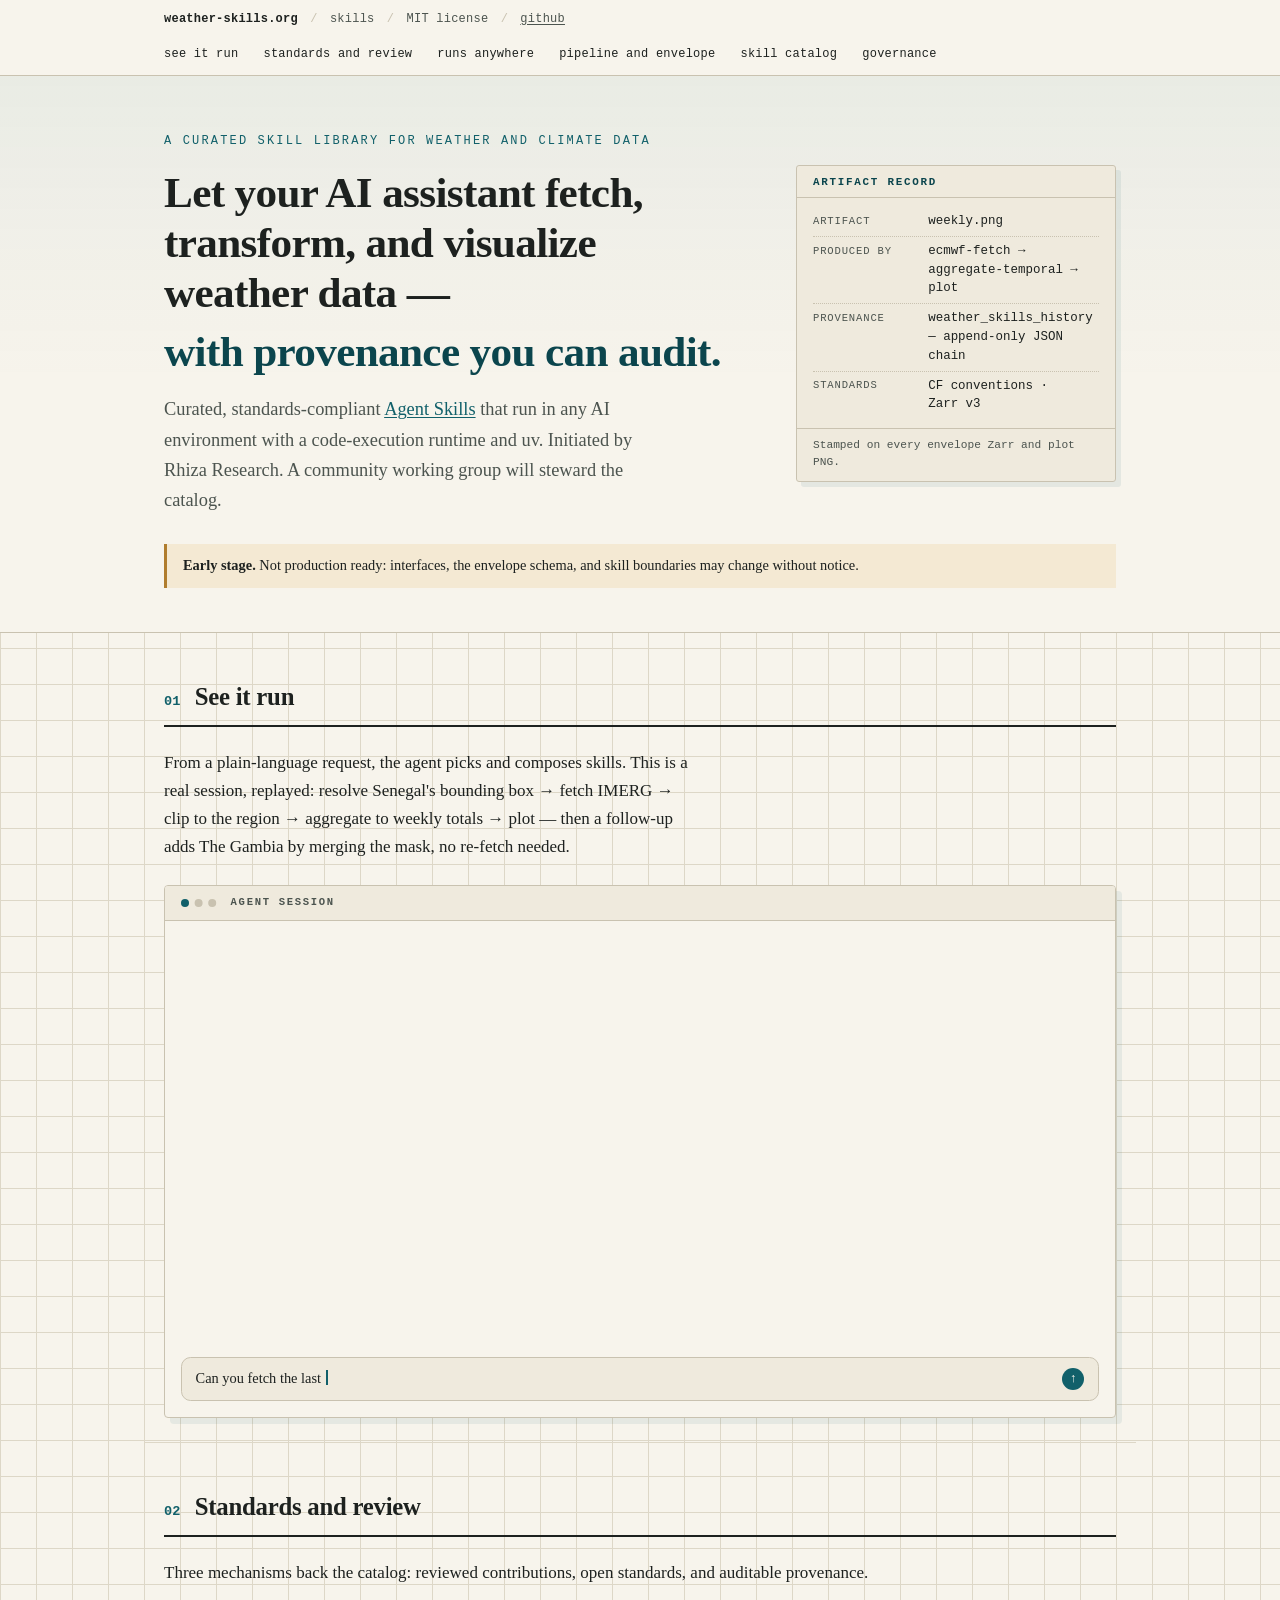
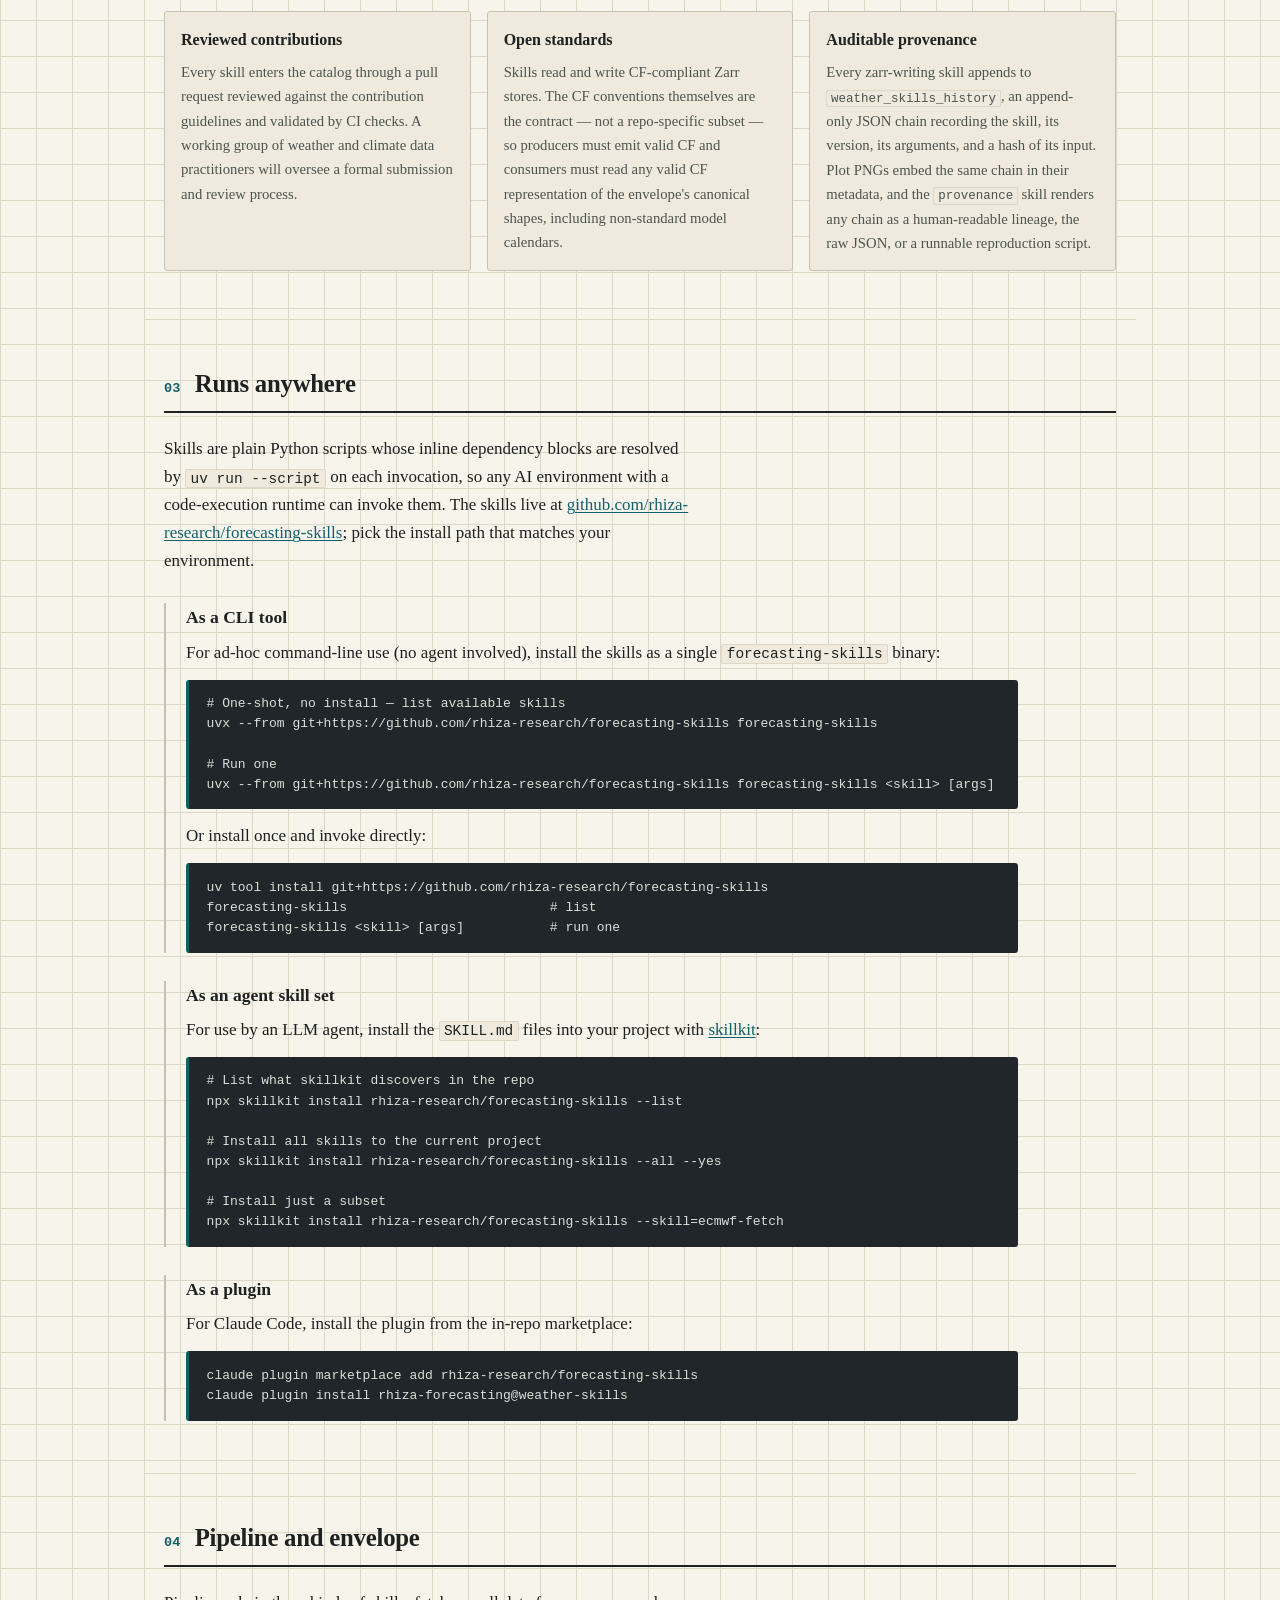
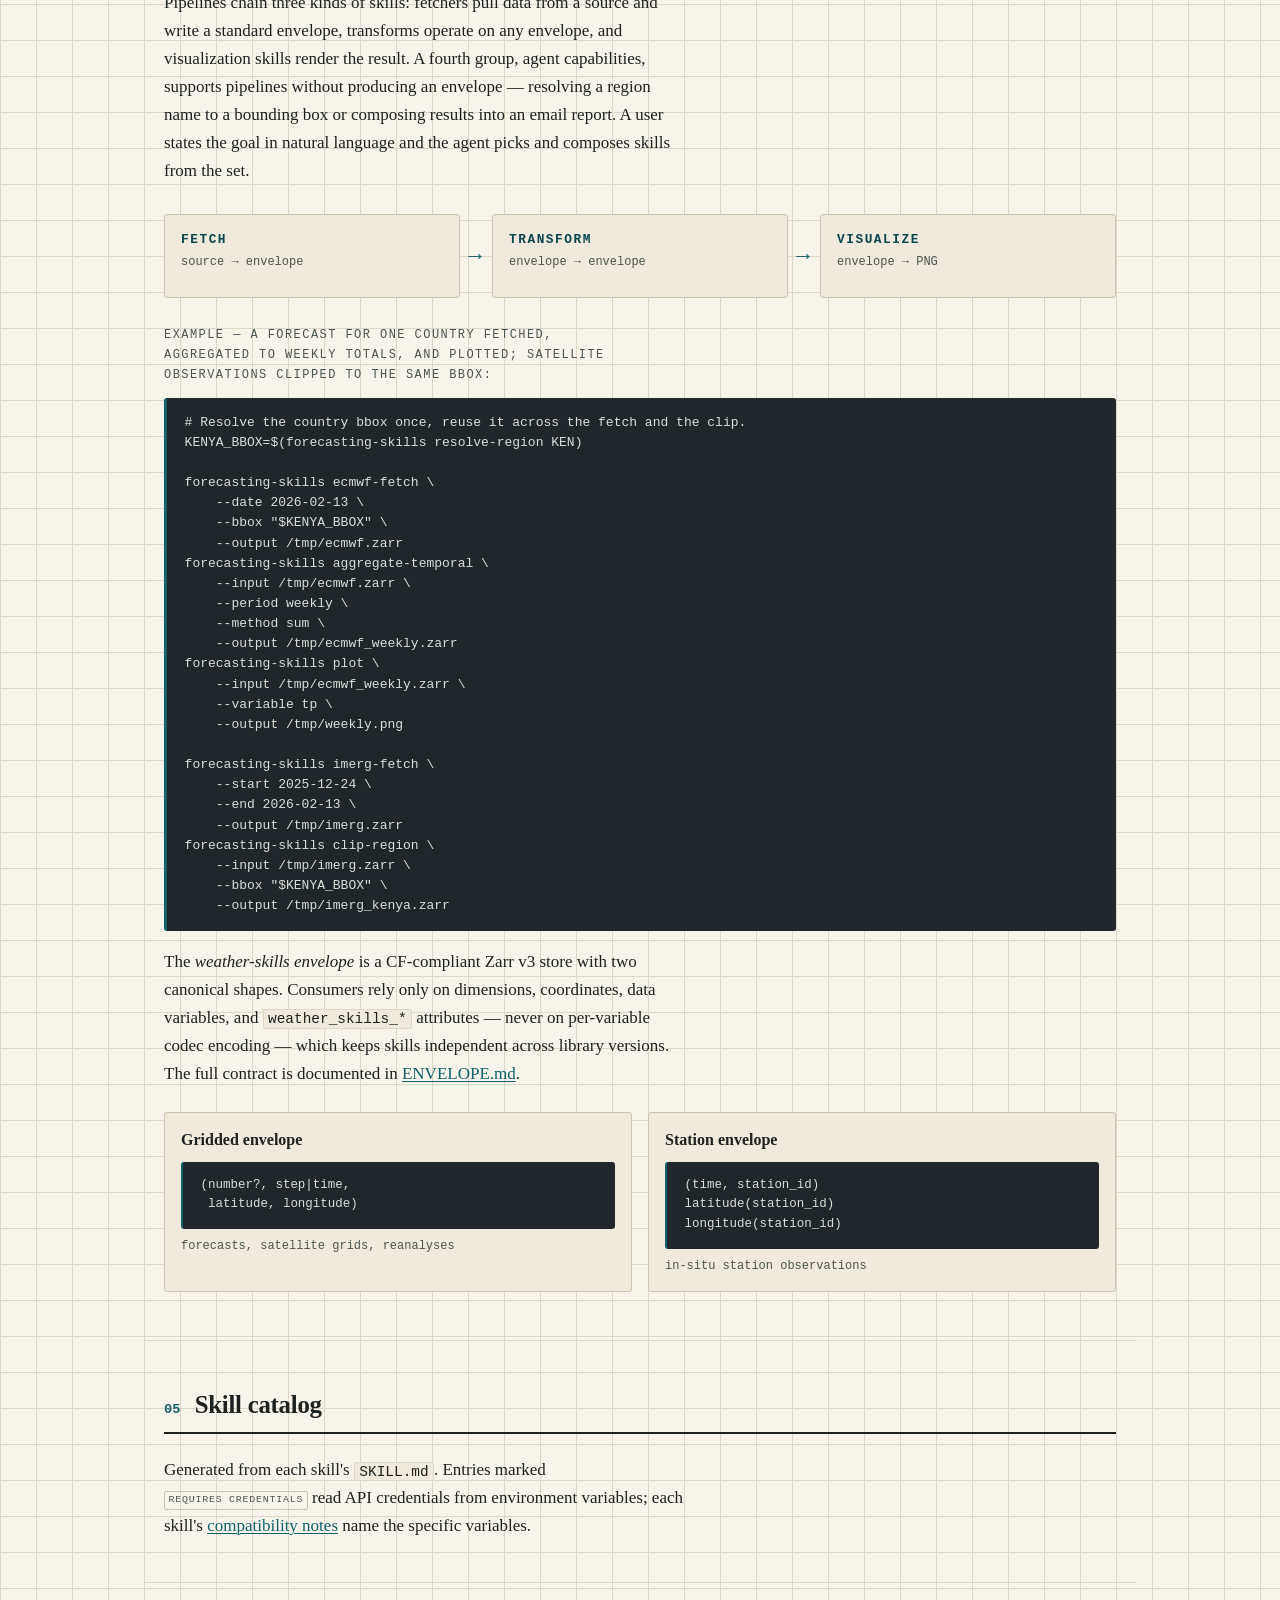
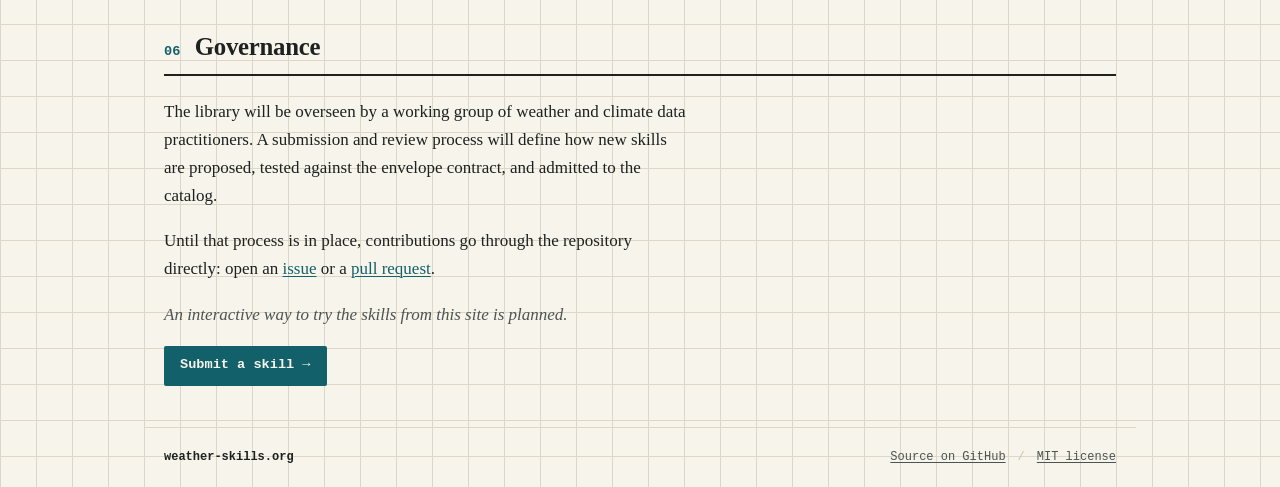
==== site/index.html @ 9e280c23 "Point root contract docs at the weather-skills-core references Repoint ENVELOPE and CONVENTIONS to t" ====
<!DOCTYPE html>
<html lang="en">
<head>
<meta charset="utf-8">
<meta name="viewport" content="width=device-width, initial-scale=1">
<title>weather-skills.org — curated weather and climate data skills for AI agents</title>
<meta name="description" content="Curated, standards-compliant weather and climate data skills for AI agents: CF-compliant Zarr with an auditable provenance chain on every artifact.">
<link rel="stylesheet" href="style.css">
</head>
<body>

<header class="masthead">
  <div class="masthead-inner">
    <div class="masthead-meta">
      <span class="site-id">weather&#8209;skills.org</span>
      <span class="meta-sep" aria-hidden="true">/</span>
      <span><!-- gen:skill-count --> skills</span>
      <span class="meta-sep" aria-hidden="true">/</span>
      <span>MIT license</span>
      <span class="meta-sep" aria-hidden="true">/</span>
      <a href="https://github.com/rhiza-research/forecasting-skills">github</a>
    </div>
    <nav class="masthead-nav" aria-label="Sections">
      <a href="#demo">see it run</a>
      <a href="#standards">standards and review</a>
      <a href="#install">runs anywhere</a>
      <a href="#mechanics">pipeline and envelope</a>
      <a href="#skills">skill catalog</a>
      <a href="#governance">governance</a>
    </nav>
  </div>
</header>

<main>

<section class="hero">
  <div class="hero-inner">
    <div class="hero-grid">
      <div class="hero-copy">
        <p class="kicker">A curated skill library for weather and climate data</p>
        <h1>Let your AI assistant fetch, transform, and visualize weather <span class="no-break">data —</span> <span class="h1-hook">with provenance <span class="no-break">you can audit.</span></span></h1>
        <p class="lede">
          Curated, standards-compliant <a href="https://agentskills.io">Agent Skills</a>
          that run in any AI environment with a code-execution runtime and uv.
          Initiated by Rhiza Research. A community working group will steward the catalog.
        </p>
      </div>
      <figure class="artifact-card">
        <figcaption class="card-label">artifact record</figcaption>
        <dl class="card-fields">
          <div><dt>artifact</dt><dd>weekly.png</dd></div>
          <div><dt>produced by</dt><dd>ecmwf-fetch &#8594; aggregate-temporal &#8594; plot</dd></div>
          <div><dt>provenance</dt><dd>weather_skills_history — append-only JSON chain</dd></div>
          <div><dt>standards</dt><dd>CF conventions &#183; Zarr&nbsp;v3</dd></div>
        </dl>
        <p class="card-foot">Stamped on every envelope Zarr and plot PNG.</p>
      </figure>
    </div>
    <aside class="notice" role="note">
      <strong>Early stage.</strong> Not production ready: interfaces, the envelope
      schema, and skill boundaries may change without notice.
    </aside>
  </div>
</section>

<section id="demo" class="section">
  <header class="section-head">
    <span class="section-no">01</span>
    <h2>See it run</h2>
  </header>
  <p>
    From a plain-language request, the agent picks and composes skills. This is
    a real session, replayed: resolve Senegal's bounding box &#8594; fetch IMERG
    &#8594; clip to the region &#8594; aggregate to weekly totals &#8594; plot —
    then a follow-up adds The Gambia by merging the mask, no re-fetch needed.
  </p>
  <div class="demo-stage" data-demo-replay aria-label="Replay of an agent session composing weather skills">
    <div class="demo-screen">
      <span class="demo-screen-label">agent session</span>
    </div>
    <div class="demo-thread" data-demo-thread></div>
    <div class="demo-composer" aria-hidden="true">
      <span class="demo-composer-text">Ask for weather or climate data&#8230;</span>
      <span class="demo-composer-send">&#8593;</span>
    </div>
    <noscript>
      <figure class="demo-figure">
        <img src="demo_sen_gmb_weekly.png" width="3259" height="870"
             alt="Three-panel weekly IMERG precipitation map for Senegal and The Gambia, May 24 to June 13 2026, produced by the agent pipeline: resolve region, fetch IMERG, clip, aggregate weekly, plot with a country mask."
             loading="lazy" decoding="async">
        <figcaption class="demo-fig-cap">imerg_sen_gmb_weekly.png &#8212; the final output of the replayed session.</figcaption>
      </figure>
    </noscript>
  </div>
</section>

<section id="standards" class="section">
  <header class="section-head">
    <span class="section-no">02</span>
    <h2>Standards and review</h2>
  </header>
  <p>
    Three mechanisms back the catalog: reviewed contributions, open standards,
    and auditable provenance.
  </p>
  <div class="trust-grid">
    <div class="trust-card">
      <h3>Reviewed contributions</h3>
      <p>
        Every skill enters the catalog through a pull request reviewed against
        the contribution guidelines and validated by CI checks. A working group of weather and climate data practitioners
        will oversee a formal submission and review process.
      </p>
    </div>
    <div class="trust-card">
      <h3>Open standards</h3>
      <p>
        Skills read and write CF-compliant Zarr stores. The CF conventions
        themselves are the contract — not a repo-specific subset — so producers
        must emit valid CF and consumers must read any valid CF representation
        of the envelope's canonical shapes, including non-standard model calendars.
      </p>
    </div>
    <div class="trust-card">
      <h3>Auditable provenance</h3>
      <p>
        Every zarr-writing skill appends to <code>weather_skills_history</code>,
        an append-only JSON chain recording the skill, its version, its arguments,
        and a hash of its input. Plot PNGs embed the same chain in their metadata,
        and the <code>provenance</code> skill renders any chain as a human-readable
        lineage, the raw JSON, or a runnable reproduction script.
      </p>
    </div>
  </div>
</section>

<section id="install" class="section">
  <header class="section-head">
    <span class="section-no">03</span>
    <h2>Runs anywhere</h2>
  </header>
  <p>
    Skills are plain Python scripts whose inline dependency blocks are resolved by
    <code>uv run --script</code> on each invocation, so any AI environment with a
    code-execution runtime can invoke them. The skills live at
    <a href="https://github.com/rhiza-research/forecasting-skills">github.com/rhiza-research/forecasting-skills</a>;
    pick the install path that matches your environment.
  </p>

  <div class="install-path">
    <h3>As a CLI tool</h3>
    <p>For ad-hoc command-line use (no agent involved), install the skills as a single <code>forecasting-skills</code> binary:</p>
    <pre><code># One-shot, no install — list available skills
uvx --from git+https://github.com/rhiza-research/forecasting-skills forecasting-skills

# Run one
uvx --from git+https://github.com/rhiza-research/forecasting-skills forecasting-skills &lt;skill&gt; [args]</code></pre>
    <p>Or install once and invoke directly:</p>
    <pre><code>uv tool install git+https://github.com/rhiza-research/forecasting-skills
forecasting-skills                          # list
forecasting-skills &lt;skill&gt; [args]           # run one</code></pre>
  </div>

  <div class="install-path">
    <h3>As an agent skill set</h3>
    <p>For use by an LLM agent, install the <code>SKILL.md</code> files into your project with <a href="https://github.com/rohitg00/skillkit">skillkit</a>:</p>
    <pre><code># List what skillkit discovers in the repo
npx skillkit install rhiza-research/forecasting-skills --list

# Install all skills to the current project
npx skillkit install rhiza-research/forecasting-skills --all --yes

# Install just a subset
npx skillkit install rhiza-research/forecasting-skills --skill=ecmwf-fetch</code></pre>
  </div>

  <div class="install-path">
    <h3>As a plugin</h3>
    <p>For Claude Code, install the plugin from the in-repo marketplace:</p>
    <pre><code>claude plugin marketplace add rhiza-research/forecasting-skills
claude plugin install rhiza-forecasting@weather-skills</code></pre>
  </div>
</section>

<section id="mechanics" class="section">
  <header class="section-head">
    <span class="section-no">04</span>
    <h2>Pipeline and envelope</h2>
  </header>
  <p>
    Pipelines chain three kinds of skills: fetchers pull data from a source and write
    a standard envelope, transforms operate on any envelope, and visualization
    skills render the result. A fourth group, agent capabilities, supports
    pipelines without producing an envelope — resolving a region name to a
    bounding box or composing results into an email report. A user states the
    goal in natural language and the agent picks and composes skills from the set.
  </p>
  <ol class="flow" role="list" aria-label="Pipeline stages">
    <li class="flow-stage">
      <h3>fetch</h3>
      <p>source &#8594; envelope</p>
      <ul>
        <!-- gen:flow-fetch -->
      </ul>
    </li>
    <li class="flow-stage">
      <h3>transform</h3>
      <p>envelope &#8594; envelope</p>
      <ul>
        <!-- gen:flow-transform -->
      </ul>
    </li>
    <li class="flow-stage">
      <h3>visualize</h3>
      <p>envelope &#8594; PNG</p>
      <ul>
        <!-- gen:flow-output -->
      </ul>
    </li>
  </ol>
  <p class="example-label">Example — a forecast for one country fetched, aggregated to weekly totals, and plotted; satellite observations clipped to the same bbox:</p>
  <pre class="example"><code># Resolve the country bbox once, reuse it across the fetch and the clip.
KENYA_BBOX=$(forecasting-skills resolve-region KEN)

forecasting-skills ecmwf-fetch \
    --date 2026-02-13 \
    --bbox "$KENYA_BBOX" \
    --output /tmp/ecmwf.zarr
forecasting-skills aggregate-temporal \
    --input /tmp/ecmwf.zarr \
    --period weekly \
    --method sum \
    --output /tmp/ecmwf_weekly.zarr
forecasting-skills plot \
    --input /tmp/ecmwf_weekly.zarr \
    --variable tp \
    --output /tmp/weekly.png

forecasting-skills imerg-fetch \
    --start 2025-12-24 \
    --end 2026-02-13 \
    --output /tmp/imerg.zarr
forecasting-skills clip-region \
    --input /tmp/imerg.zarr \
    --bbox "$KENYA_BBOX" \
    --output /tmp/imerg_kenya.zarr</code></pre>
  <p>
    The <em>weather-skills envelope</em> is a CF-compliant Zarr v3 store with two
    canonical shapes. Consumers rely only on dimensions, coordinates, data
    variables, and <code>weather_skills_*</code> attributes — never on per-variable
    codec encoding — which keeps skills independent across library versions. The
    full contract is documented in
    <a href="https://github.com/rhiza-research/weather-skills-core/blob/main/skills/weather-skill-authoring/references/ENVELOPE.md">ENVELOPE.md</a>.
  </p>
  <div class="schema-pair">
    <div class="schema">
      <h3>Gridded envelope</h3>
      <pre><code>(number?, step|time,
 latitude, longitude)</code></pre>
      <p>forecasts, satellite grids, reanalyses</p>
    </div>
    <div class="schema">
      <h3>Station envelope</h3>
      <pre><code>(time, station_id)
latitude(station_id)
longitude(station_id)</code></pre>
      <p>in-situ station observations</p>
    </div>
  </div>
</section>

<section id="skills" class="section">
  <header class="section-head">
    <span class="section-no">05</span>
    <h2>Skill catalog</h2>
  </header>
  <p>
    Generated from each skill's <code>SKILL.md</code>. Entries marked
    <span class="cred-tag">requires credentials</span> read API credentials from
    environment variables; each skill's
    <a href="https://github.com/rhiza-research/forecasting-skills/tree/main/skills">compatibility notes</a>
    name the specific variables.
  </p>

  <!-- gen:catalog -->
</section>

<section id="governance" class="section">
  <header class="section-head">
    <span class="section-no">06</span>
    <h2>Governance</h2>
  </header>
  <p>
    The library will be overseen by a working group of weather and climate data
    practitioners. A submission and review process will define how new skills are
    proposed, tested against the envelope contract, and admitted to the catalog.
  </p>
  <p>
    Until that process is in place, contributions go through the repository directly:
    open an <a href="https://github.com/rhiza-research/forecasting-skills/issues">issue</a>
    or a <a href="https://github.com/rhiza-research/forecasting-skills/pulls">pull request</a>.
  </p>
  <p class="teaser">An interactive way to try the skills from this site is planned.</p>
  <p>
    <a class="cta" href="https://github.com/rhiza-research/forecasting-skills/issues">Submit a skill &#8594;</a>
  </p>
</section>

</main>

<footer class="footer">
  <div class="footer-inner">
    <span class="site-id">weather&#8209;skills.org</span>
    <span>
      <a href="https://github.com/rhiza-research/forecasting-skills">Source on GitHub</a>
      <span class="meta-sep" aria-hidden="true">/</span>
      <a href="https://github.com/rhiza-research/forecasting-skills/blob/main/LICENSE">MIT license</a>
    </span>
  </div>
</footer>

<script src="demo.js" defer></script>
</body>
</html>
---- site/style.css ----
/* weather-skills.org — technical data-sheet aesthetic.
   Plain CSS, system fonts only, zero third-party requests. */

:root {
  --paper: #f7f4ec;
  --paper-deep: #efeadd;
  --ink: #1d211f;
  --ink-soft: #4c544f;
  --rule: #c9c2b0;
  --rule-faint: #ddd7c7;
  --accent: #11606a;
  --accent-deep: #0b454d;
  --warn-bg: #f4e9d3;
  --warn-edge: #b07d2e;
  --code-bg: #20262a;
  --code-ink: #d8e0d9;
  --serif: "Charter", "Iowan Old Style", "Palatino", "Georgia", serif;
  --mono: ui-monospace, "SF Mono", "Menlo", "Consolas", monospace;
}

* { box-sizing: border-box; }

@media (prefers-reduced-motion: no-preference) {
  html { scroll-behavior: smooth; }
}

body {
  margin: 0;
  font-family: var(--serif);
  font-size: 1.0625rem;
  line-height: 1.65;
  color: var(--ink);
  background-color: var(--paper);
  /* faint graph-paper grid */
  background-image:
    linear-gradient(var(--rule-faint) 1px, transparent 1px),
    linear-gradient(90deg, var(--rule-faint) 1px, transparent 1px);
  background-size: 36px 36px;
}

a { color: var(--accent); text-decoration-thickness: 1px; text-underline-offset: 2px; }
a:hover { color: var(--accent-deep); }

code {
  font-family: var(--mono);
  font-size: 0.85em;
  background: var(--paper-deep);
  border: 1px solid var(--rule-faint);
  border-radius: 2px;
  padding: 0.05em 0.3em;
  overflow-wrap: anywhere;
}

pre {
  background: var(--code-bg);
  color: var(--code-ink);
  border-radius: 3px;
  border-left: 3px solid var(--accent);
  padding: 0.9rem 1.1rem;
  overflow-x: auto;
  font-size: 0.8125rem;
  line-height: 1.55;
}

pre code {
  background: none;
  border: none;
  padding: 0;
  font-size: inherit;
  white-space: pre;
}

/* ---------- masthead ---------- */

.masthead {
  border-bottom: 1px solid var(--rule);
  background: var(--paper);
  font-family: var(--mono);
  font-size: 0.75rem;
  letter-spacing: 0.02em;
}

.masthead-inner {
  max-width: 62rem;
  margin: 0 auto;
  padding: 0.6rem 1.25rem;
  display: flex;
  justify-content: space-between;
  align-items: baseline;
  gap: 1rem;
  flex-wrap: wrap;
}

.masthead-meta { color: var(--ink-soft); }
.masthead-meta a { color: var(--ink-soft); }

.site-id { font-weight: 700; color: var(--ink); }

.meta-sep { margin: 0 0.4em; color: var(--rule); }

.masthead-nav a {
  color: var(--ink);
  text-decoration: none;
  margin-left: 1.1rem;
  border-bottom: 1px solid transparent;
}
.masthead-nav a:first-child { margin-left: 0; }
.masthead-nav a:hover { border-bottom-color: var(--accent); color: var(--accent-deep); }

/* ---------- hero ---------- */

.hero {
  border-bottom: 1px solid var(--rule);
  background:
    linear-gradient(180deg, rgba(17, 96, 106, 0.06), rgba(17, 96, 106, 0) 55%),
    var(--paper);
}

.hero-inner {
  max-width: 62rem;
  margin: 0 auto;
  padding: 3.5rem 1.25rem 2.75rem;
}

.kicker {
  font-family: var(--mono);
  font-size: 0.75rem;
  text-transform: uppercase;
  letter-spacing: 0.18em;
  color: var(--accent);
  margin: 0 0 1rem;
}

.hero-grid {
  display: grid;
  grid-template-columns: minmax(0, 1fr) 20rem;
  gap: 3rem;
  align-items: center;
}

.hero h1 {
  font-size: clamp(1.7rem, 3.8vw, 2.7rem);
  line-height: 1.16;
  letter-spacing: -0.015em;
  margin: 0 0 1.1rem;
  max-width: 26ch;
}

.h1-hook {
  display: block;
  margin-top: 0.2em;
  color: var(--accent-deep);
}

.no-break { white-space: nowrap; }

.lede {
  font-size: 1.15rem;
  max-width: 56ch;
  color: var(--ink-soft);
  margin: 0;
}

/* the hero's specimen card: a small archival record for one artifact */

.artifact-card {
  margin: 0;
  font-family: var(--mono);
  font-size: 0.78rem;
  line-height: 1.5;
  border: 1px solid var(--rule);
  border-radius: 3px;
  background: var(--paper-deep);
  box-shadow: 5px 5px 0 color-mix(in srgb, var(--accent) 8%, transparent);
}

.card-label {
  padding: 0.45rem 1rem;
  border-bottom: 1px solid var(--rule);
  font-size: 0.68rem;
  font-weight: 700;
  text-transform: uppercase;
  letter-spacing: 0.16em;
  color: var(--accent-deep);
}

.card-fields {
  margin: 0;
  padding: 0.55rem 1rem;
}

.card-fields > div {
  display: grid;
  grid-template-columns: 6.5rem minmax(0, 1fr);
  gap: 0.7rem;
  padding: 0.32rem 0;
}

.card-fields > div + div { border-top: 1px dotted var(--rule); }

.card-fields dt {
  font-size: 0.66rem;
  text-transform: uppercase;
  letter-spacing: 0.08em;
  color: var(--ink-soft);
  padding-top: 0.15em;
}

.card-fields dd {
  margin: 0;
  color: var(--ink);
  overflow-wrap: anywhere;
}

.card-foot {
  margin: 0;
  padding: 0.5rem 1rem 0.65rem;
  border-top: 1px solid var(--rule);
  font-size: 0.7rem;
  color: var(--ink-soft);
}

@media (prefers-reduced-motion: no-preference) {
  .hero .kicker,
  .hero h1,
  .hero .lede,
  .hero .artifact-card,
  .hero .notice {
    animation: hero-rise 0.55s ease-out both;
  }
  .hero h1 { animation-delay: 0.07s; }
  .hero .lede { animation-delay: 0.14s; }
  .hero .artifact-card { animation-delay: 0.22s; }
  .hero .notice { animation-delay: 0.3s; }
}

@keyframes hero-rise {
  from { opacity: 0; transform: translateY(10px); }
  to { opacity: 1; transform: none; }
}

.notice {
  margin-top: 1.75rem;
  max-width: 62rem;
  background: var(--warn-bg);
  border-left: 3px solid var(--warn-edge);
  padding: 0.65rem 1rem;
  font-size: 0.9rem;
}

/* ---------- demo: replayed agent session ---------- */

/* The replay "screen": a framed card holding the scrolling chat thread. */
.demo-stage {
  margin-top: 1.5rem;
  border: 1px solid var(--rule);
  border-radius: 4px;
  background: var(--paper);
  box-shadow: 6px 6px 0 color-mix(in srgb, var(--accent) 8%, transparent);
  overflow: hidden;
}

.demo-screen {
  display: flex;
  align-items: center;
  gap: 0.5rem;
  padding: 0.5rem 1rem;
  border-bottom: 1px solid var(--rule);
  background: var(--paper-deep);
}

.demo-screen::before {
  content: "";
  width: 0.5rem;
  height: 0.5rem;
  border-radius: 50%;
  background: var(--accent);
  box-shadow: 0.85rem 0 0 var(--rule), 1.7rem 0 0 var(--rule);
  /* The two extra dots are box-shadows (no layout box), so reserve their
     width plus a gap here; otherwise the label overlaps the third dot. */
  margin-right: 2.1rem;
}

.demo-screen-label {
  font-family: var(--mono);
  font-size: 0.66rem;
  font-weight: 700;
  text-transform: uppercase;
  letter-spacing: 0.16em;
  color: var(--ink-soft);
}

.demo-thread {
  height: 27rem;
  overflow: hidden;
  padding: 1.25rem 1.25rem 0.5rem;
  scroll-behavior: smooth;
}

/* Once playback finishes, the user can scroll the thread to reread. */
.demo-thread.dm-scrollable { overflow-y: auto; }

.demo-replay {
  margin-left: auto;
  display: inline-flex;
  align-items: center;
  gap: 0.35rem;
  font-family: var(--mono);
  font-size: 0.64rem;
  font-weight: 700;
  text-transform: uppercase;
  letter-spacing: 0.12em;
  color: var(--accent-deep);
  background: transparent;
  border: 1px solid var(--rule);
  border-radius: 3px;
  padding: 0.2rem 0.55rem;
  cursor: pointer;
  transition: background 0.15s ease, border-color 0.15s ease;
}

.demo-replay:hover { background: var(--paper); border-color: var(--accent); }
.demo-replay[hidden] { display: none; }

.dm-row { margin-bottom: 1rem; }

/* Entry animation for each appended block. */
.dm-enter { opacity: 0; transform: translateY(8px); }
.dm-row, .dm-step {
  transition: opacity 0.4s ease-out, transform 0.4s ease-out;
}

.dm-row-user { display: flex; flex-direction: column; align-items: flex-end; }

.dm-user {
  max-width: 80%;
  background: var(--paper-deep);
  border: 1px solid var(--rule);
  border-radius: 0.75rem 0.75rem 0.2rem 0.75rem;
  padding: 0.55rem 0.85rem;
  font-size: 0.95rem;
  color: var(--ink);
}

.dm-say {
  font-family: var(--serif);
  font-size: 0.98rem;
  line-height: 1.55;
  color: var(--ink);
  max-width: 60ch;
}

.dm-say strong { font-weight: 700; }

/* Tool-call group: header + a left-railed list of sub-steps. */
.dm-tools {
  border: 1px solid var(--rule-faint);
  border-radius: 4px;
  background: color-mix(in srgb, var(--paper-deep) 60%, transparent);
  padding: 0.5rem 0.75rem;
  /* Size to the widest step label so each fits on one line, capped at the
     thread width rather than a fixed measure. */
  width: fit-content;
  max-width: 100%;
}

.dm-tools-head {
  display: flex;
  align-items: center;
  gap: 0.5rem;
}

.dm-tools-title {
  font-family: var(--mono);
  font-size: 0.74rem;
  color: var(--ink-soft);
}

/* A small spinner while the group runs; a filled dot once it's done. */
.dm-spark {
  width: 0.6rem;
  height: 0.6rem;
  border-radius: 50%;
  flex-shrink: 0;
  border: 1.5px solid var(--rule);
  border-top-color: var(--accent);
}

.dm-running .dm-spark { animation: dm-spin 0.7s linear infinite; }

.dm-done .dm-spark {
  border: none;
  background: var(--accent);
}

@keyframes dm-spin { to { transform: rotate(360deg); } }

.dm-steps {
  margin-top: 0.35rem;
  padding-left: 0.3rem;
  border-left: 1px solid var(--rule-faint);
}

.dm-step {
  display: flex;
  align-items: baseline;
  gap: 0.45rem;
  padding: 0.12rem 0 0.12rem 0.55rem;
}

.dm-check { color: var(--accent); font-size: 0.7rem; flex-shrink: 0; }

.dm-step-text {
  font-family: var(--mono);
  font-size: 0.72rem;
  color: var(--ink-soft);
}

/* Output image card. */
.dm-image {
  margin: 0;
  border: 1px solid var(--rule);
  border-radius: 4px;
  overflow: hidden;
  background: var(--paper);
  max-width: 100%;
}

.dm-image-img {
  display: block;
  width: 100%;
  height: auto;
}

.dm-image-cap {
  display: flex;
  align-items: center;
  gap: 0.5rem;
  padding: 0.45rem 0.7rem;
  border-top: 1px solid var(--rule);
  background: var(--paper-deep);
}

.dm-image-icon { color: var(--ink-soft); font-size: 0.8rem; }

.dm-image-name {
  font-family: var(--mono);
  font-size: 0.72rem;
  color: var(--ink);
}

.dm-image-kind {
  font-family: var(--mono);
  font-size: 0.6rem;
  text-transform: uppercase;
  letter-spacing: 0.1em;
  color: var(--ink-soft);
  border: 1px solid var(--rule-faint);
  border-radius: 3px;
  padding: 0.05rem 0.3rem;
}

/* Static, non-interactive composer to frame the thread as a chat. */
.demo-composer {
  display: flex;
  align-items: center;
  justify-content: space-between;
  gap: 0.75rem;
  margin: 0.25rem 1rem 1rem;
  padding: 0.6rem 0.85rem;
  border: 1px solid var(--rule);
  border-radius: 0.6rem;
  background: var(--paper-deep);
}

.demo-composer-text {
  flex: 1;
  min-width: 0;
  font-family: var(--serif);
  font-size: 0.9rem;
  color: var(--ink-soft);
}

/* While a question is being typed, the text is real input, not placeholder. */
.demo-composer-text.is-typing { color: var(--ink); }

.dm-caret {
  display: inline-block;
  width: 2px;
  height: 1.05em;
  vertical-align: -0.15em;
  margin-left: 1px;
  background: var(--accent);
  animation: dm-blink 1s step-end infinite;
}

@keyframes dm-blink { 50% { opacity: 0; } }

.demo-composer-send {
  width: 1.4rem;
  height: 1.4rem;
  flex-shrink: 0;
  display: flex;
  align-items: center;
  justify-content: center;
  border-radius: 50%;
  background: var(--accent);
  color: var(--paper);
  font-size: 0.8rem;
  transition: transform 0.15s ease, background 0.15s ease;
}

.demo-composer-send.is-active {
  transform: scale(0.88);
  background: var(--accent-deep);
}

/* <noscript> / reduced-motion fallback figure. */
.demo-figure { margin: 1rem; }

.demo-figure img {
  display: block;
  width: 100%;
  height: auto;
  border: 1px solid var(--rule);
  border-radius: 3px;
  background: var(--paper);
}

.demo-fig-cap {
  font-family: var(--mono);
  font-size: 0.72rem;
  color: var(--ink-soft);
  margin-top: 0.5rem;
}

@media (prefers-reduced-motion: reduce) {
  .demo-thread { overflow-y: auto; }
  .dm-enter { opacity: 1; transform: none; }
  .dm-running .dm-spark { animation: none; }
  .dm-caret { animation: none; }
}

/* ---------- sections ---------- */

.section {
  max-width: 62rem;
  margin: 0 auto;
  padding: 2.75rem 1.25rem 1.5rem;
  border-bottom: 1px solid var(--rule-faint);
}

.section > p { max-width: 62ch; }

/* The standards intro is a single short sentence; let it use the full column
   so it sits on one line instead of wrapping at the body measure. */
#standards > p { max-width: none; }

.section-head {
  display: flex;
  align-items: baseline;
  gap: 0.9rem;
  border-bottom: 2px solid var(--ink);
  padding-bottom: 0.4rem;
  margin-bottom: 1.4rem;
}

.section-no {
  font-family: var(--mono);
  font-size: 0.85rem;
  color: var(--accent);
  font-weight: 700;
}

.section-head h2 {
  font-size: 1.55rem;
  margin: 0;
  letter-spacing: -0.01em;
}

/* ---------- standards / trust cards ---------- */

.trust-grid {
  display: flex;
  gap: 1rem;
  margin: 1.5rem 0;
  flex-wrap: wrap;
}

.trust-card {
  flex: 1 1 16rem;
  border: 1px solid var(--rule);
  border-radius: 3px;
  background: var(--paper-deep);
  padding: 0.9rem 1rem;
}

.trust-card h3 { font-size: 1rem; margin: 0 0 0.45rem; }

.trust-card p {
  font-size: 0.92rem;
  color: var(--ink-soft);
  margin: 0;
}

/* ---------- pipeline flow ---------- */

.flow {
  list-style: none;
  display: flex;
  align-items: stretch;
  gap: 2rem;
  margin: 1.75rem 0;
  padding: 0;
  flex-wrap: wrap;
}

.flow-stage {
  position: relative;
  flex: 1 1 12rem;
  border: 1px solid var(--rule);
  background: var(--paper-deep);
  padding: 0.9rem 1rem;
  border-radius: 3px;
}

.flow-stage:not(:last-child)::after {
  content: "\2192";
  content: "\2192" / "";
  position: absolute;
  right: -1.7rem;
  top: 50%;
  transform: translateY(-50%);
  font-size: 1.4rem;
  color: var(--accent);
}

.flow-stage h3 {
  font-family: var(--mono);
  font-size: 0.8rem;
  text-transform: uppercase;
  letter-spacing: 0.12em;
  color: var(--accent-deep);
  margin: 0 0 0.2rem;
}

.flow-stage p {
  font-family: var(--mono);
  font-size: 0.75rem;
  color: var(--ink-soft);
  margin: 0 0 0.6rem;
}

.flow-stage ul {
  list-style: none;
  margin: 0;
  padding: 0;
  font-family: var(--mono);
  font-size: 0.78rem;
}

.flow-stage li { padding: 0.12rem 0; border-top: 1px dotted var(--rule); }

.example-label {
  font-family: var(--mono);
  font-size: 0.75rem;
  text-transform: uppercase;
  letter-spacing: 0.12em;
  color: var(--ink-soft);
  margin: 1.5rem 0 0.35rem;
}

/* ---------- envelope schemas ---------- */

.schema-pair {
  display: flex;
  gap: 1rem;
  margin: 1.5rem 0;
  flex-wrap: wrap;
}

.schema {
  flex: 1 1 16rem;
  border: 1px solid var(--rule);
  border-radius: 3px;
  background: var(--paper-deep);
  padding: 0.9rem 1rem;
}

.schema h3 {
  font-size: 1rem;
  margin: 0 0 0.5rem;
}

.schema pre {
  border-left-width: 2px;
  font-size: 0.78rem;
  margin: 0 0 0.5rem;
}

.schema p {
  font-family: var(--mono);
  font-size: 0.75rem;
  color: var(--ink-soft);
  margin: 0;
}

/* ---------- skill catalog ---------- */

.group-head {
  font-size: 1.1rem;
  margin: 2rem 0 0.6rem;
  letter-spacing: -0.005em;
}

.group-note {
  font-family: var(--mono);
  font-size: 0.75rem;
  font-weight: 400;
  text-transform: uppercase;
  letter-spacing: 0.1em;
  color: var(--ink-soft);
  margin-left: 0.6rem;
}

.catalog {
  margin: 0;
  border-top: 1px solid var(--rule);
}

.skill {
  display: grid;
  grid-template-columns: 11.5rem 1fr;
  gap: 1.25rem;
  padding: 0.5rem 0;
  border-bottom: 1px solid var(--rule-faint);
}

.skill dt {
  font-family: var(--mono);
  font-size: 0.82rem;
  font-weight: 700;
  color: var(--accent-deep);
  padding-top: 0.15rem;
  overflow-wrap: anywhere;
}

.skill dd {
  margin: 0;
  font-size: 0.95rem;
  color: var(--ink-soft);
}

.skill dd strong { color: var(--ink); }

.cred-tag {
  display: inline-block;
  font-family: var(--mono);
  font-size: 0.62rem;
  font-weight: 400;
  text-transform: uppercase;
  letter-spacing: 0.08em;
  color: var(--ink-soft);
  border: 1px solid var(--rule);
  border-radius: 2px;
  padding: 0.05em 0.35em;
  white-space: nowrap;
  vertical-align: 0.1em;
}

.skill dt .cred-tag { margin-top: 0.25rem; }

/* ---------- install ---------- */

.install-path {
  border-left: 2px solid var(--rule);
  padding-left: 1.25rem;
  margin: 1.75rem 0;
}

.install-path h3 { margin: 0 0 0.4rem; font-size: 1.1rem; }
/* These paragraphs are short captions introducing a code block; let them fill
   the column so each fits on one line rather than wrapping at the body measure. */
.install-path p { margin: 0.4rem 0; }
.install-path pre {
  max-width: 52rem;
}

/* ---------- governance ---------- */

.teaser {
  font-style: italic;
  color: var(--ink-soft);
}

.cta {
  display: inline-block;
  font-family: var(--mono);
  font-size: 0.85rem;
  font-weight: 700;
  text-decoration: none;
  color: var(--paper);
  background: var(--accent);
  border-radius: 2px;
  padding: 0.55rem 1rem;
}

.cta:hover { background: var(--accent-deep); color: var(--paper); }

/* ---------- footer ---------- */

.footer {
  font-family: var(--mono);
  font-size: 0.75rem;
  color: var(--ink-soft);
}

.footer a { color: var(--ink-soft); }

.footer-inner {
  max-width: 62rem;
  margin: 0 auto;
  padding: 1.25rem;
  display: flex;
  justify-content: space-between;
  gap: 1rem;
  flex-wrap: wrap;
}

/* ---------- narrow screens ---------- */

/* The hero's two columns (copy + 20rem card, 3rem gap) stop fitting once the
   copy column would drop under a comfortable measure; stack them. */
@media (max-width: 880px) {
  .hero-grid { grid-template-columns: minmax(0, 1fr); gap: 1.9rem; }
  .artifact-card { max-width: 26rem; }
}

/* The three flow stages (flex-basis 12rem each, two 2rem gaps) need a 40rem
   (640px) row; with the section's 1.25rem side padding that row no longer
   fits below a 680px viewport. Switch the flow to its column layout at that
   point so the stages never wrap while horizontal arrows are drawn. */
@media (max-width: 680px) {
  .flow { flex-direction: column; gap: 2.2rem; }
  .flow-stage:not(:last-child)::after {
    content: "\2193";
    content: "\2193" / "";
    right: auto;
    left: 50%;
    top: auto;
    bottom: -1.9rem;
    transform: translateX(-50%);
  }
}

@media (max-width: 640px) {
  body { font-size: 1rem; }

  .masthead-inner { flex-direction: column; gap: 0.35rem; }
  .masthead-nav a { margin-left: 0; margin-right: 1rem; }

  .hero-inner { padding-top: 2.25rem; }

  .skill {
    grid-template-columns: 1fr;
    gap: 0.15rem;
  }

  .install-path { padding-left: 0.9rem; }
}
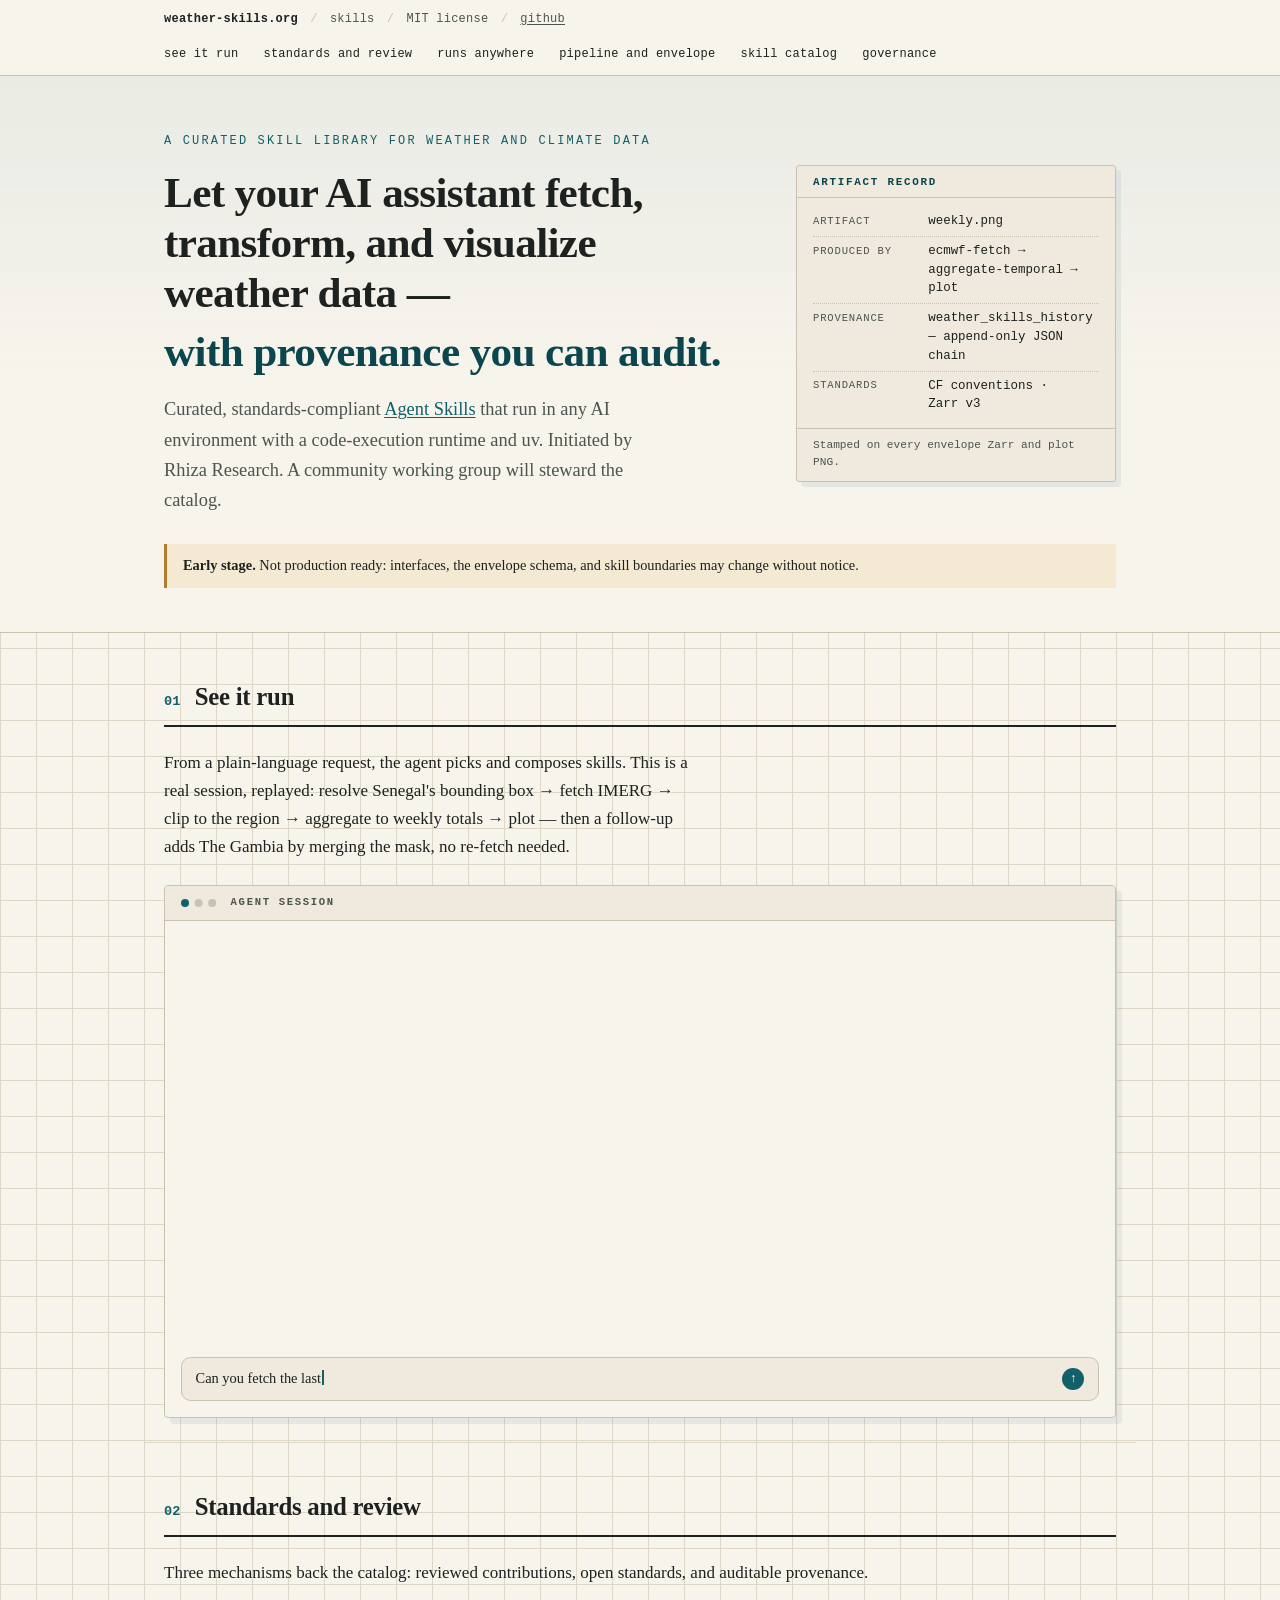
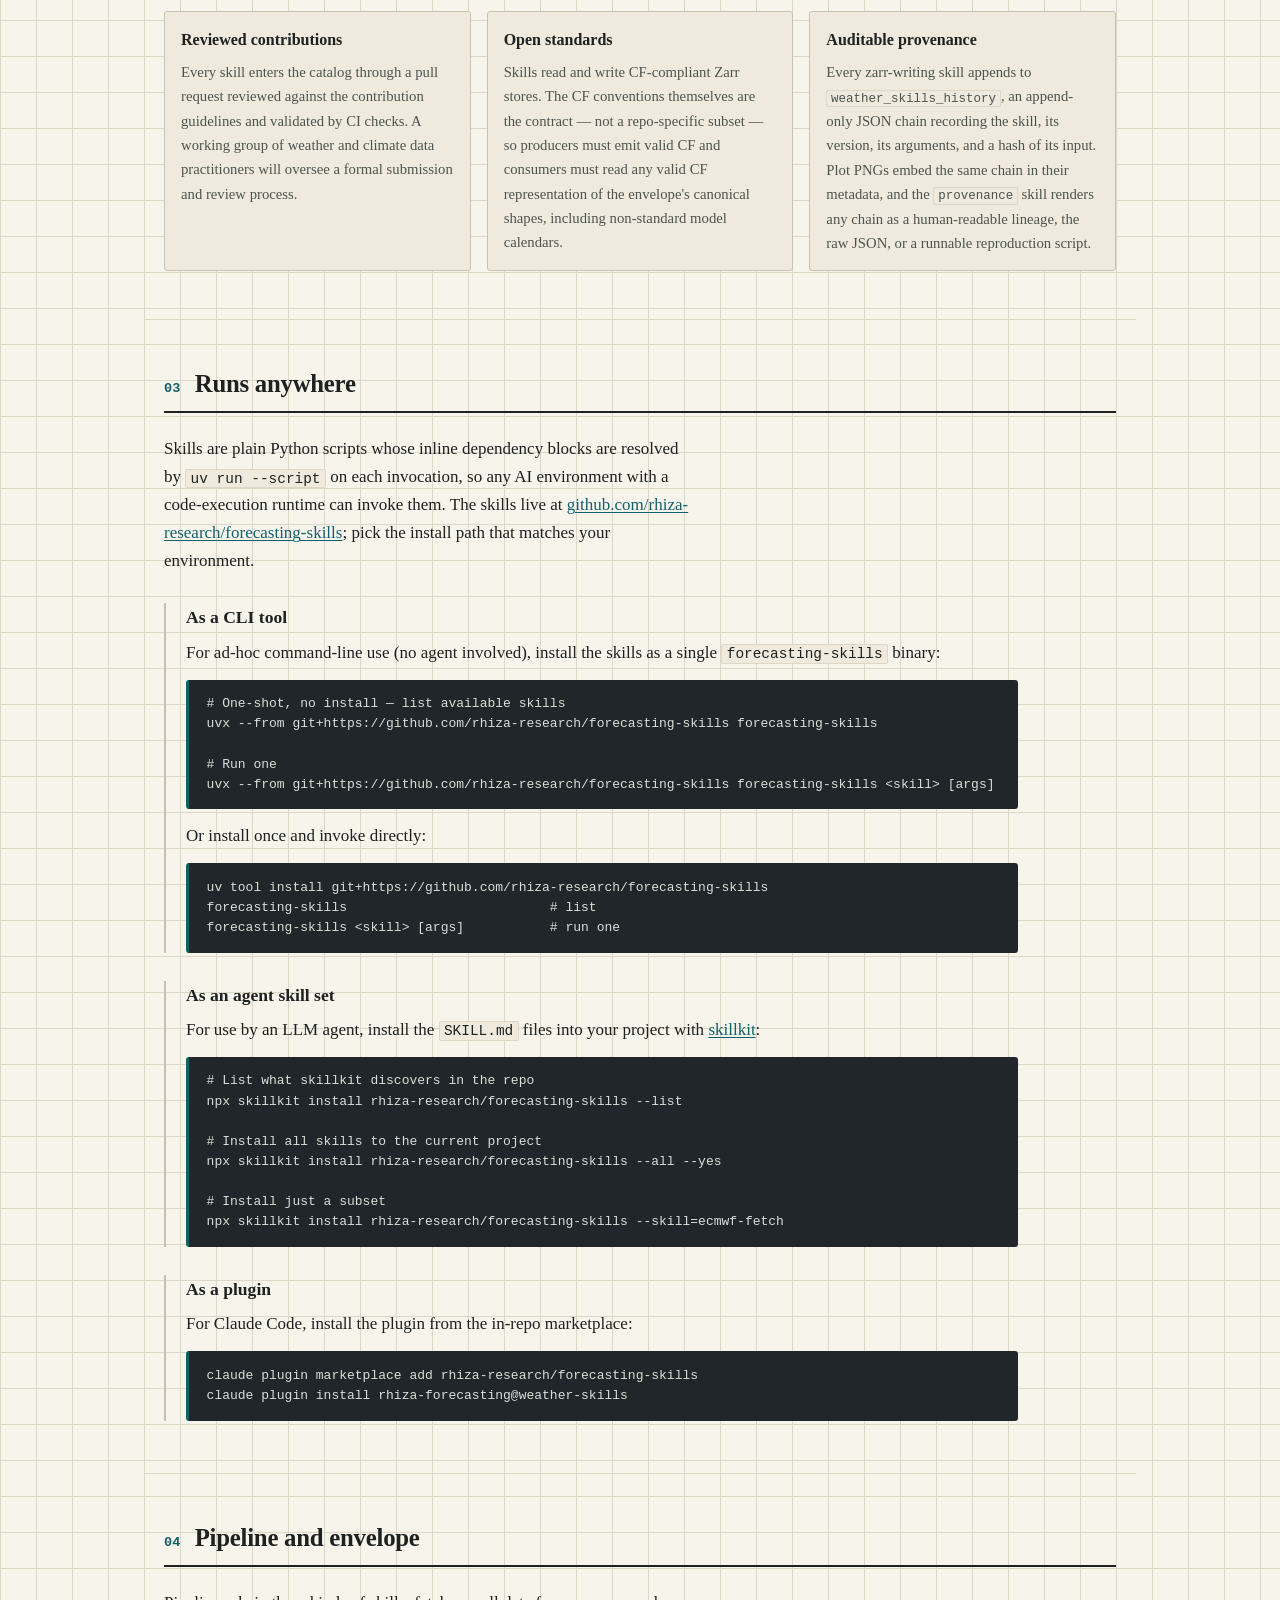
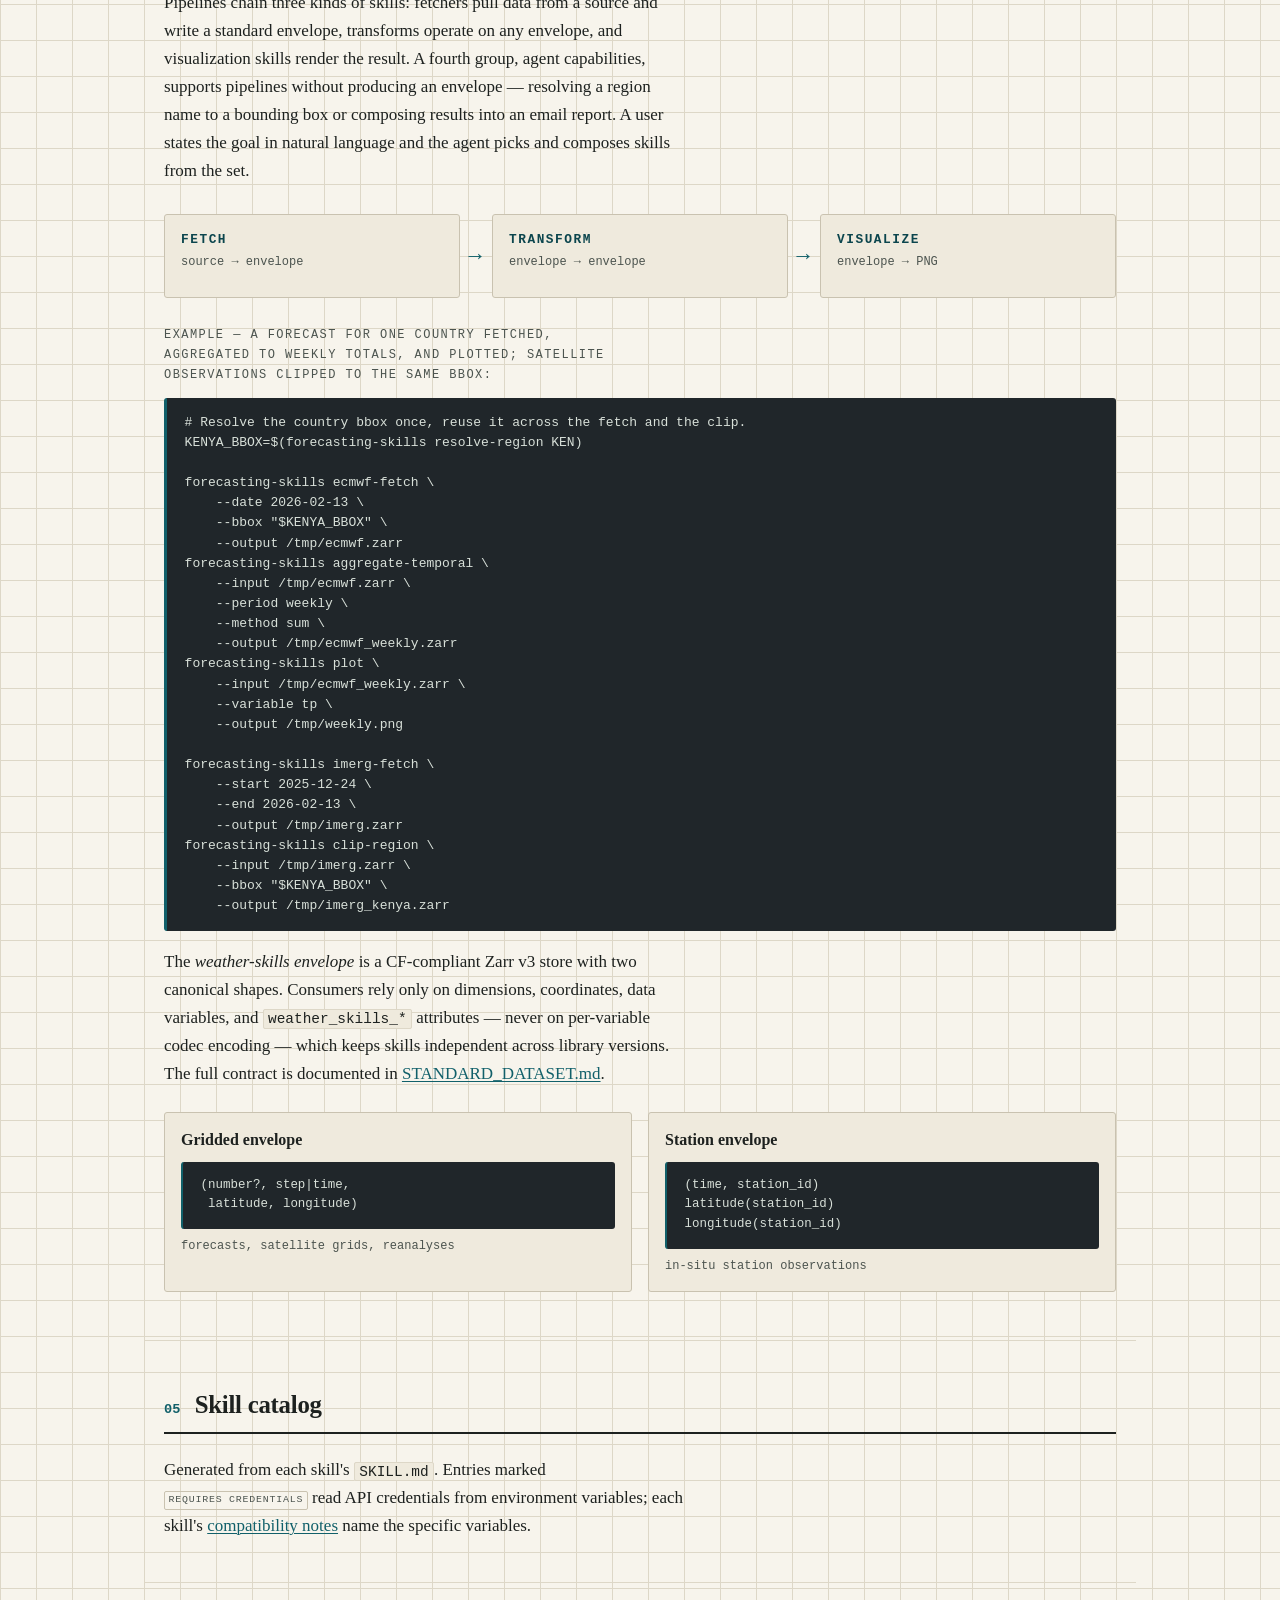
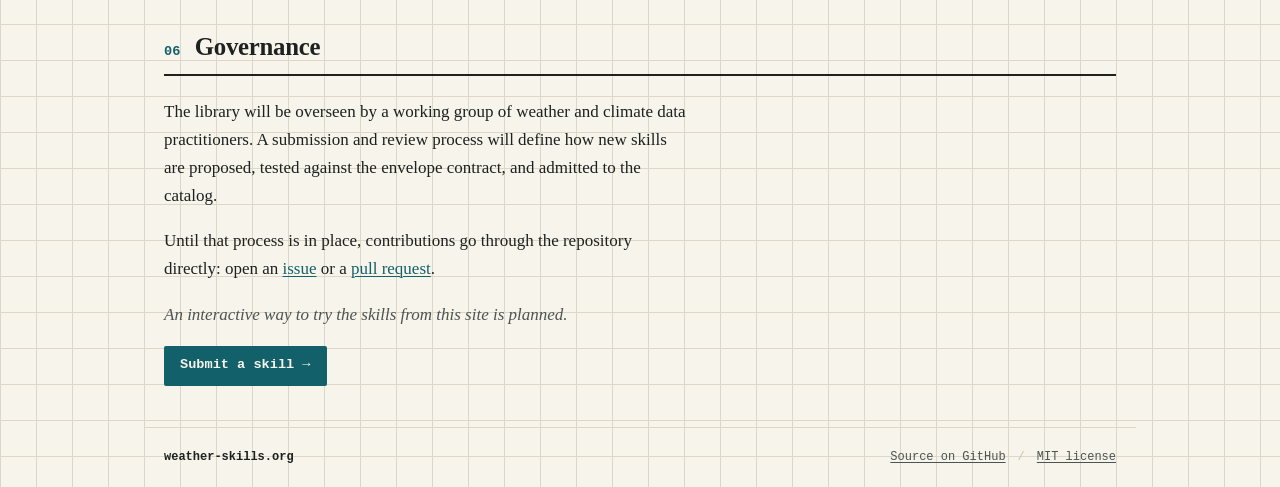
==== commit 4ecac0f4: "Adopt standard-dataset naming and core units helpers. Rename envelope docs/imports to dataset, pin s" ====
--- a/site/index.html
+++ b/site/index.html
@@ -250,7 +250,7 @@
     variables, and <code>weather_skills_*</code> attributes — never on per-variable
     codec encoding — which keeps skills independent across library versions. The
     full contract is documented in
-    <a href="https://github.com/rhiza-research/weather-skills-core/blob/main/skills/weather-skill-authoring/references/ENVELOPE.md">ENVELOPE.md</a>.
+    <a href="https://github.com/rhiza-research/weather-skills-core/blob/main/skills/weather-skill-authoring/references/STANDARD_DATASET.md">STANDARD_DATASET.md</a>.
   </p>
   <div class="schema-pair">
     <div class="schema">
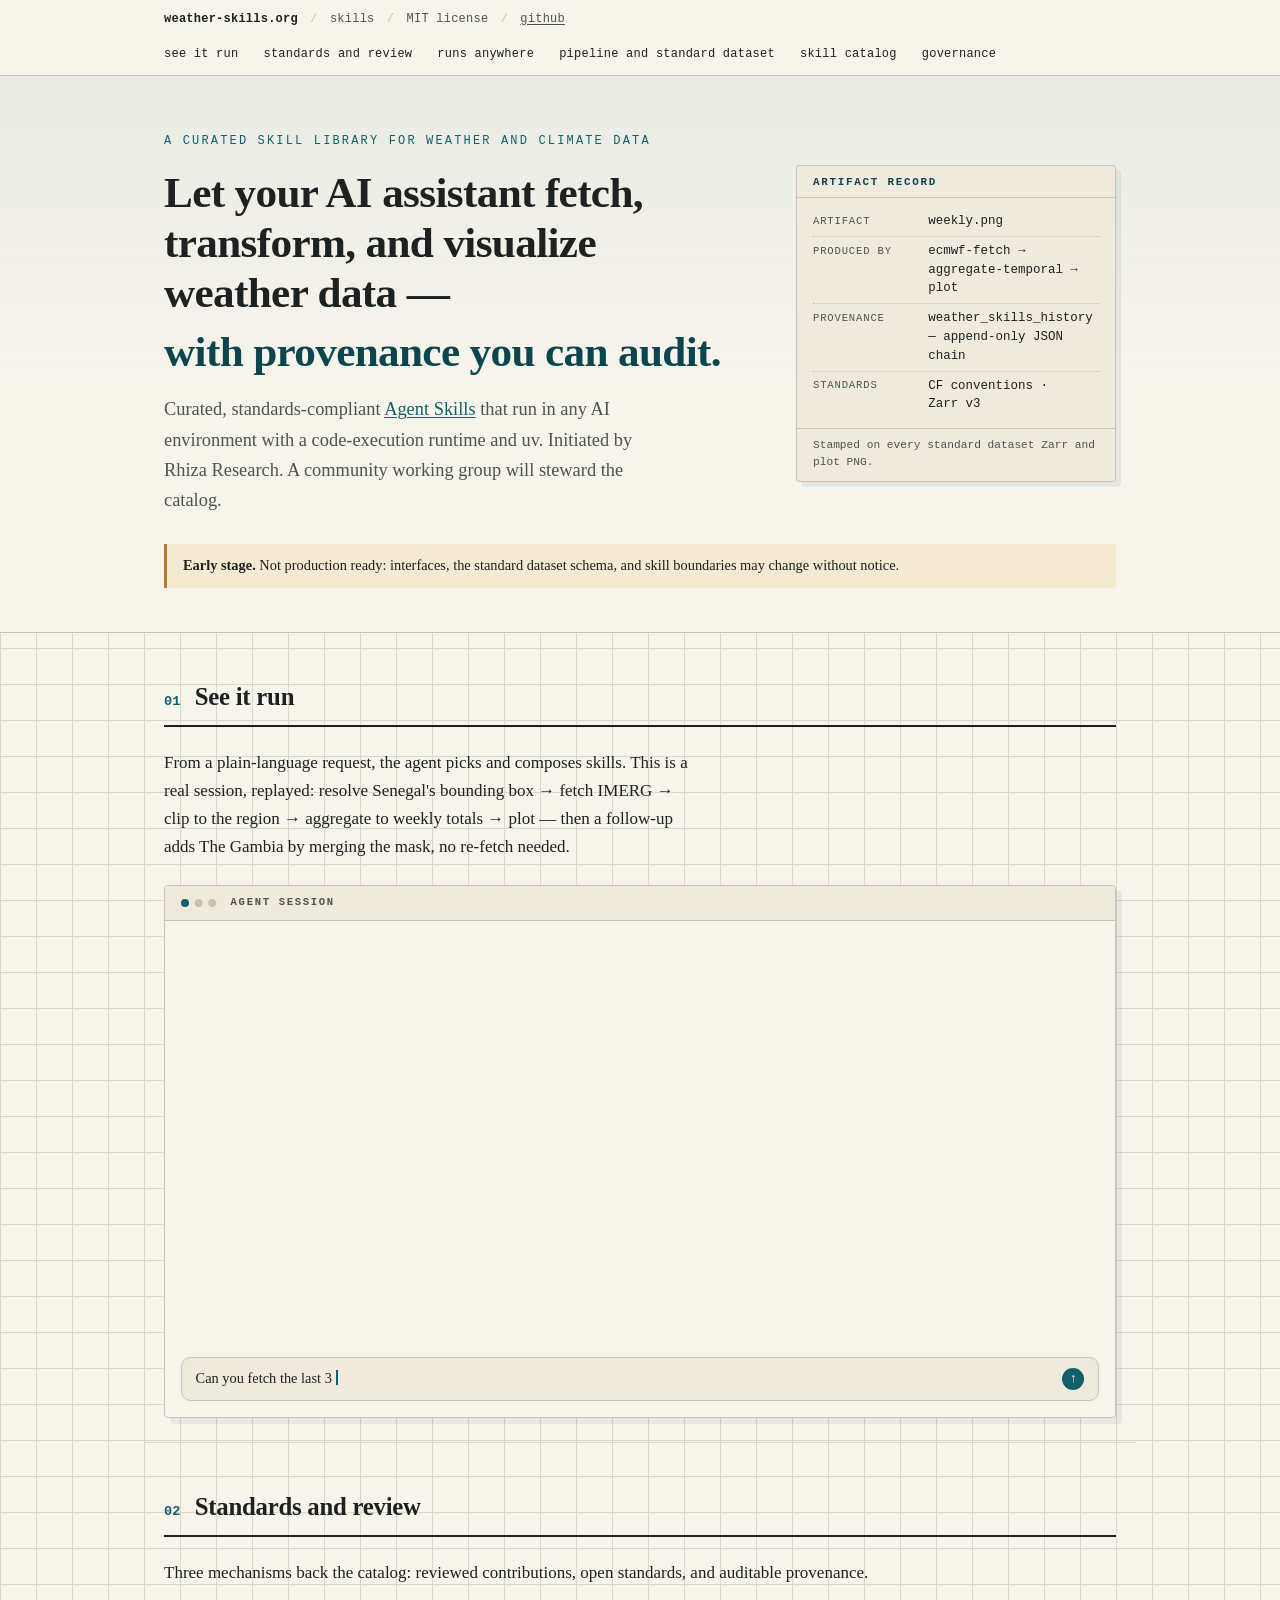
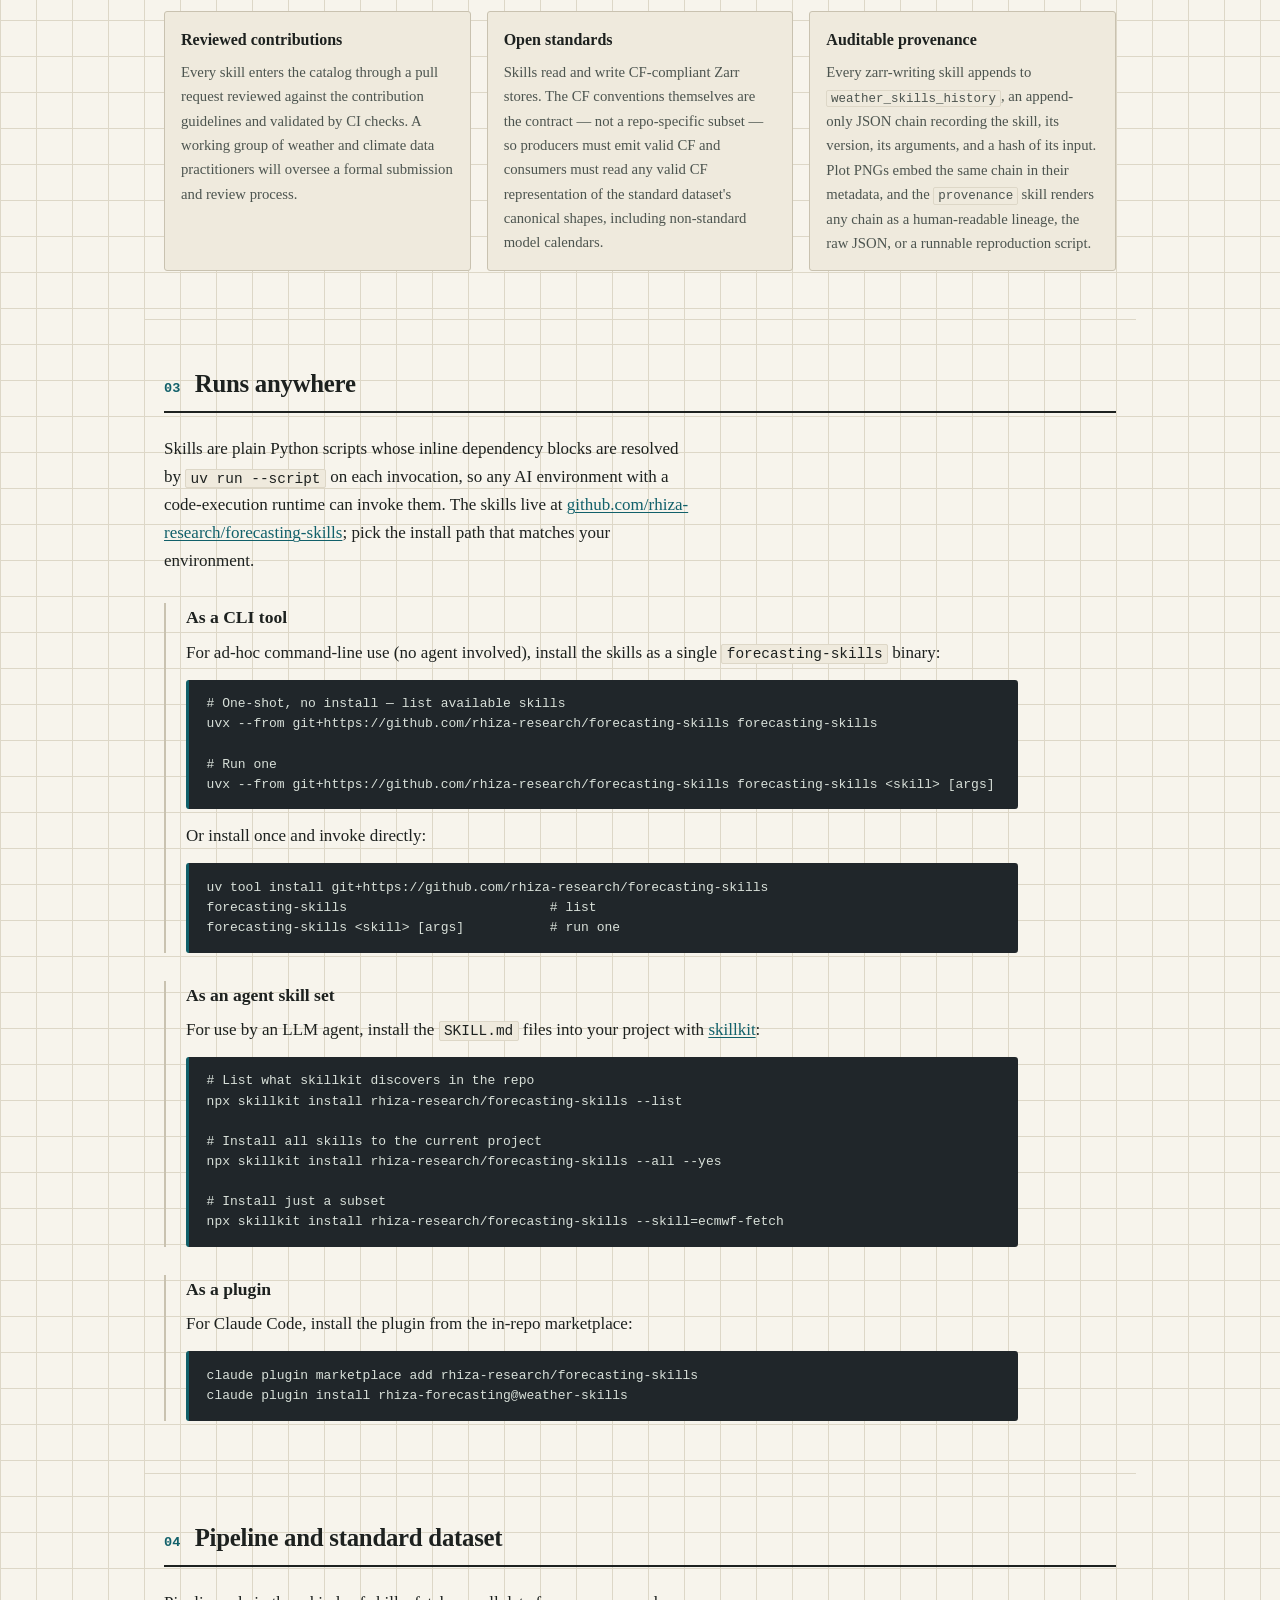
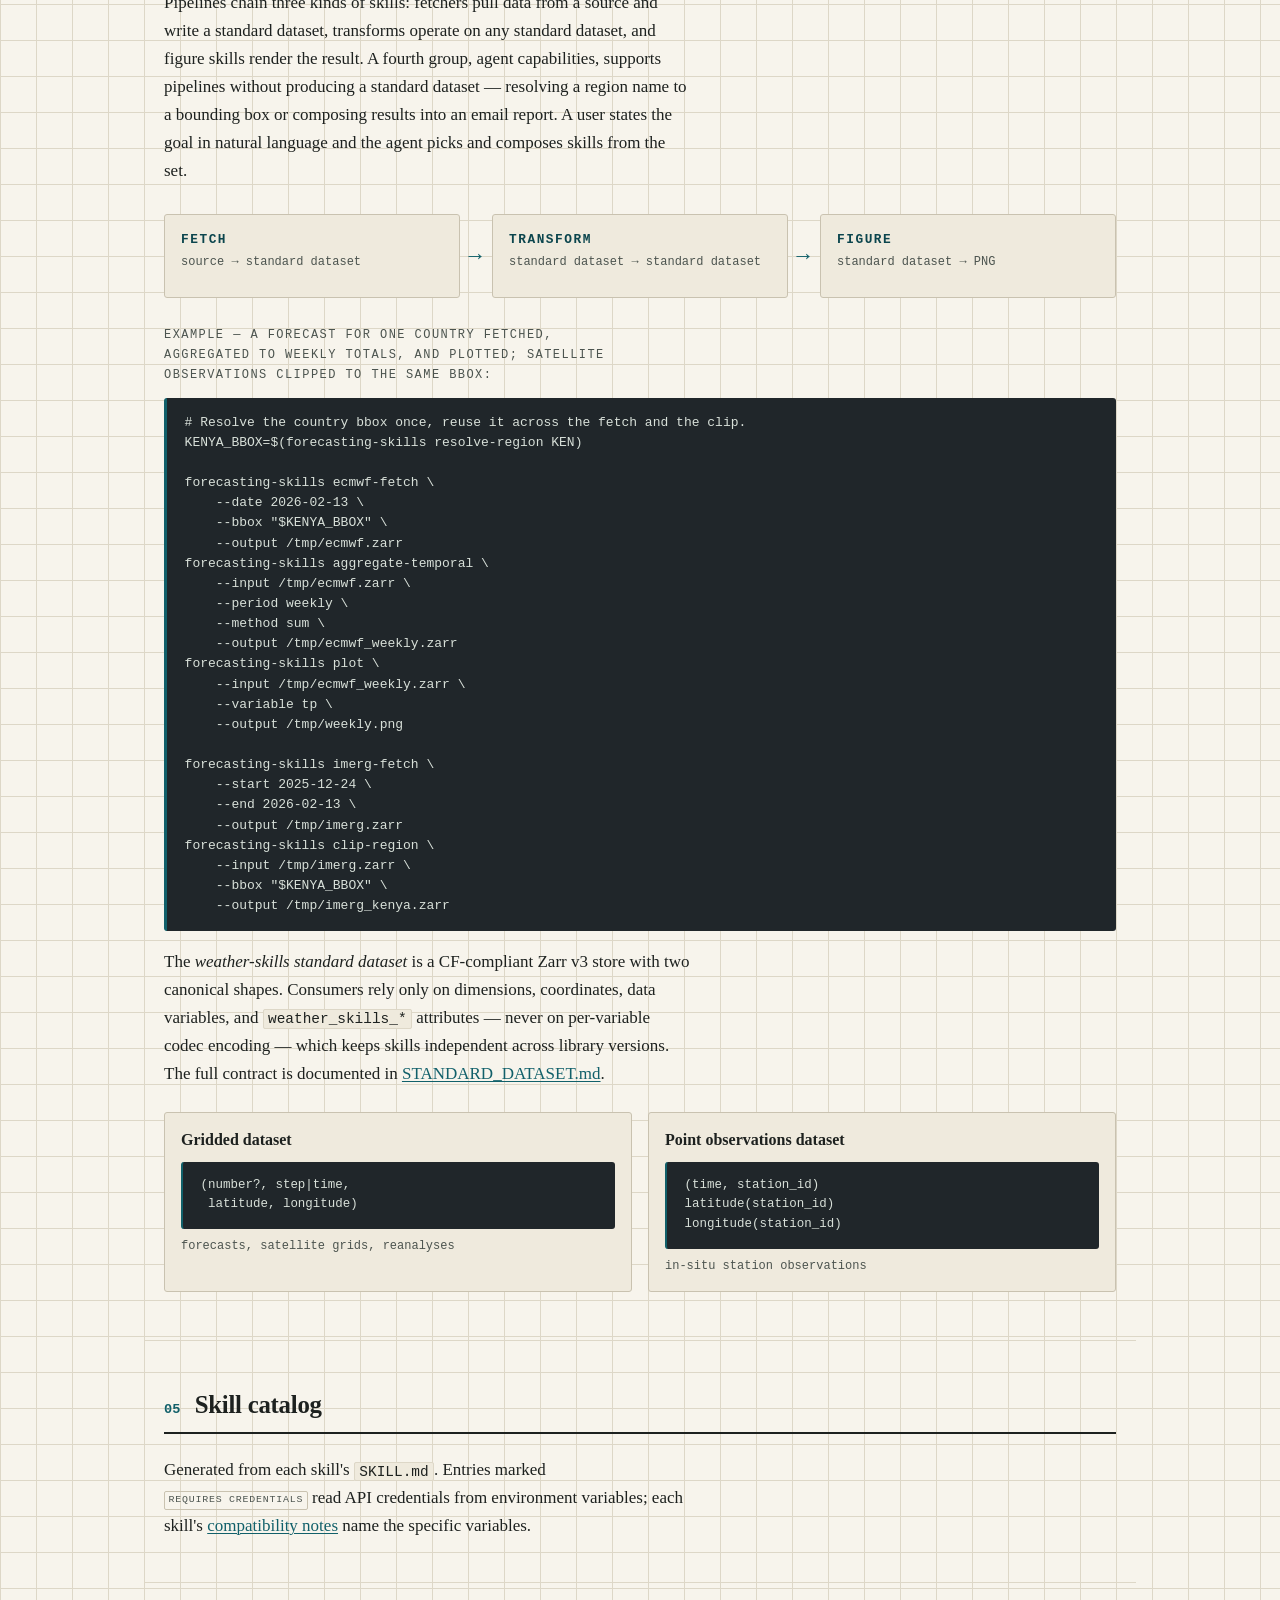
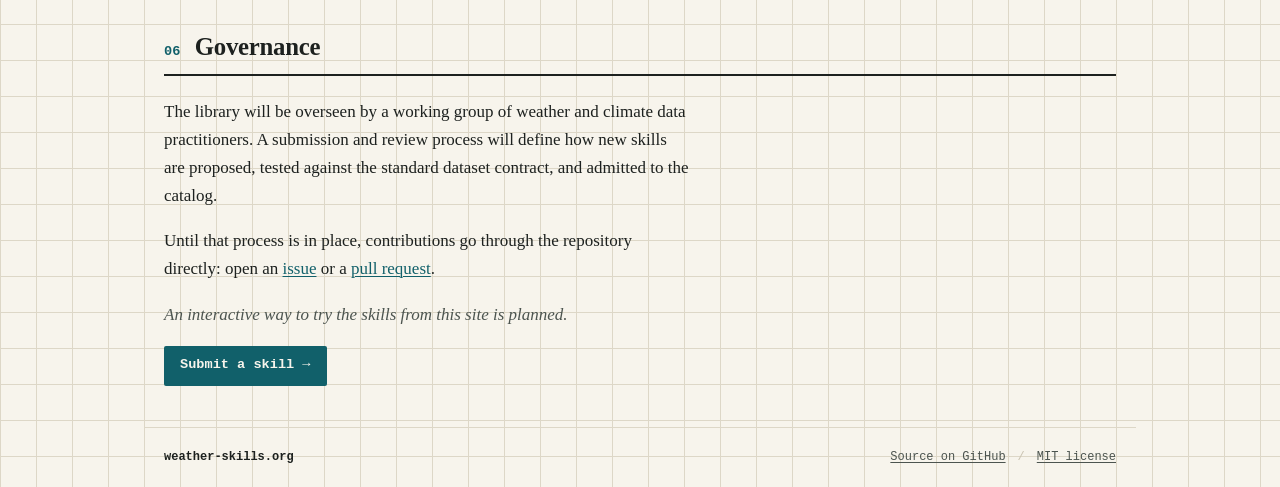
==== commit fe691c6e: "Propagate standard-dataset naming across skills and site. Replace envelope wording with standard dat" ====
--- a/site/index.html
+++ b/site/index.html
@@ -24,7 +24,7 @@
       <a href="#demo">see it run</a>
       <a href="#standards">standards and review</a>
       <a href="#install">runs anywhere</a>
-      <a href="#mechanics">pipeline and envelope</a>
+      <a href="#mechanics">pipeline and standard dataset</a>
       <a href="#skills">skill catalog</a>
       <a href="#governance">governance</a>
     </nav>
@@ -53,11 +53,11 @@
           <div><dt>provenance</dt><dd>weather_skills_history — append-only JSON chain</dd></div>
           <div><dt>standards</dt><dd>CF conventions &#183; Zarr&nbsp;v3</dd></div>
         </dl>
-        <p class="card-foot">Stamped on every envelope Zarr and plot PNG.</p>
+        <p class="card-foot">Stamped on every standard dataset Zarr and plot PNG.</p>
       </figure>
     </div>
     <aside class="notice" role="note">
-      <strong>Early stage.</strong> Not production ready: interfaces, the envelope
+      <strong>Early stage.</strong> Not production ready: interfaces, the standard dataset
       schema, and skill boundaries may change without notice.
     </aside>
   </div>
@@ -118,7 +118,7 @@
         Skills read and write CF-compliant Zarr stores. The CF conventions
         themselves are the contract — not a repo-specific subset — so producers
         must emit valid CF and consumers must read any valid CF representation
-        of the envelope's canonical shapes, including non-standard model calendars.
+        of the standard dataset's canonical shapes, including non-standard model calendars.
       </p>
     </div>
     <div class="trust-card">
@@ -185,34 +185,34 @@
 <section id="mechanics" class="section">
   <header class="section-head">
     <span class="section-no">04</span>
-    <h2>Pipeline and envelope</h2>
+    <h2>Pipeline and standard dataset</h2>
   </header>
   <p>
     Pipelines chain three kinds of skills: fetchers pull data from a source and write
-    a standard envelope, transforms operate on any envelope, and visualization
+    a standard dataset, transforms operate on any standard dataset, and figure
     skills render the result. A fourth group, agent capabilities, supports
-    pipelines without producing an envelope — resolving a region name to a
+    pipelines without producing a standard dataset — resolving a region name to a
     bounding box or composing results into an email report. A user states the
     goal in natural language and the agent picks and composes skills from the set.
   </p>
   <ol class="flow" role="list" aria-label="Pipeline stages">
     <li class="flow-stage">
       <h3>fetch</h3>
-      <p>source &#8594; envelope</p>
+      <p>source &#8594; standard dataset</p>
       <ul>
         <!-- gen:flow-fetch -->
       </ul>
     </li>
     <li class="flow-stage">
       <h3>transform</h3>
-      <p>envelope &#8594; envelope</p>
+      <p>standard dataset &#8594; standard dataset</p>
       <ul>
         <!-- gen:flow-transform -->
       </ul>
     </li>
     <li class="flow-stage">
-      <h3>visualize</h3>
-      <p>envelope &#8594; PNG</p>
+      <h3>figure</h3>
+      <p>standard dataset &#8594; PNG</p>
       <ul>
         <!-- gen:flow-output -->
       </ul>
@@ -245,7 +245,7 @@
     --bbox "$KENYA_BBOX" \
     --output /tmp/imerg_kenya.zarr</code></pre>
   <p>
-    The <em>weather-skills envelope</em> is a CF-compliant Zarr v3 store with two
+    The <em>weather-skills standard dataset</em> is a CF-compliant Zarr v3 store with two
     canonical shapes. Consumers rely only on dimensions, coordinates, data
     variables, and <code>weather_skills_*</code> attributes — never on per-variable
     codec encoding — which keeps skills independent across library versions. The
@@ -254,13 +254,13 @@
   </p>
   <div class="schema-pair">
     <div class="schema">
-      <h3>Gridded envelope</h3>
+      <h3>Gridded dataset</h3>
       <pre><code>(number?, step|time,
  latitude, longitude)</code></pre>
       <p>forecasts, satellite grids, reanalyses</p>
     </div>
     <div class="schema">
-      <h3>Station envelope</h3>
+      <h3>Point observations dataset</h3>
       <pre><code>(time, station_id)
 latitude(station_id)
 longitude(station_id)</code></pre>
@@ -293,7 +293,7 @@
   <p>
     The library will be overseen by a working group of weather and climate data
     practitioners. A submission and review process will define how new skills are
-    proposed, tested against the envelope contract, and admitted to the catalog.
+    proposed, tested against the standard dataset contract, and admitted to the catalog.
   </p>
   <p>
     Until that process is in place, contributions go through the repository directly:
--- a/site/style.css
+++ b/site/style.css
@@ -670,7 +670,7 @@
   margin: 1.5rem 0 0.35rem;
 }
 
-/* ---------- envelope schemas ---------- */
+/* ---------- dataset schemas ---------- */
 
 .schema-pair {
   display: flex;
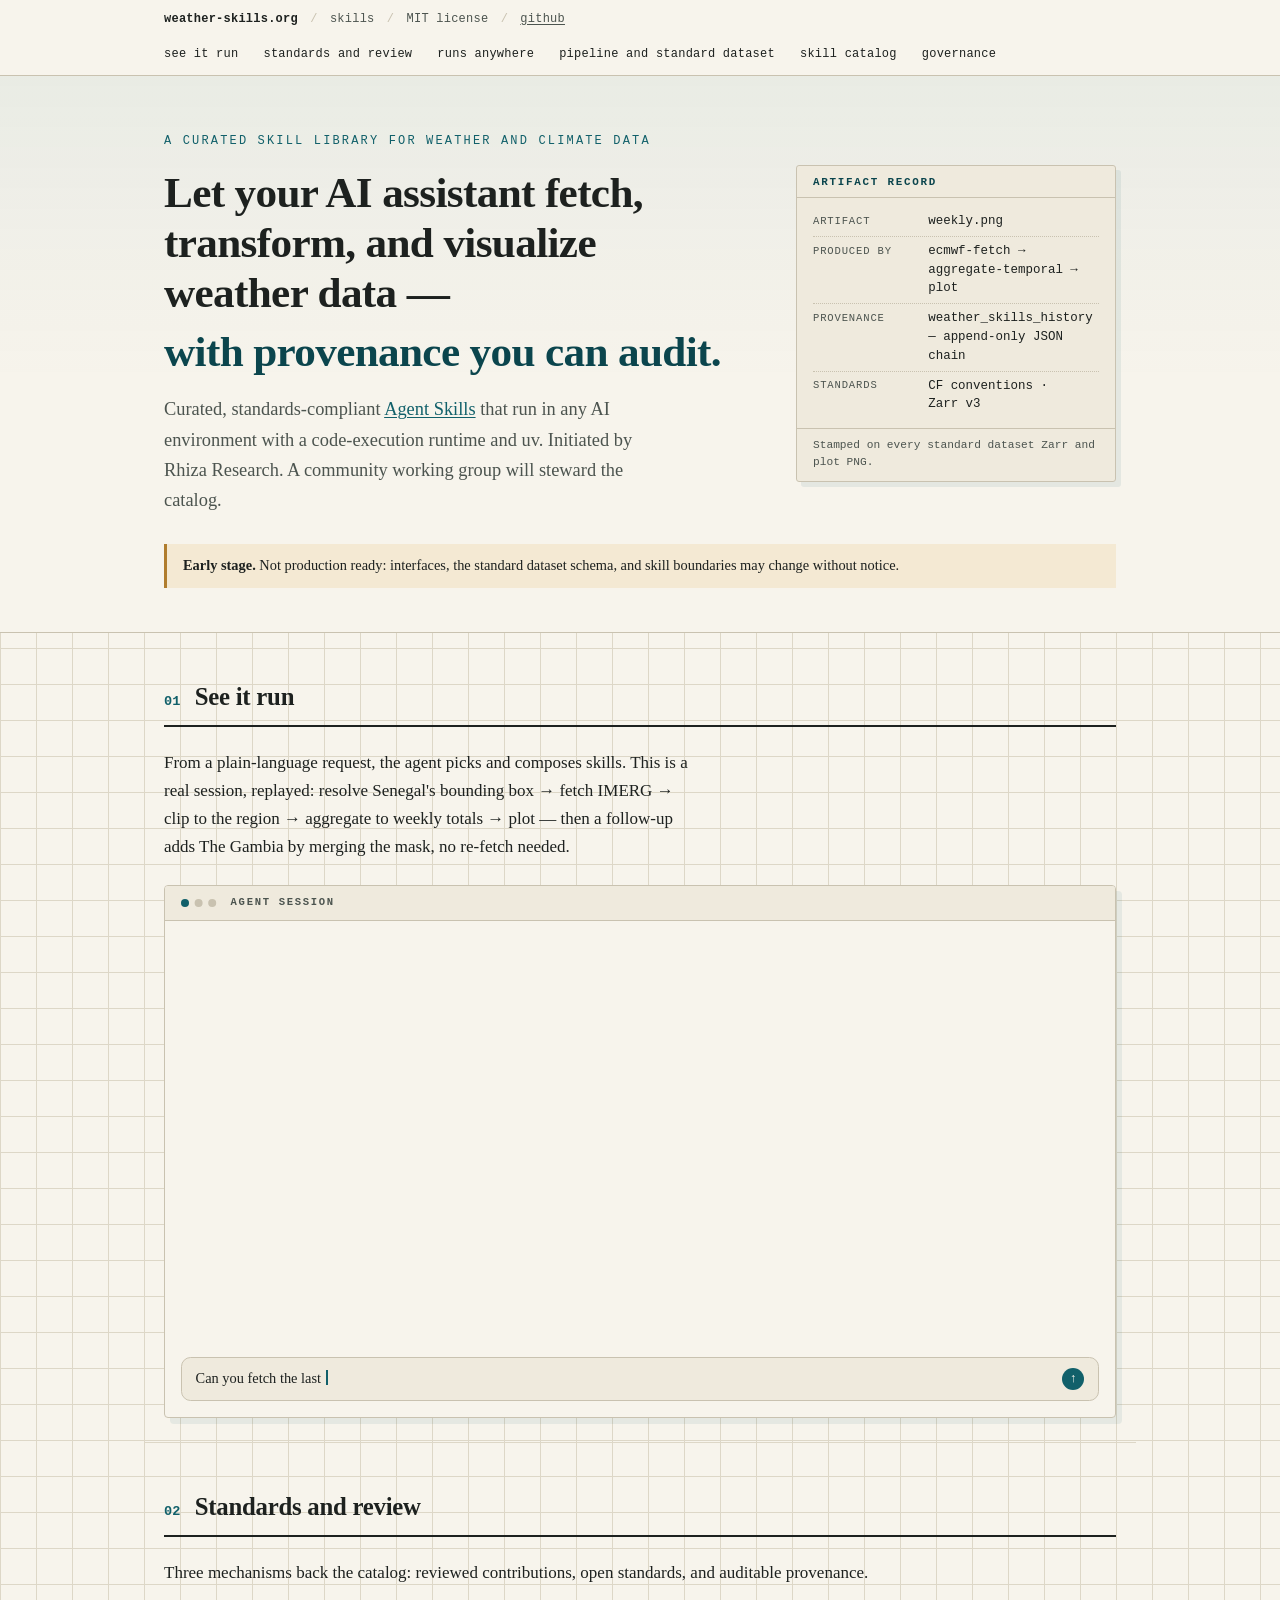
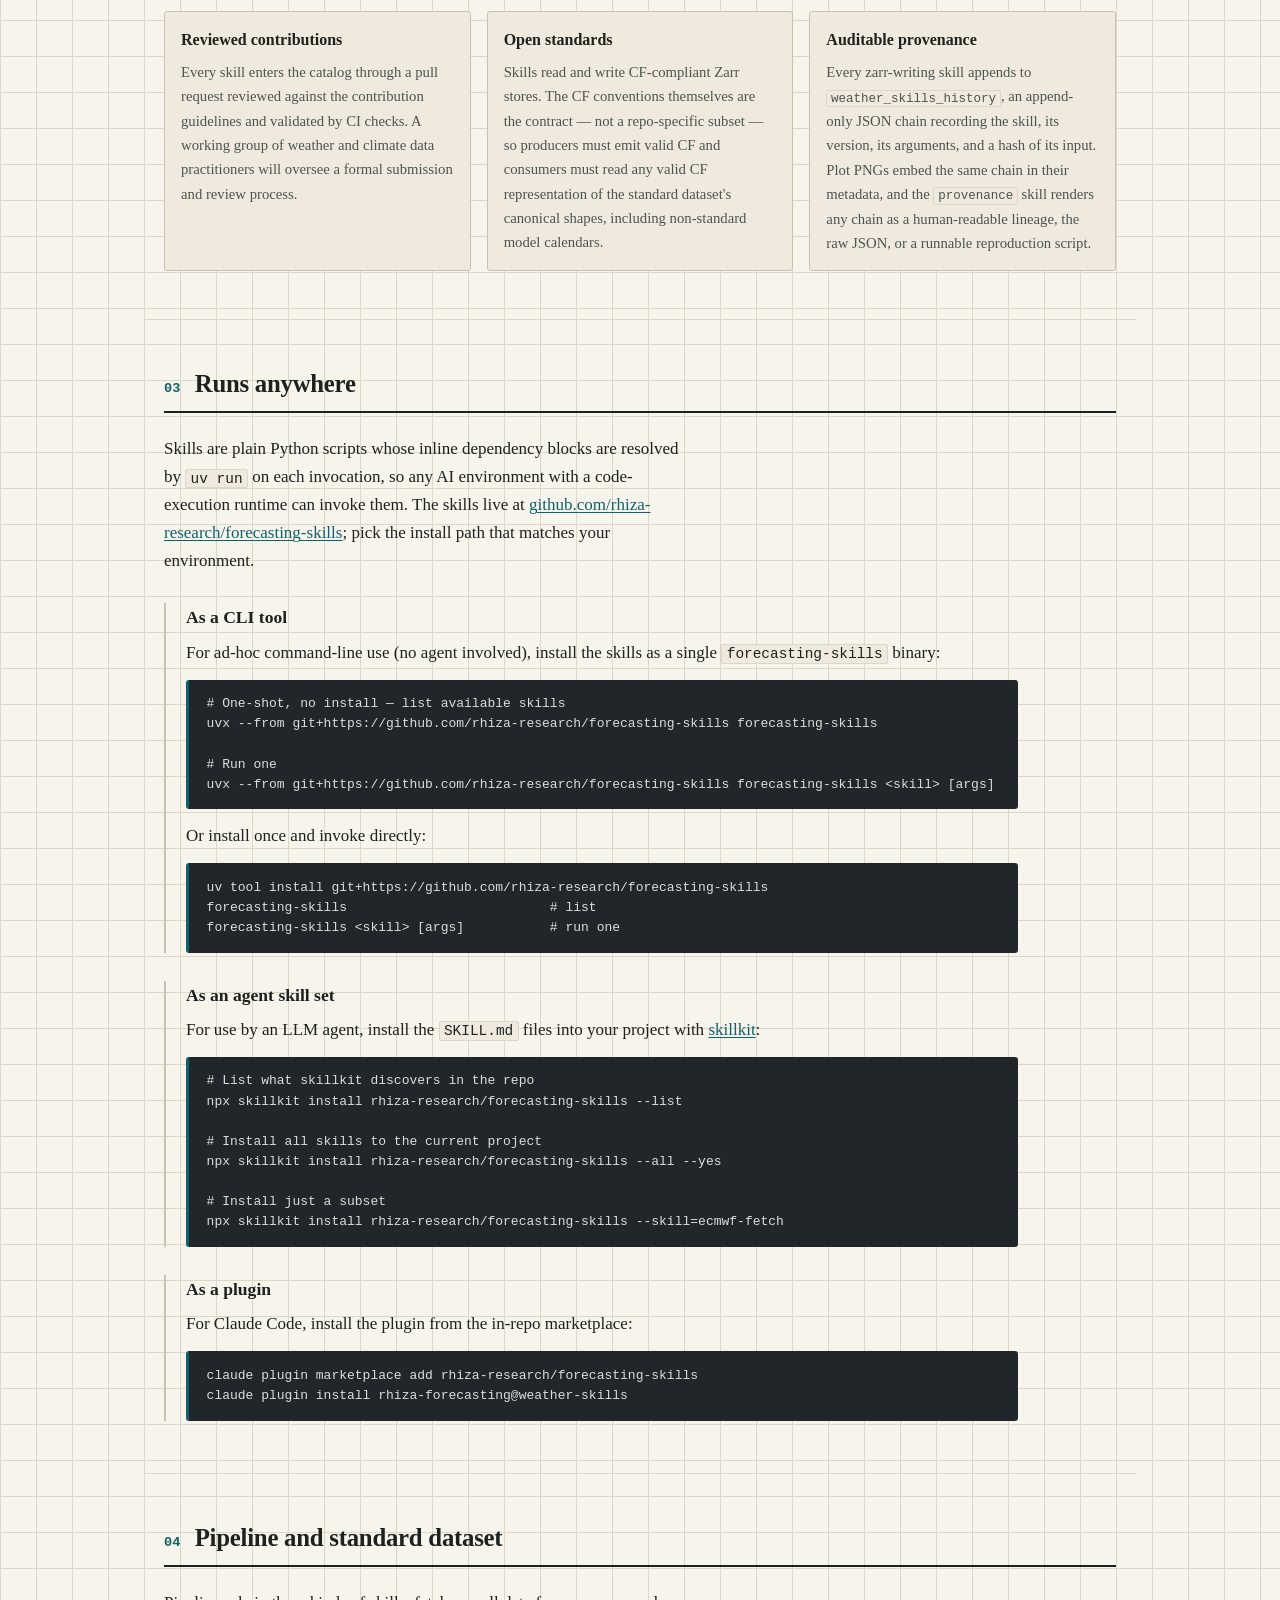
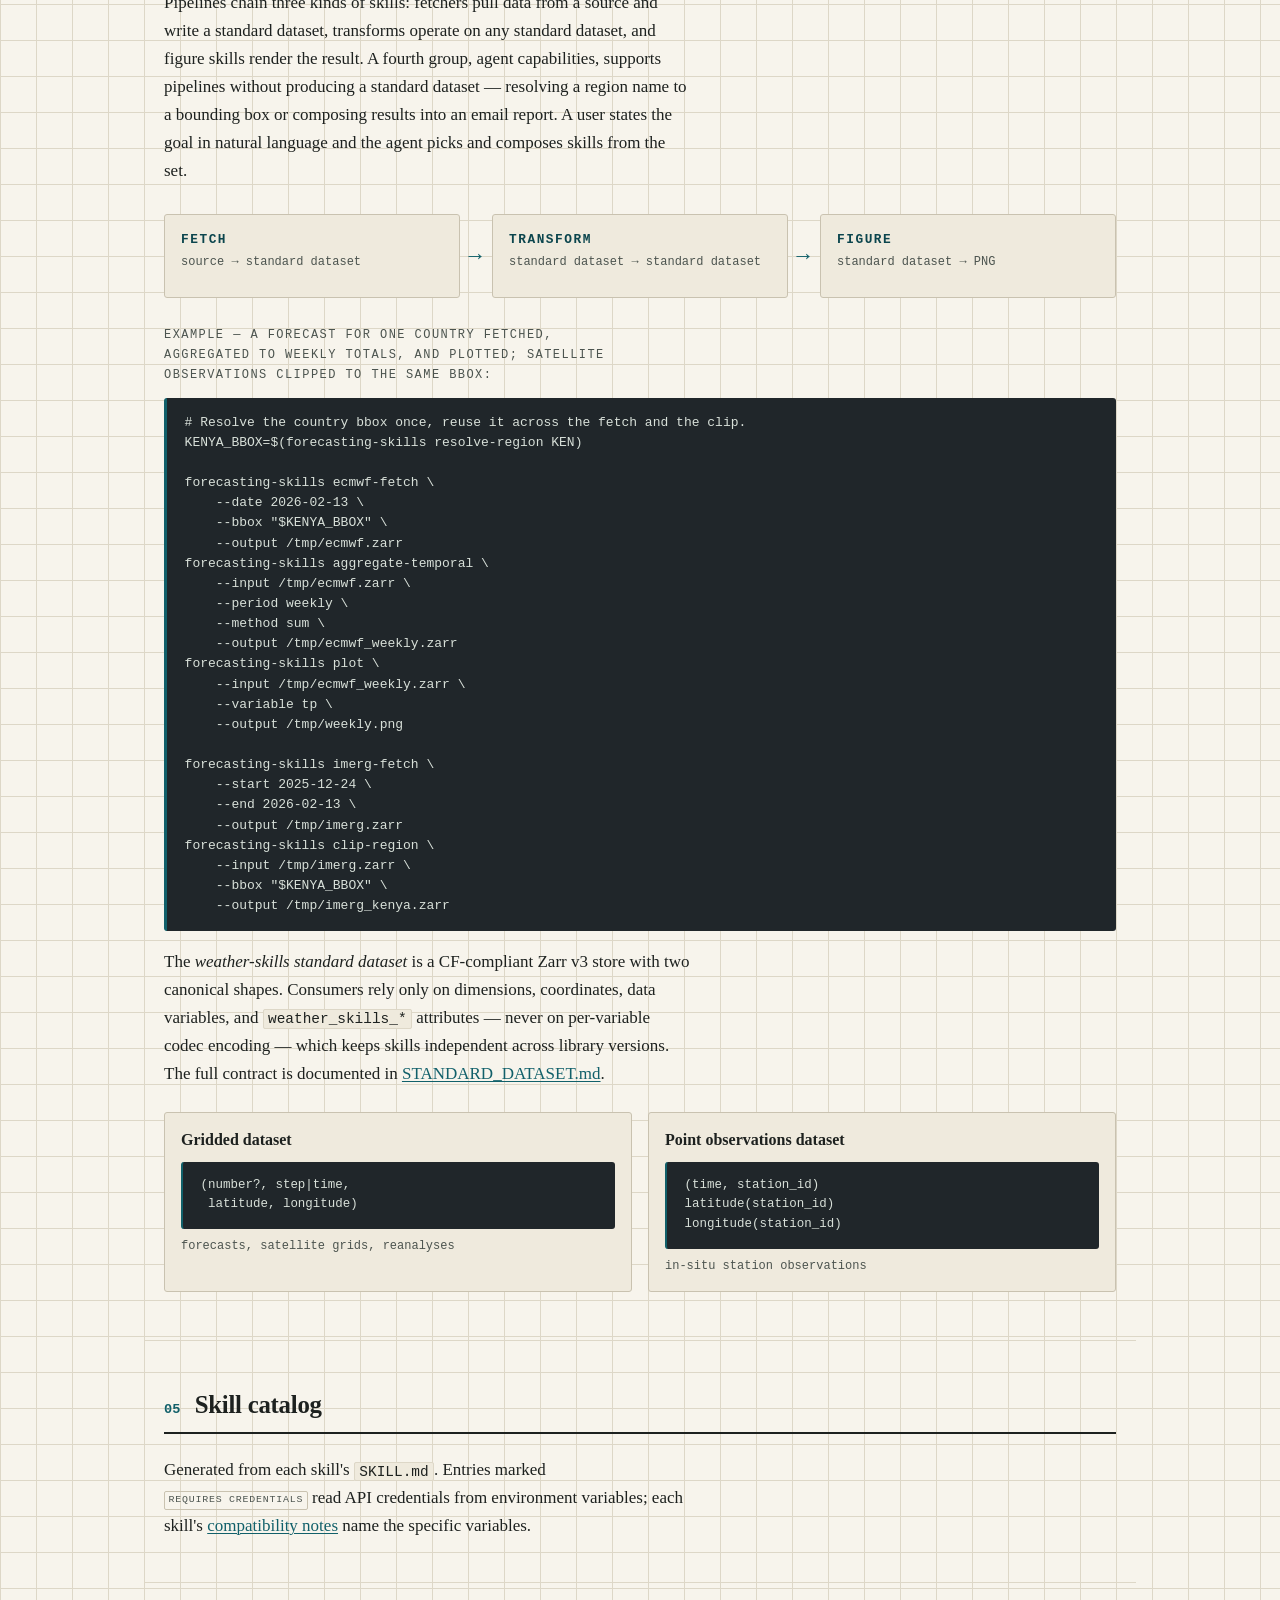
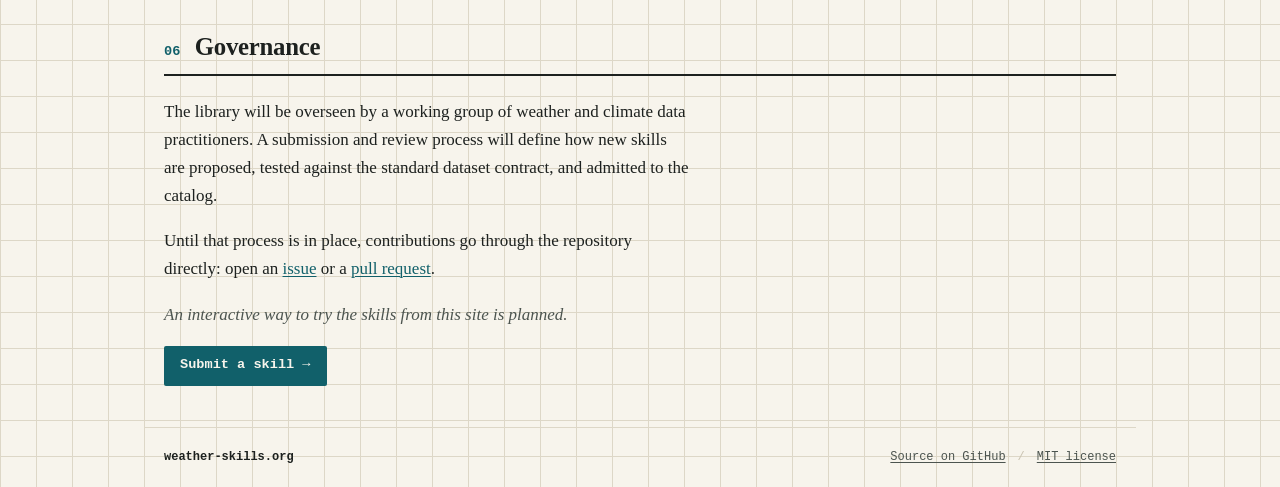
==== commit a67c21c9: "Drop redundant --script from uv run examples. uv run on a .py path already treats PEP 723 scripts co" ====
--- a/site/index.html
+++ b/site/index.html
@@ -141,7 +141,7 @@
   </header>
   <p>
     Skills are plain Python scripts whose inline dependency blocks are resolved by
-    <code>uv run --script</code> on each invocation, so any AI environment with a
+    <code>uv run</code> on each invocation, so any AI environment with a
     code-execution runtime can invoke them. The skills live at
     <a href="https://github.com/rhiza-research/forecasting-skills">github.com/rhiza-research/forecasting-skills</a>;
     pick the install path that matches your environment.
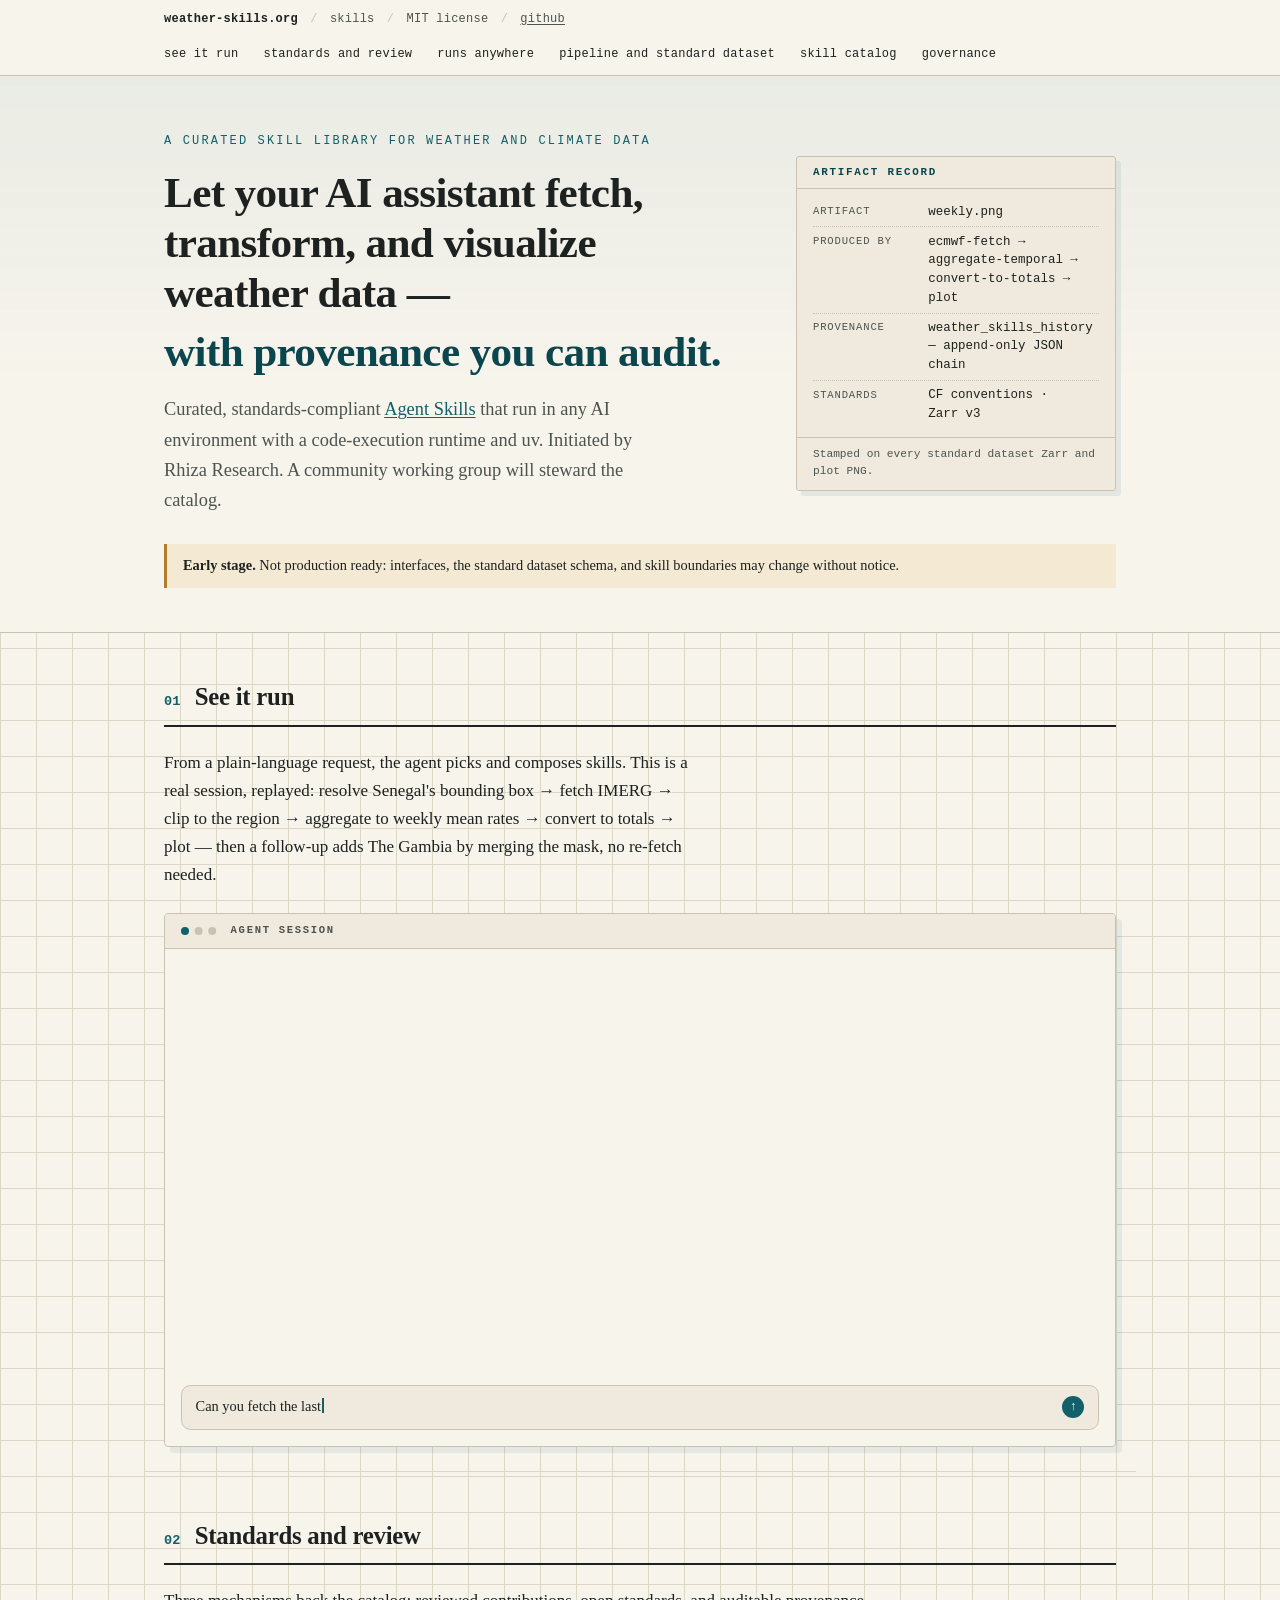
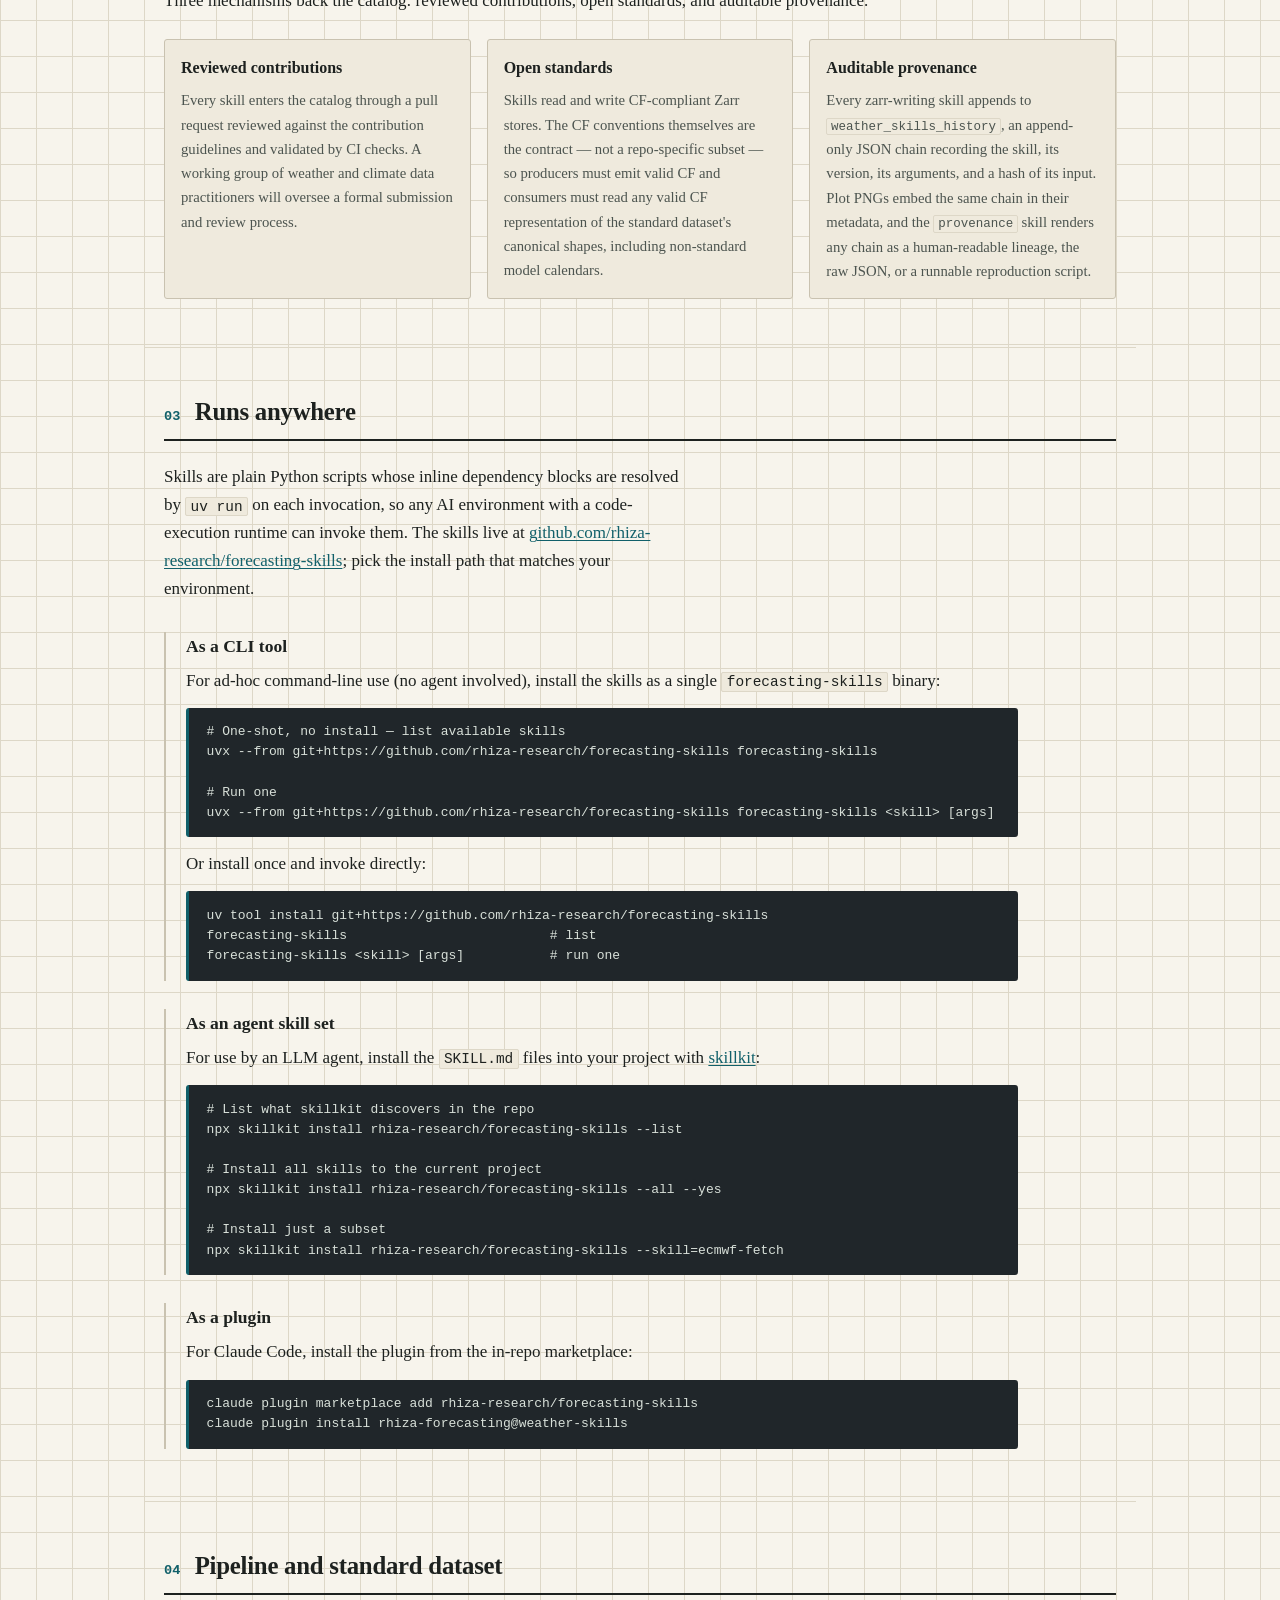
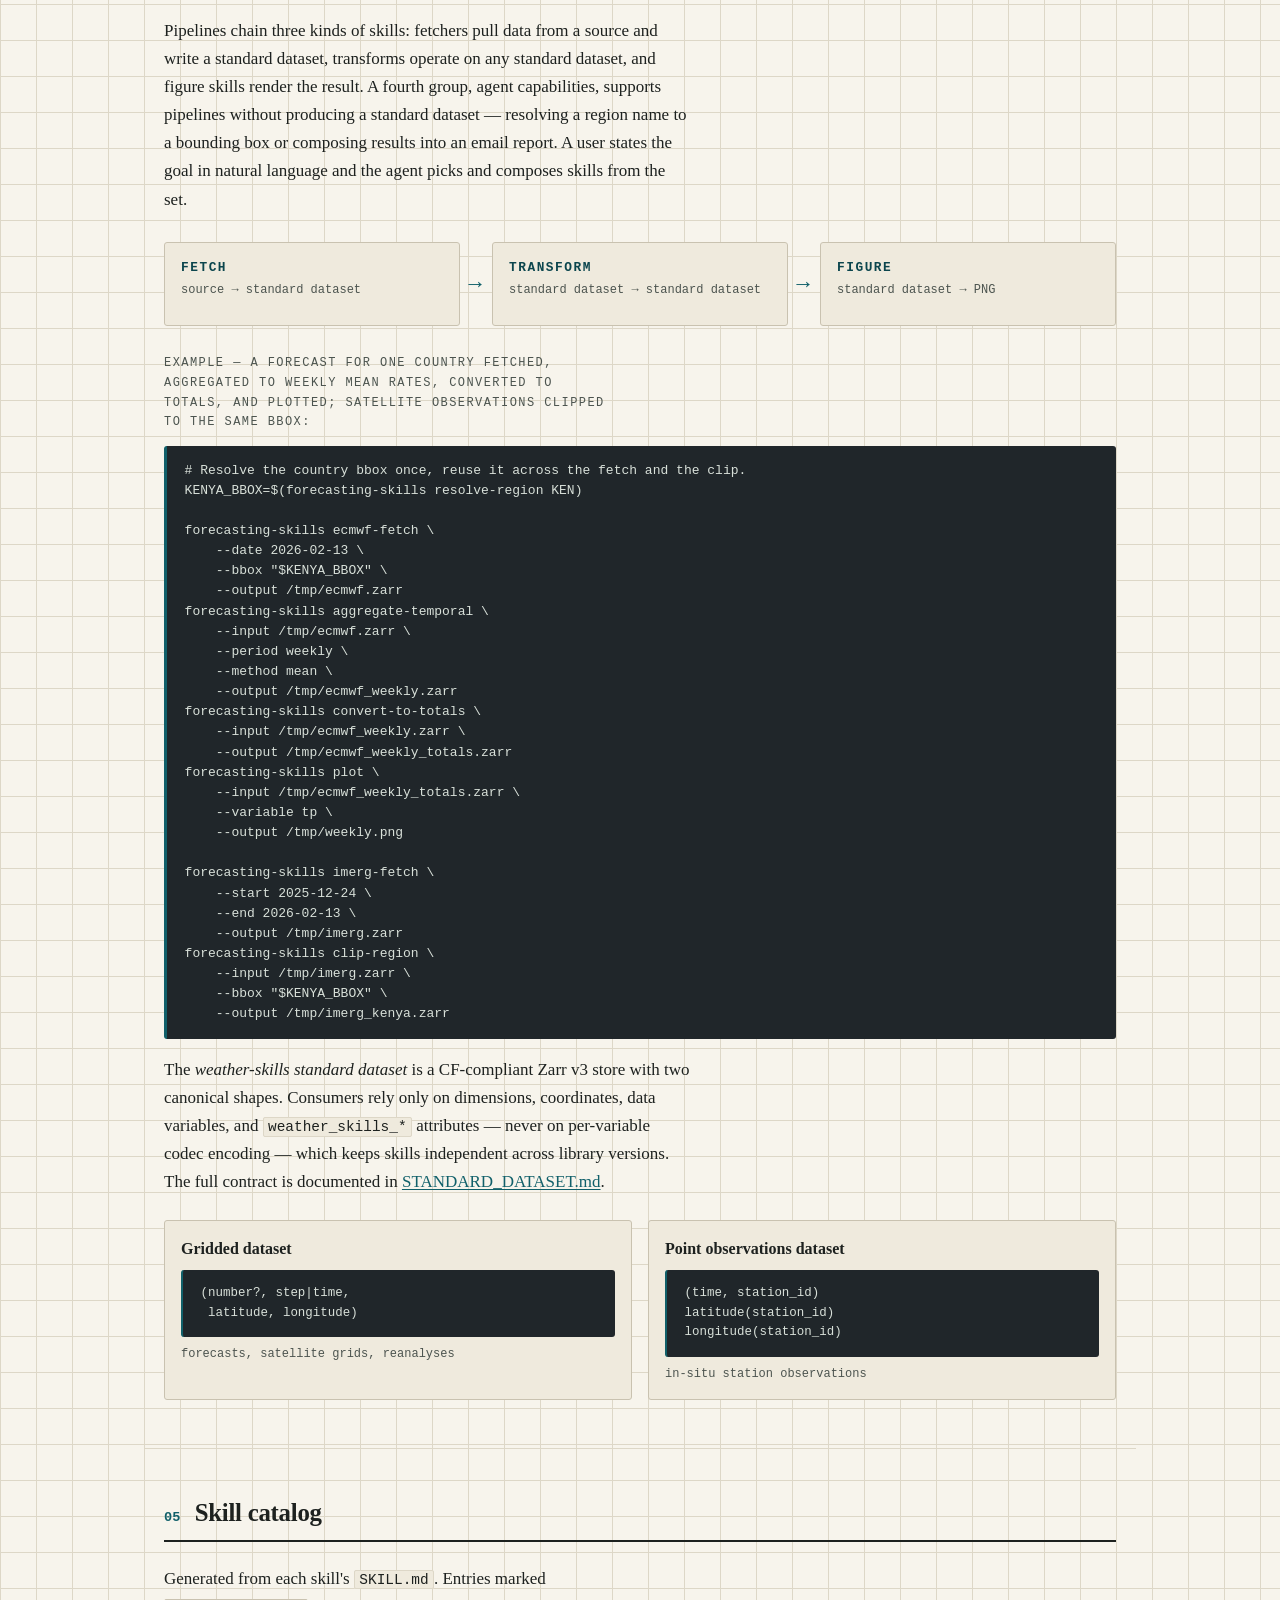
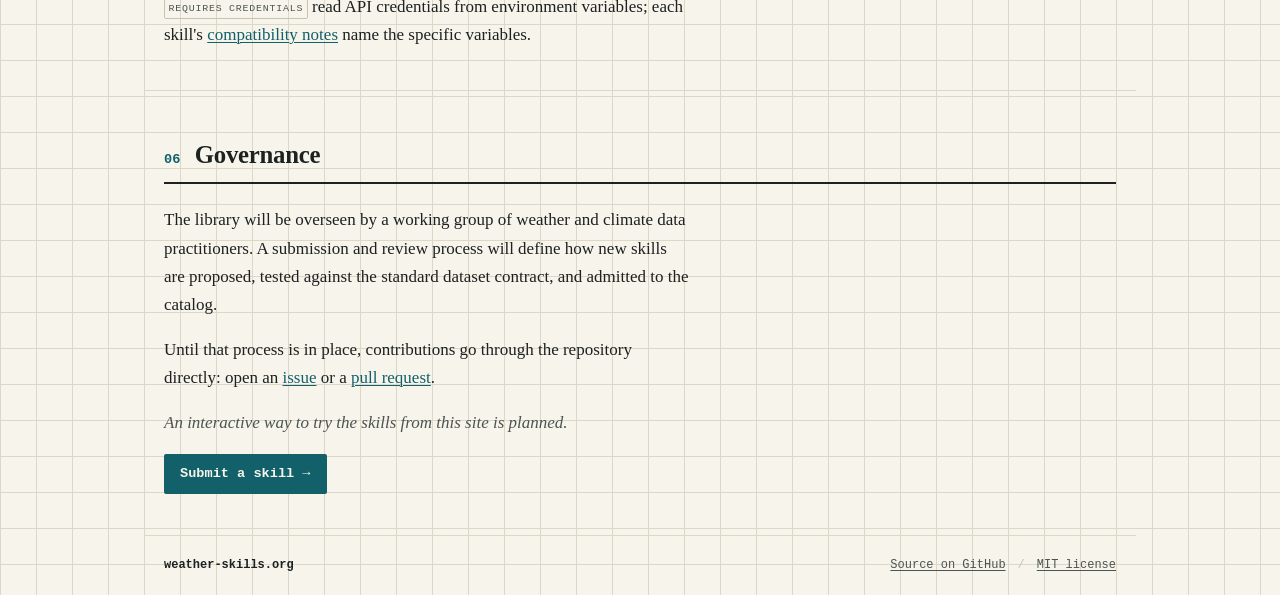
==== commit 1ebf36e3: "Add convert-to-totals and keep aggregation on rates. Aggregate with mean/min/max only, stamp aggrega" ====
--- a/site/index.html
+++ b/site/index.html
@@ -49,7 +49,7 @@
         <figcaption class="card-label">artifact record</figcaption>
         <dl class="card-fields">
           <div><dt>artifact</dt><dd>weekly.png</dd></div>
-          <div><dt>produced by</dt><dd>ecmwf-fetch &#8594; aggregate-temporal &#8594; plot</dd></div>
+          <div><dt>produced by</dt><dd>ecmwf-fetch &#8594; aggregate-temporal &#8594; convert-to-totals &#8594; plot</dd></div>
           <div><dt>provenance</dt><dd>weather_skills_history — append-only JSON chain</dd></div>
           <div><dt>standards</dt><dd>CF conventions &#183; Zarr&nbsp;v3</dd></div>
         </dl>
@@ -71,7 +71,8 @@
   <p>
     From a plain-language request, the agent picks and composes skills. This is
     a real session, replayed: resolve Senegal's bounding box &#8594; fetch IMERG
-    &#8594; clip to the region &#8594; aggregate to weekly totals &#8594; plot —
+    &#8594; clip to the region &#8594; aggregate to weekly mean rates &#8594;
+    convert to totals &#8594; plot —
     then a follow-up adds The Gambia by merging the mask, no re-fetch needed.
   </p>
   <div class="demo-stage" data-demo-replay aria-label="Replay of an agent session composing weather skills">
@@ -218,7 +219,7 @@
       </ul>
     </li>
   </ol>
-  <p class="example-label">Example — a forecast for one country fetched, aggregated to weekly totals, and plotted; satellite observations clipped to the same bbox:</p>
+  <p class="example-label">Example — a forecast for one country fetched, aggregated to weekly mean rates, converted to totals, and plotted; satellite observations clipped to the same bbox:</p>
   <pre class="example"><code># Resolve the country bbox once, reuse it across the fetch and the clip.
 KENYA_BBOX=$(forecasting-skills resolve-region KEN)
 
@@ -229,10 +230,13 @@
 forecasting-skills aggregate-temporal \
     --input /tmp/ecmwf.zarr \
     --period weekly \
-    --method sum \
+    --method mean \
     --output /tmp/ecmwf_weekly.zarr
+forecasting-skills convert-to-totals \
+    --input /tmp/ecmwf_weekly.zarr \
+    --output /tmp/ecmwf_weekly_totals.zarr
 forecasting-skills plot \
-    --input /tmp/ecmwf_weekly.zarr \
+    --input /tmp/ecmwf_weekly_totals.zarr \
     --variable tp \
     --output /tmp/weekly.png
 
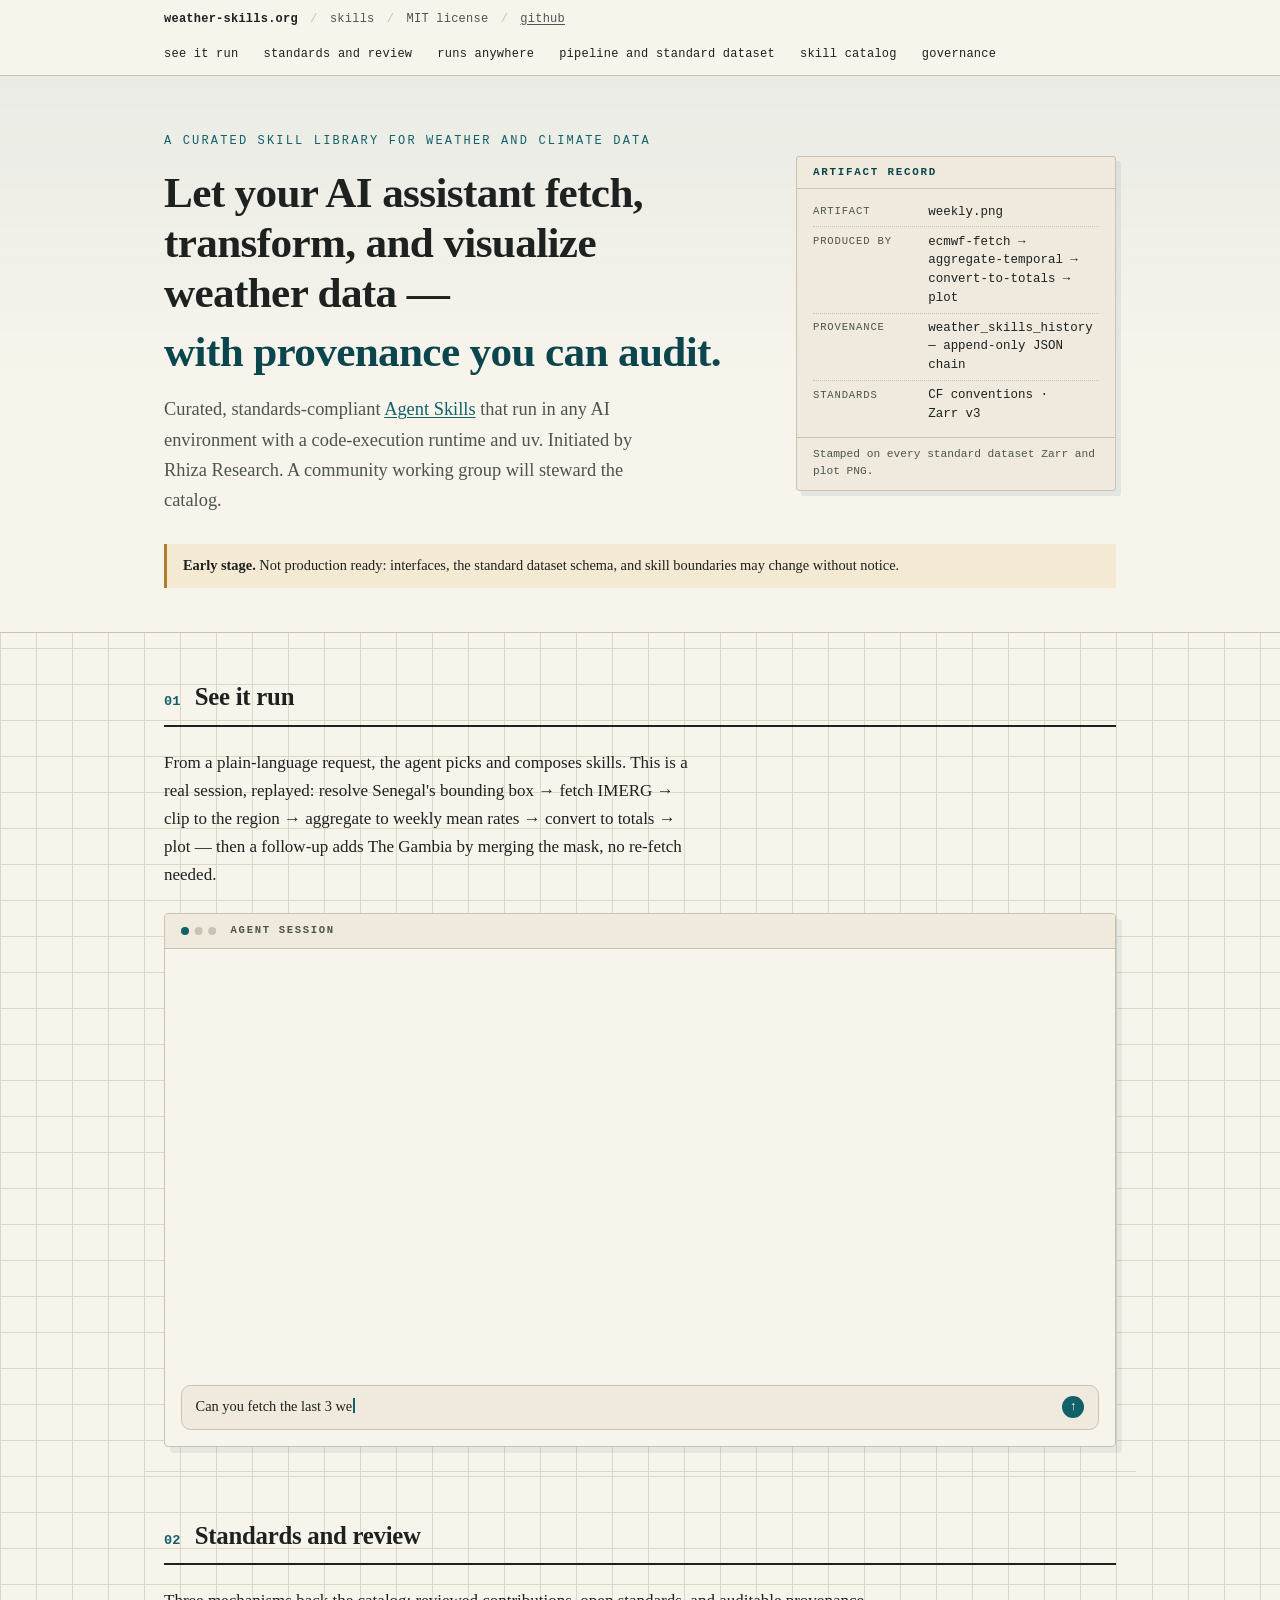
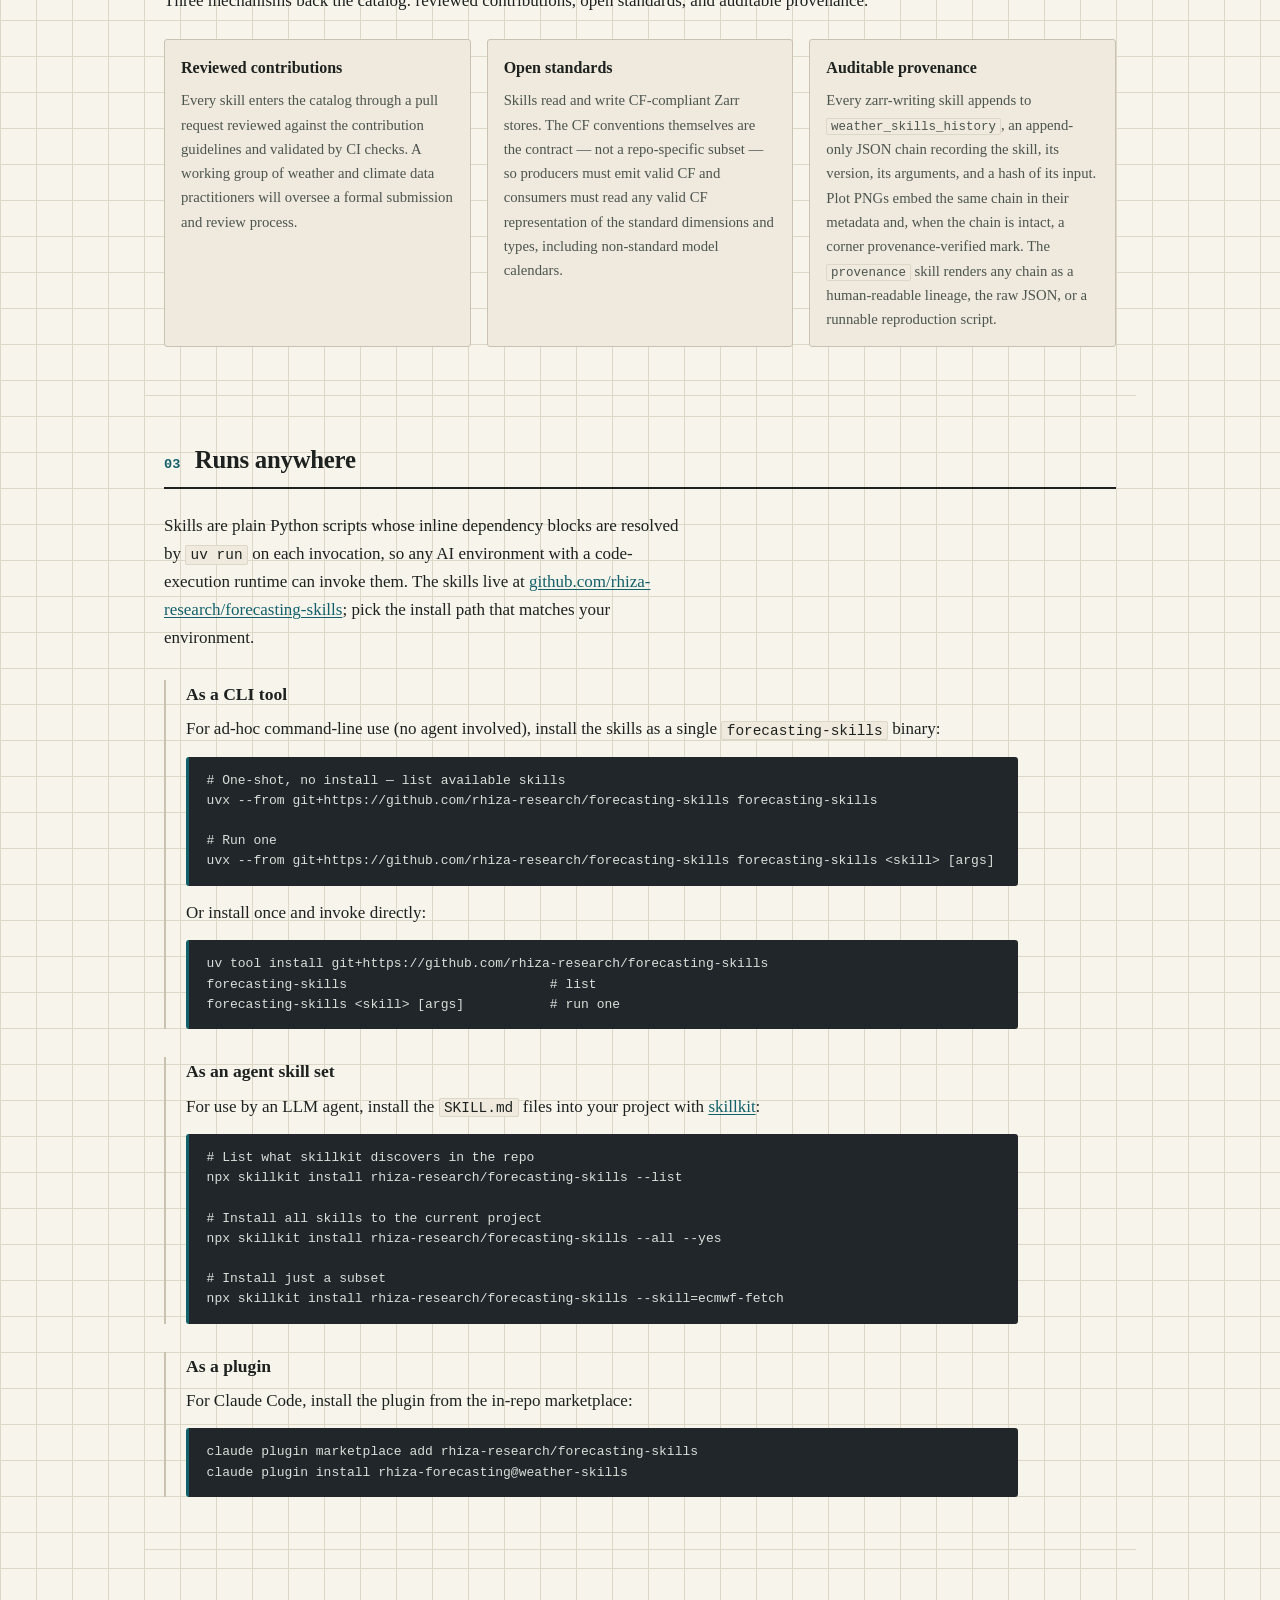
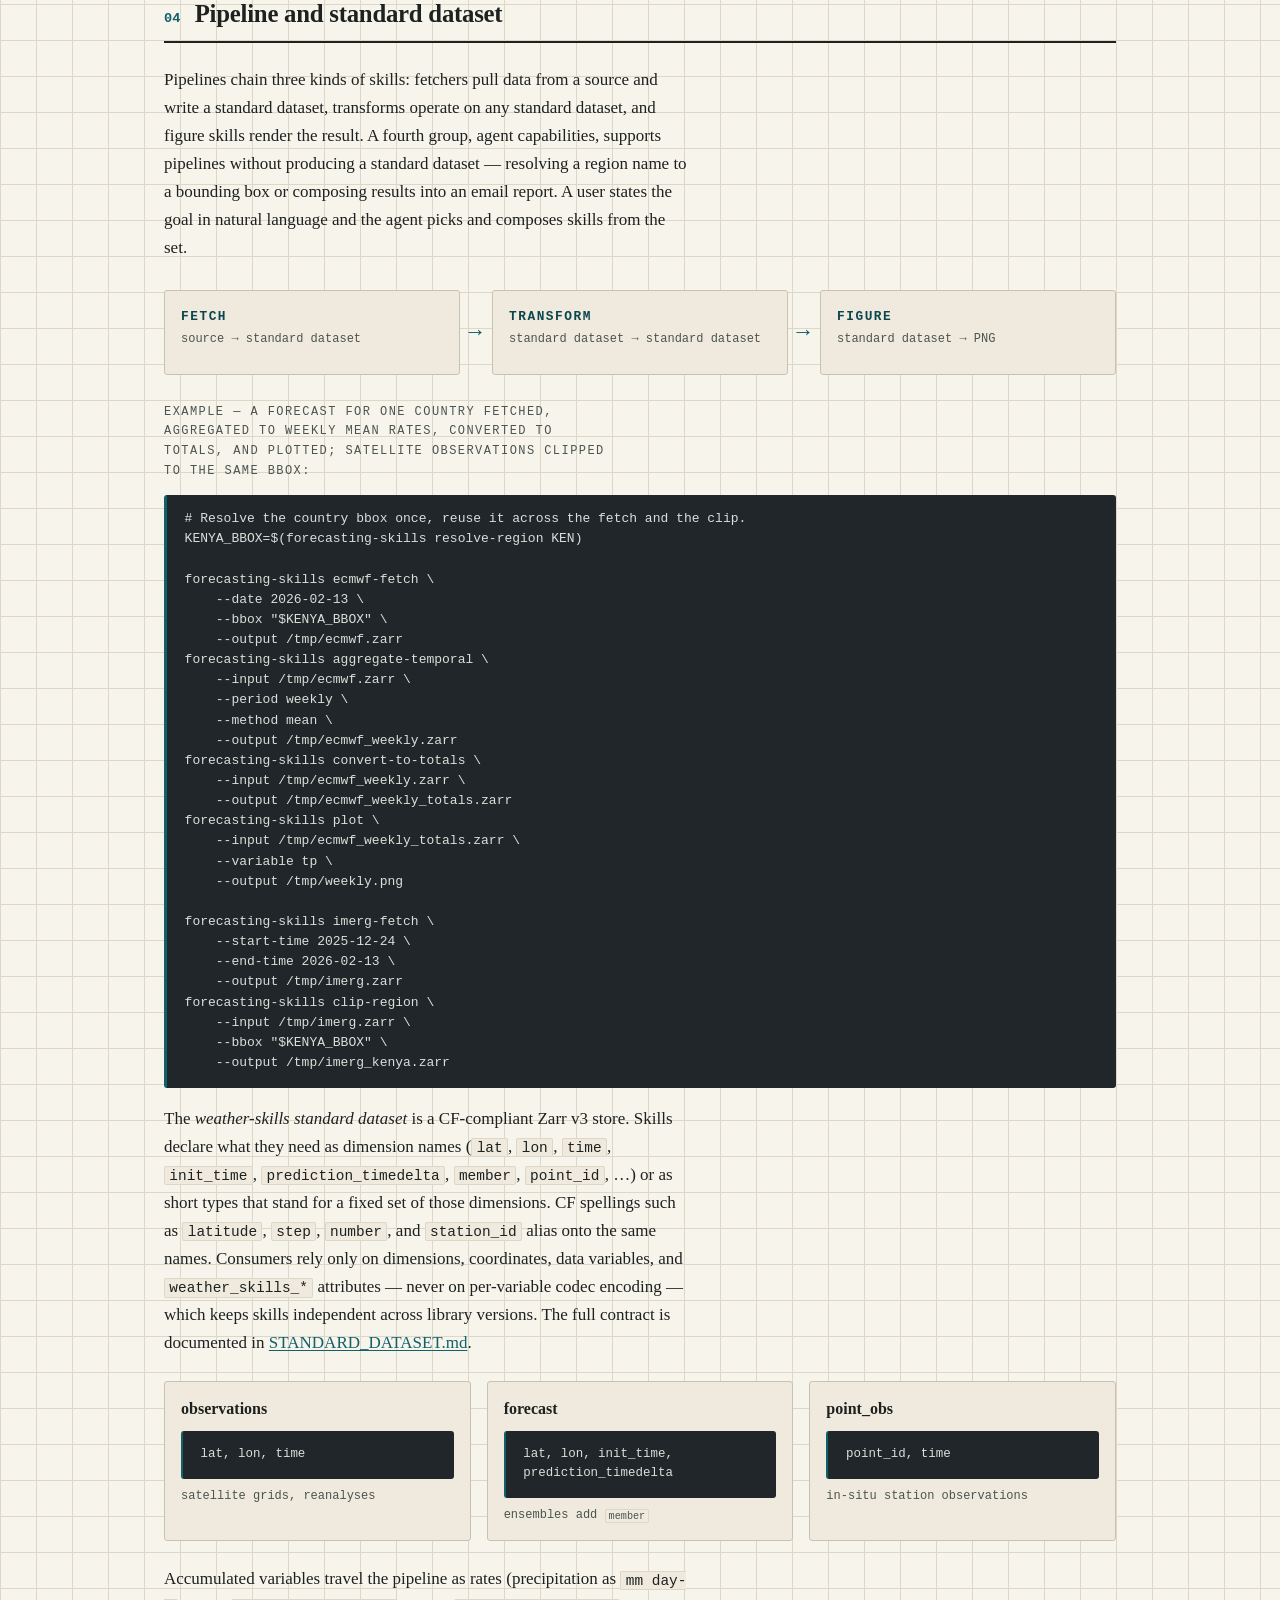
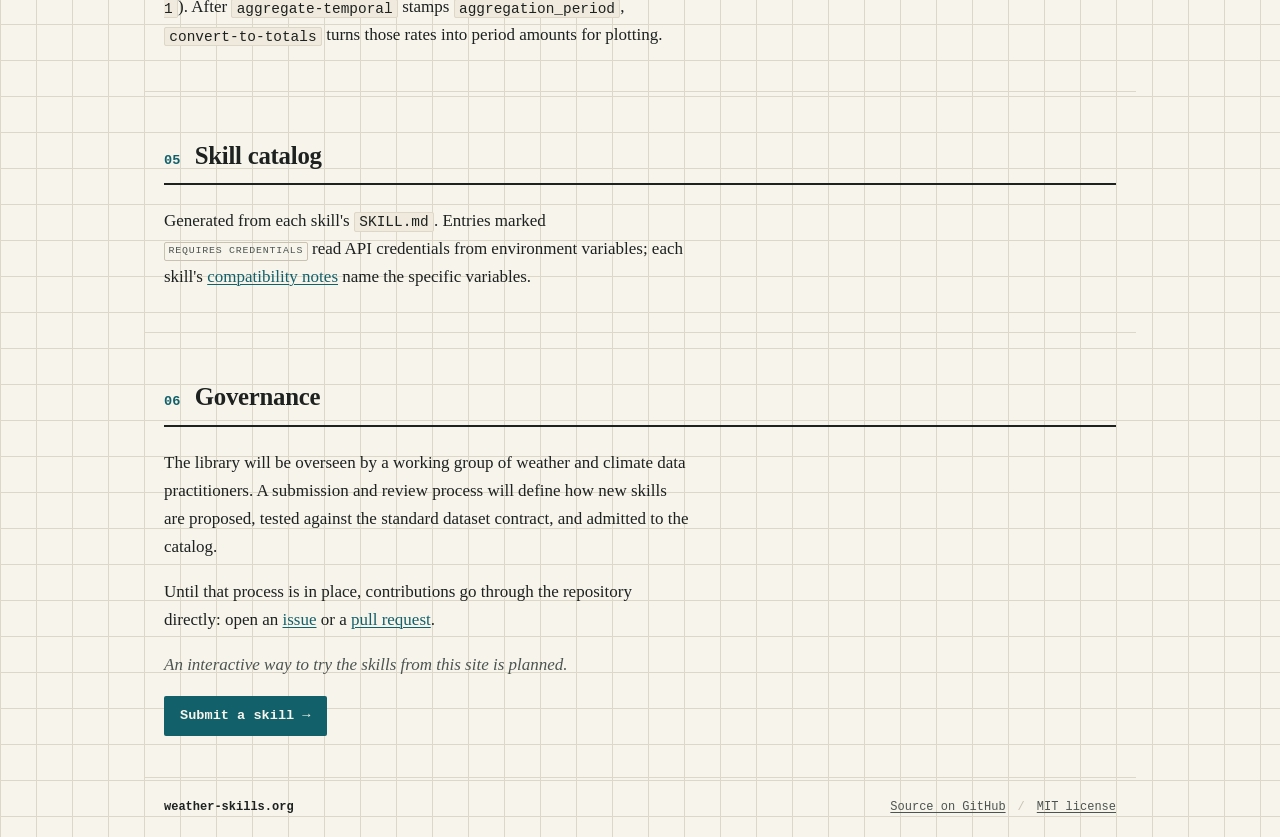
==== commit 1e15df15: "Add inspect-zarr and resolve sub-national regions through weather-skills-core. Drops the bundled cou" ====
--- a/site/index.html
+++ b/site/index.html
@@ -119,7 +119,7 @@
         Skills read and write CF-compliant Zarr stores. The CF conventions
         themselves are the contract — not a repo-specific subset — so producers
         must emit valid CF and consumers must read any valid CF representation
-        of the standard dataset's canonical shapes, including non-standard model calendars.
+        of the standard dimensions and types, including non-standard model calendars.
       </p>
     </div>
     <div class="trust-card">
@@ -127,8 +127,9 @@
       <p>
         Every zarr-writing skill appends to <code>weather_skills_history</code>,
         an append-only JSON chain recording the skill, its version, its arguments,
-        and a hash of its input. Plot PNGs embed the same chain in their metadata,
-        and the <code>provenance</code> skill renders any chain as a human-readable
+        and a hash of its input. Plot PNGs embed the same chain in their metadata
+        and, when the chain is intact, a corner provenance-verified mark.
+        The <code>provenance</code> skill renders any chain as a human-readable
         lineage, the raw JSON, or a runnable reproduction script.
       </p>
     </div>
@@ -241,16 +242,23 @@
     --output /tmp/weekly.png
 
 forecasting-skills imerg-fetch \
-    --start 2025-12-24 \
-    --end 2026-02-13 \
+    --start-time 2025-12-24 \
+    --end-time 2026-02-13 \
     --output /tmp/imerg.zarr
 forecasting-skills clip-region \
     --input /tmp/imerg.zarr \
     --bbox "$KENYA_BBOX" \
     --output /tmp/imerg_kenya.zarr</code></pre>
   <p>
-    The <em>weather-skills standard dataset</em> is a CF-compliant Zarr v3 store with two
-    canonical shapes. Consumers rely only on dimensions, coordinates, data
+    The <em>weather-skills standard dataset</em> is a CF-compliant Zarr v3 store.
+    Skills declare what they need as dimension names
+    (<code>lat</code>, <code>lon</code>, <code>time</code>,
+    <code>init_time</code>, <code>prediction_timedelta</code>,
+    <code>member</code>, <code>point_id</code>, &#8230;)
+    or as short types that stand for a fixed set of those dimensions.
+    CF spellings such as <code>latitude</code>, <code>step</code>,
+    <code>number</code>, and <code>station_id</code> alias onto the same names.
+    Consumers rely only on dimensions, coordinates, data
     variables, and <code>weather_skills_*</code> attributes — never on per-variable
     codec encoding — which keeps skills independent across library versions. The
     full contract is documented in
@@ -258,19 +266,28 @@
   </p>
   <div class="schema-pair">
     <div class="schema">
-      <h3>Gridded dataset</h3>
-      <pre><code>(number?, step|time,
- latitude, longitude)</code></pre>
-      <p>forecasts, satellite grids, reanalyses</p>
+      <h3>observations</h3>
+      <pre><code>lat, lon, time</code></pre>
+      <p>satellite grids, reanalyses</p>
     </div>
     <div class="schema">
-      <h3>Point observations dataset</h3>
-      <pre><code>(time, station_id)
-latitude(station_id)
-longitude(station_id)</code></pre>
+      <h3>forecast</h3>
+      <pre><code>lat, lon, init_time,
+prediction_timedelta</code></pre>
+      <p>ensembles add <code>member</code></p>
+    </div>
+    <div class="schema">
+      <h3>point_obs</h3>
+      <pre><code>point_id, time</code></pre>
       <p>in-situ station observations</p>
     </div>
   </div>
+  <p>
+    Accumulated variables travel the pipeline as rates (precipitation as
+    <code>mm day-1</code>). After <code>aggregate-temporal</code> stamps
+    <code>aggregation_period</code>, <code>convert-to-totals</code> turns those
+    rates into period amounts for plotting.
+  </p>
 </section>
 
 <section id="skills" class="section">
--- a/site/style.css
+++ b/site/style.css
@@ -679,6 +679,10 @@
   flex-wrap: wrap;
 }
 
+.schema-pair .schema {
+  min-width: 0;
+}
+
 .schema {
   flex: 1 1 16rem;
   border: 1px solid var(--rule);
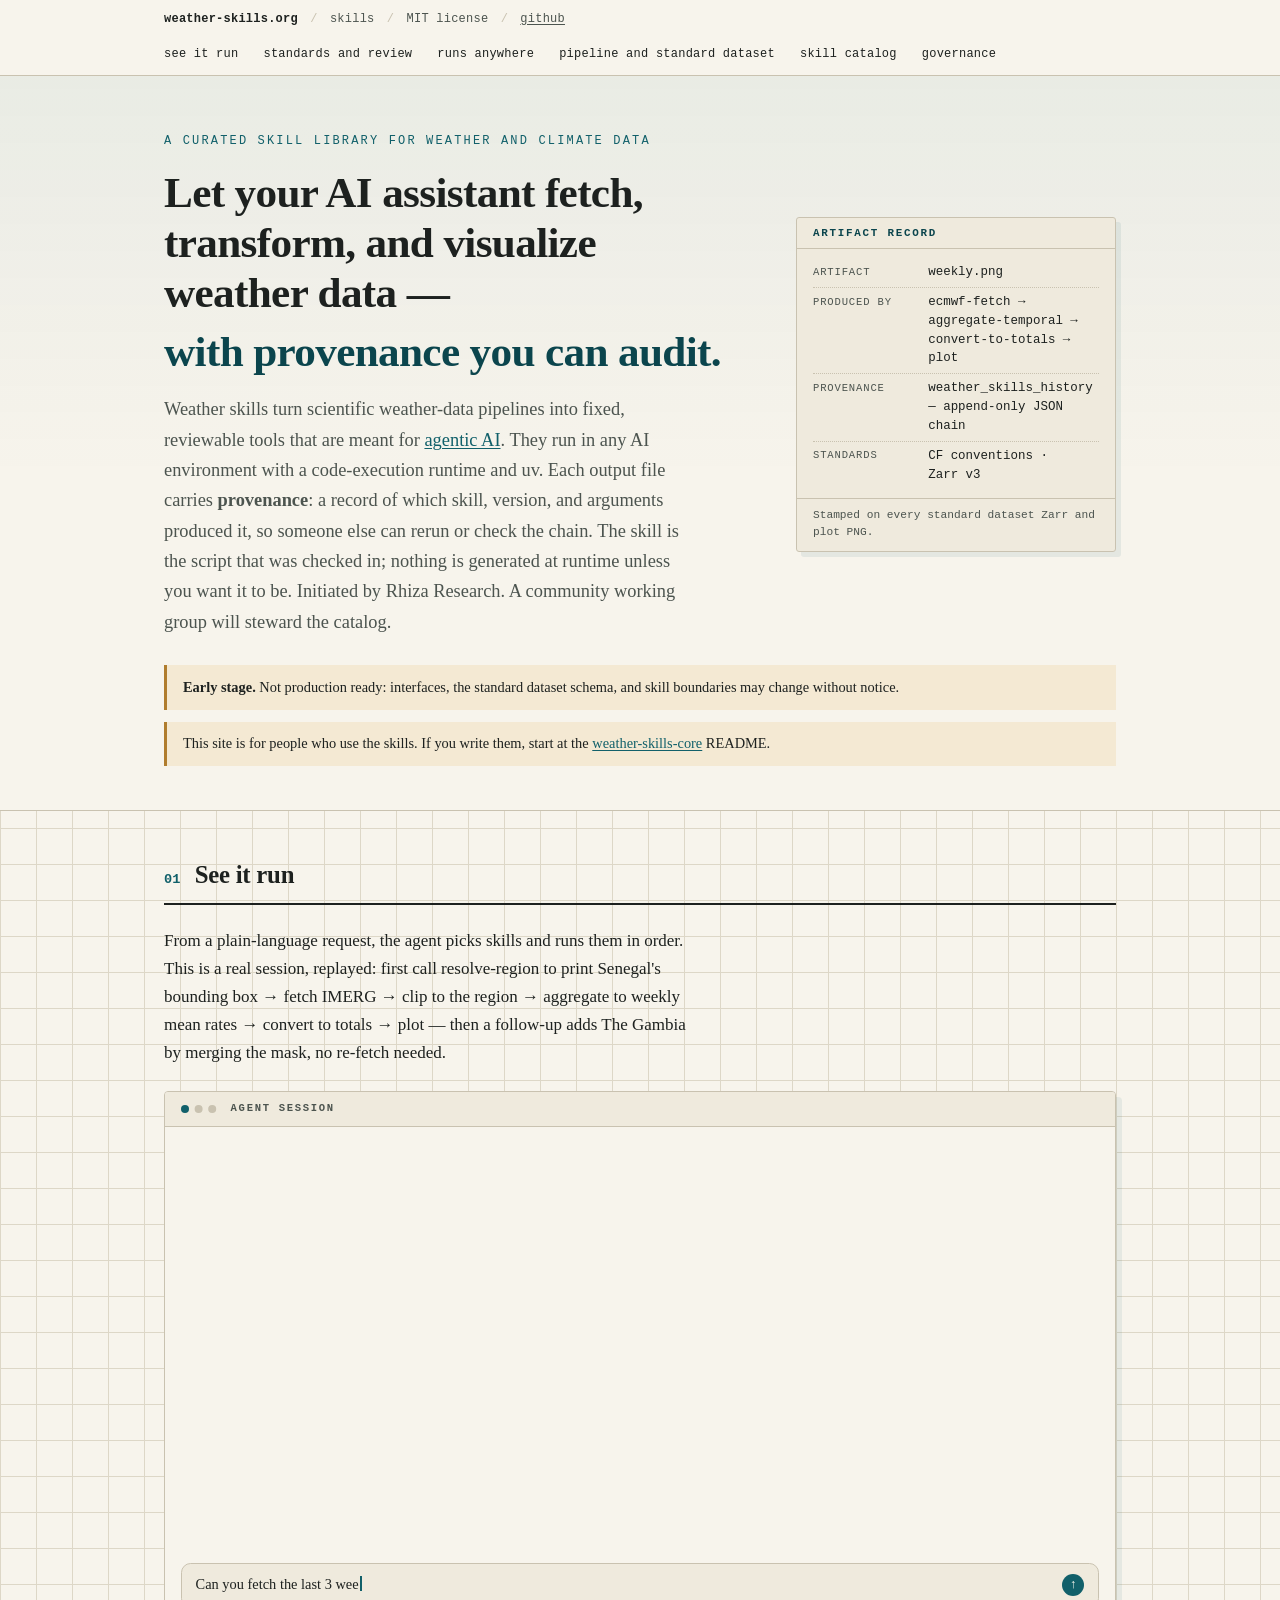
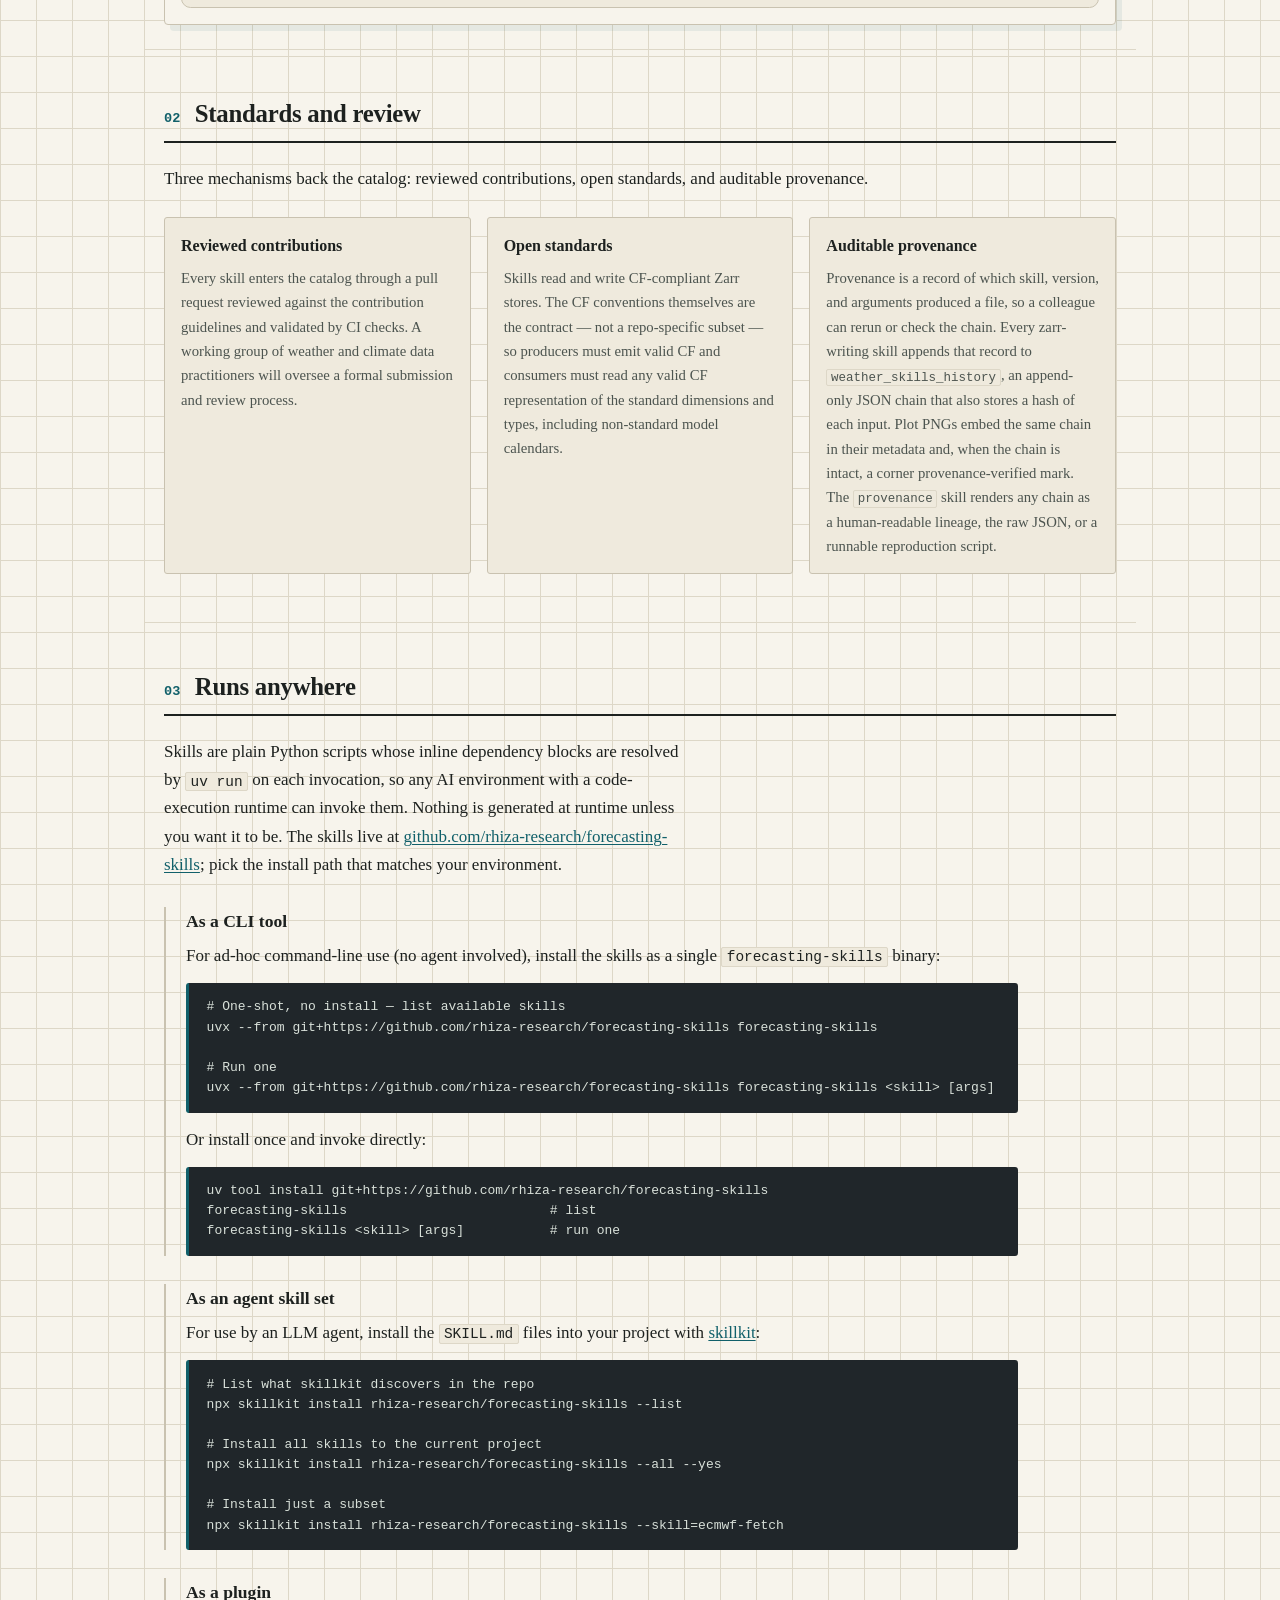
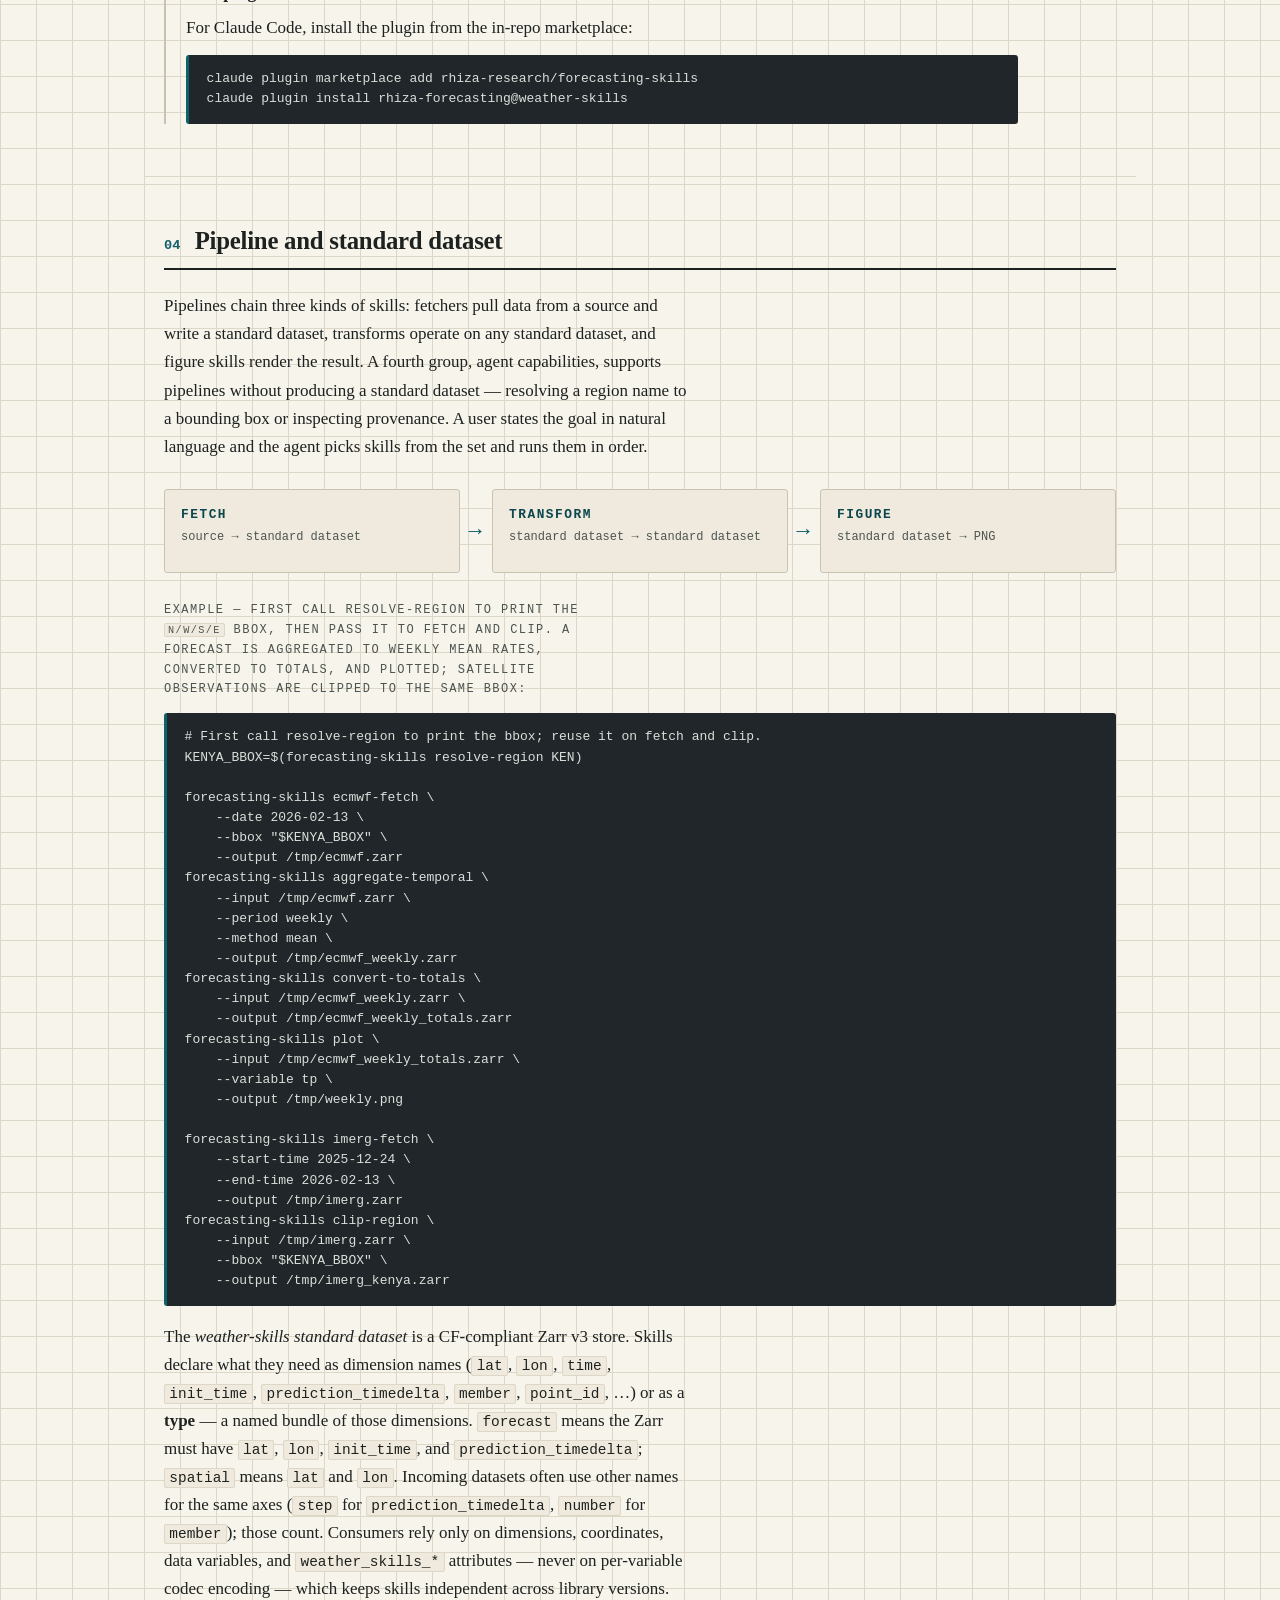
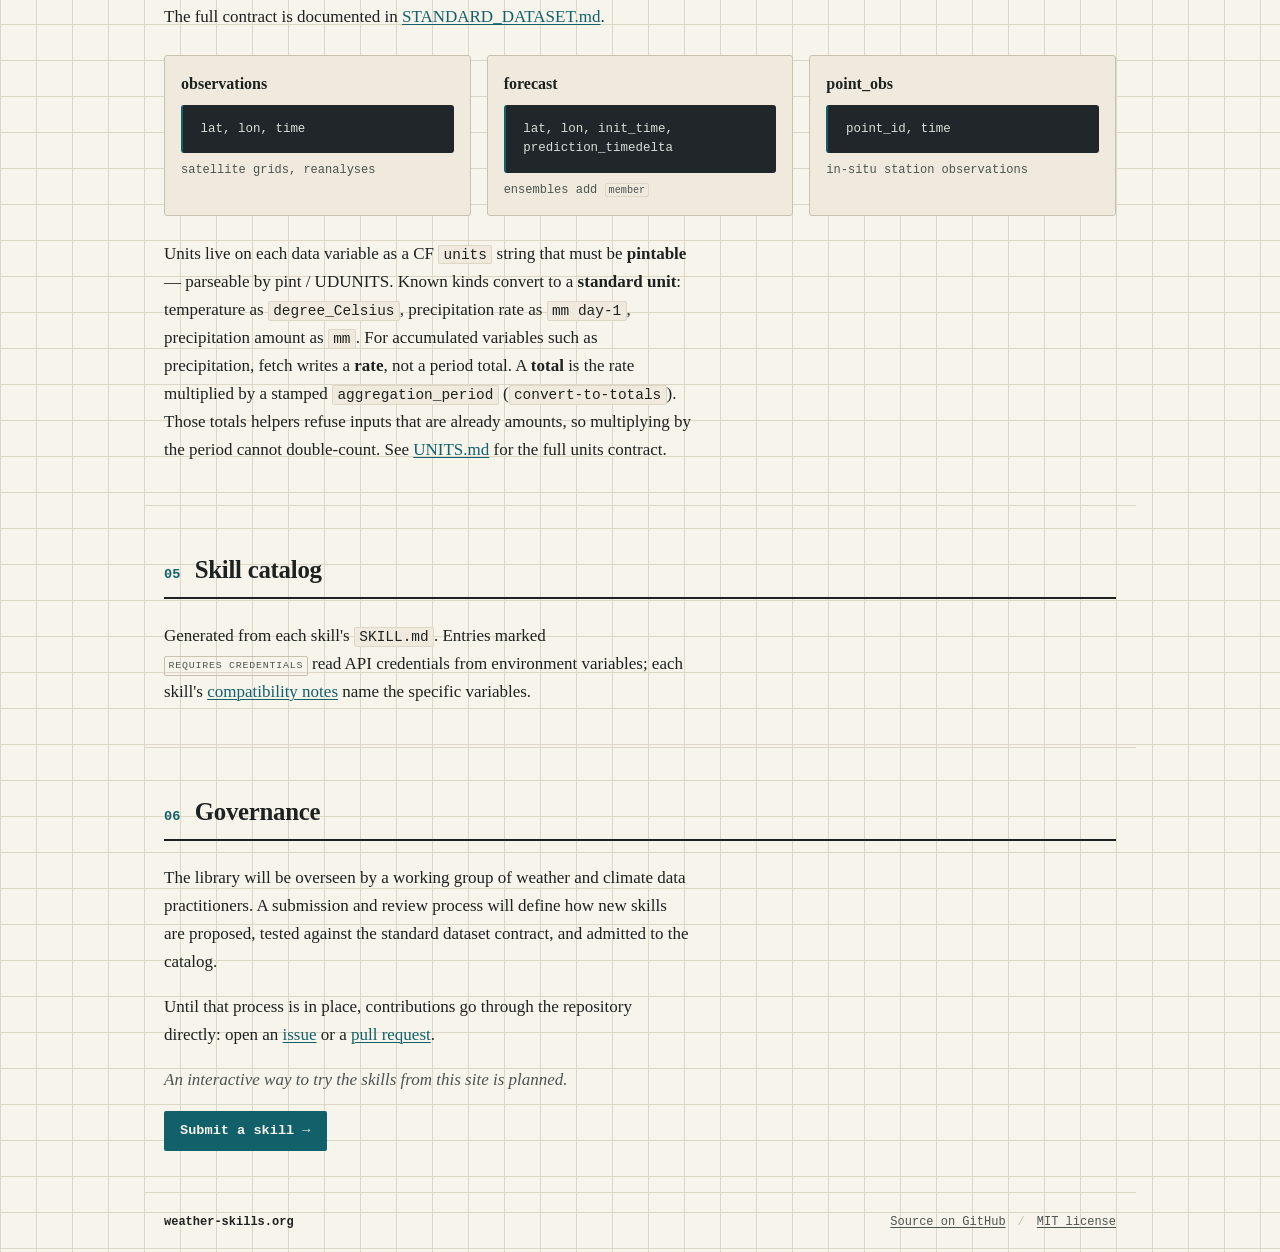
==== commit 849a8a26: "Align weather-skills.org copy with the core README: provenance, types, and units. Co-authored-by: Cu" ====
--- a/site/index.html
+++ b/site/index.html
@@ -4,7 +4,7 @@
 <meta charset="utf-8">
 <meta name="viewport" content="width=device-width, initial-scale=1">
 <title>weather-skills.org — curated weather and climate data skills for AI agents</title>
-<meta name="description" content="Curated, standards-compliant weather and climate data skills for AI agents: CF-compliant Zarr with an auditable provenance chain on every artifact.">
+<meta name="description" content="Weather skills turn scientific weather-data pipelines into fixed, reviewable tools for agentic AI. Every output carries provenance: a record of which skill, version, and arguments produced it.">
 <link rel="stylesheet" href="style.css">
 </head>
 <body>
@@ -40,9 +40,16 @@
         <p class="kicker">A curated skill library for weather and climate data</p>
         <h1>Let your AI assistant fetch, transform, and visualize weather <span class="no-break">data —</span> <span class="h1-hook">with provenance <span class="no-break">you can audit.</span></span></h1>
         <p class="lede">
-          Curated, standards-compliant <a href="https://agentskills.io">Agent Skills</a>
-          that run in any AI environment with a code-execution runtime and uv.
-          Initiated by Rhiza Research. A community working group will steward the catalog.
+          Weather skills turn scientific weather-data pipelines into fixed,
+          reviewable tools that are meant for
+          <a href="https://agentskills.io">agentic AI</a>.
+          They run in any AI environment with a code-execution runtime and uv.
+          Each output file carries <strong>provenance</strong>: a record of
+          which skill, version, and arguments produced it, so someone else can
+          rerun or check the chain. The skill is the script that was checked
+          in; nothing is generated at runtime unless you want it to be.
+          Initiated by Rhiza Research. A community working group will steward
+          the catalog.
         </p>
       </div>
       <figure class="artifact-card">
@@ -60,6 +67,12 @@
       <strong>Early stage.</strong> Not production ready: interfaces, the standard dataset
       schema, and skill boundaries may change without notice.
     </aside>
+    <aside class="notice" role="note">
+      This site is for people who use the skills. If you write them, start at
+      the
+      <a href="https://github.com/rhiza-research/weather-skills-core">weather-skills-core</a>
+      README.
+    </aside>
   </div>
 </section>
 
@@ -69,11 +82,12 @@
     <h2>See it run</h2>
   </header>
   <p>
-    From a plain-language request, the agent picks and composes skills. This is
-    a real session, replayed: resolve Senegal's bounding box &#8594; fetch IMERG
-    &#8594; clip to the region &#8594; aggregate to weekly mean rates &#8594;
-    convert to totals &#8594; plot —
-    then a follow-up adds The Gambia by merging the mask, no re-fetch needed.
+    From a plain-language request, the agent picks skills and runs them in
+    order. This is a real session, replayed: first call resolve-region to
+    print Senegal's bounding box &#8594; fetch IMERG &#8594; clip to the
+    region &#8594; aggregate to weekly mean rates &#8594; convert to totals
+    &#8594; plot — then a follow-up adds The Gambia by merging the mask, no
+    re-fetch needed.
   </p>
   <div class="demo-stage" data-demo-replay aria-label="Replay of an agent session composing weather skills">
     <div class="demo-screen">
@@ -125,12 +139,15 @@
     <div class="trust-card">
       <h3>Auditable provenance</h3>
       <p>
-        Every zarr-writing skill appends to <code>weather_skills_history</code>,
-        an append-only JSON chain recording the skill, its version, its arguments,
-        and a hash of its input. Plot PNGs embed the same chain in their metadata
-        and, when the chain is intact, a corner provenance-verified mark.
-        The <code>provenance</code> skill renders any chain as a human-readable
-        lineage, the raw JSON, or a runnable reproduction script.
+        Provenance is a record of which skill, version, and arguments produced
+        a file, so a colleague can rerun or check the chain. Every
+        zarr-writing skill appends that record to
+        <code>weather_skills_history</code>, an append-only JSON chain that
+        also stores a hash of each input. Plot PNGs embed the same chain in
+        their metadata and, when the chain is intact, a corner
+        provenance-verified mark. The <code>provenance</code> skill renders
+        any chain as a human-readable lineage, the raw JSON, or a runnable
+        reproduction script.
       </p>
     </div>
   </div>
@@ -144,7 +161,8 @@
   <p>
     Skills are plain Python scripts whose inline dependency blocks are resolved by
     <code>uv run</code> on each invocation, so any AI environment with a
-    code-execution runtime can invoke them. The skills live at
+    code-execution runtime can invoke them. Nothing is generated at runtime
+    unless you want it to be. The skills live at
     <a href="https://github.com/rhiza-research/forecasting-skills">github.com/rhiza-research/forecasting-skills</a>;
     pick the install path that matches your environment.
   </p>
@@ -194,8 +212,9 @@
     a standard dataset, transforms operate on any standard dataset, and figure
     skills render the result. A fourth group, agent capabilities, supports
     pipelines without producing a standard dataset — resolving a region name to a
-    bounding box or composing results into an email report. A user states the
-    goal in natural language and the agent picks and composes skills from the set.
+    bounding box or inspecting provenance. A user states the
+    goal in natural language and the agent picks skills from the set and
+    runs them in order.
   </p>
   <ol class="flow" role="list" aria-label="Pipeline stages">
     <li class="flow-stage">
@@ -220,8 +239,8 @@
       </ul>
     </li>
   </ol>
-  <p class="example-label">Example — a forecast for one country fetched, aggregated to weekly mean rates, converted to totals, and plotted; satellite observations clipped to the same bbox:</p>
-  <pre class="example"><code># Resolve the country bbox once, reuse it across the fetch and the clip.
+  <p class="example-label">Example — first call resolve-region to print the <code>N/W/S/E</code> bbox, then pass it to fetch and clip. A forecast is aggregated to weekly mean rates, converted to totals, and plotted; satellite observations are clipped to the same bbox:</p>
+  <pre class="example"><code># First call resolve-region to print the bbox; reuse it on fetch and clip.
 KENYA_BBOX=$(forecasting-skills resolve-region KEN)
 
 forecasting-skills ecmwf-fetch \
@@ -255,13 +274,17 @@
     (<code>lat</code>, <code>lon</code>, <code>time</code>,
     <code>init_time</code>, <code>prediction_timedelta</code>,
     <code>member</code>, <code>point_id</code>, &#8230;)
-    or as short types that stand for a fixed set of those dimensions.
-    CF spellings such as <code>latitude</code>, <code>step</code>,
-    <code>number</code>, and <code>station_id</code> alias onto the same names.
-    Consumers rely only on dimensions, coordinates, data
-    variables, and <code>weather_skills_*</code> attributes — never on per-variable
-    codec encoding — which keeps skills independent across library versions. The
-    full contract is documented in
+    or as a <strong>type</strong> — a named bundle of those dimensions.
+    <code>forecast</code> means the Zarr must have <code>lat</code>,
+    <code>lon</code>, <code>init_time</code>, and
+    <code>prediction_timedelta</code>; <code>spatial</code> means
+    <code>lat</code> and <code>lon</code>. Incoming datasets often use other
+    names for the same axes (<code>step</code> for
+    <code>prediction_timedelta</code>, <code>number</code> for
+    <code>member</code>); those count. Consumers rely only on dimensions,
+    coordinates, data variables, and <code>weather_skills_*</code> attributes
+    — never on per-variable codec encoding — which keeps skills independent
+    across library versions. The full contract is documented in
     <a href="https://github.com/rhiza-research/weather-skills-core/blob/main/skills/weather-skill-authoring/references/STANDARD_DATASET.md">STANDARD_DATASET.md</a>.
   </p>
   <div class="schema-pair">
@@ -283,10 +306,19 @@
     </div>
   </div>
   <p>
-    Accumulated variables travel the pipeline as rates (precipitation as
-    <code>mm day-1</code>). After <code>aggregate-temporal</code> stamps
-    <code>aggregation_period</code>, <code>convert-to-totals</code> turns those
-    rates into period amounts for plotting.
+    Units live on each data variable as a CF <code>units</code> string that
+    must be <strong>pintable</strong> — parseable by pint / UDUNITS. Known
+    kinds convert to a <strong>standard unit</strong>: temperature as
+    <code>degree_Celsius</code>, precipitation rate as
+    <code>mm day-1</code>, precipitation amount as <code>mm</code>. For
+    accumulated variables such as precipitation, fetch writes a
+    <strong>rate</strong>, not a period total. A <strong>total</strong> is
+    the rate multiplied by a stamped <code>aggregation_period</code>
+    (<code>convert-to-totals</code>). Those totals helpers refuse inputs that
+    are already amounts, so multiplying by the period cannot double-count.
+    See
+    <a href="https://github.com/rhiza-research/weather-skills-core/blob/main/skills/weather-skill-authoring/references/UNITS.md">UNITS.md</a>
+    for the full units contract.
   </p>
 </section>
 
--- a/site/style.css
+++ b/site/style.css
@@ -248,6 +248,10 @@
   font-size: 0.9rem;
 }
 
+.notice + .notice {
+  margin-top: 0.75rem;
+}
+
 /* ---------- demo: replayed agent session ---------- */
 
 /* The replay "screen": a framed card holding the scrolling chat thread. */
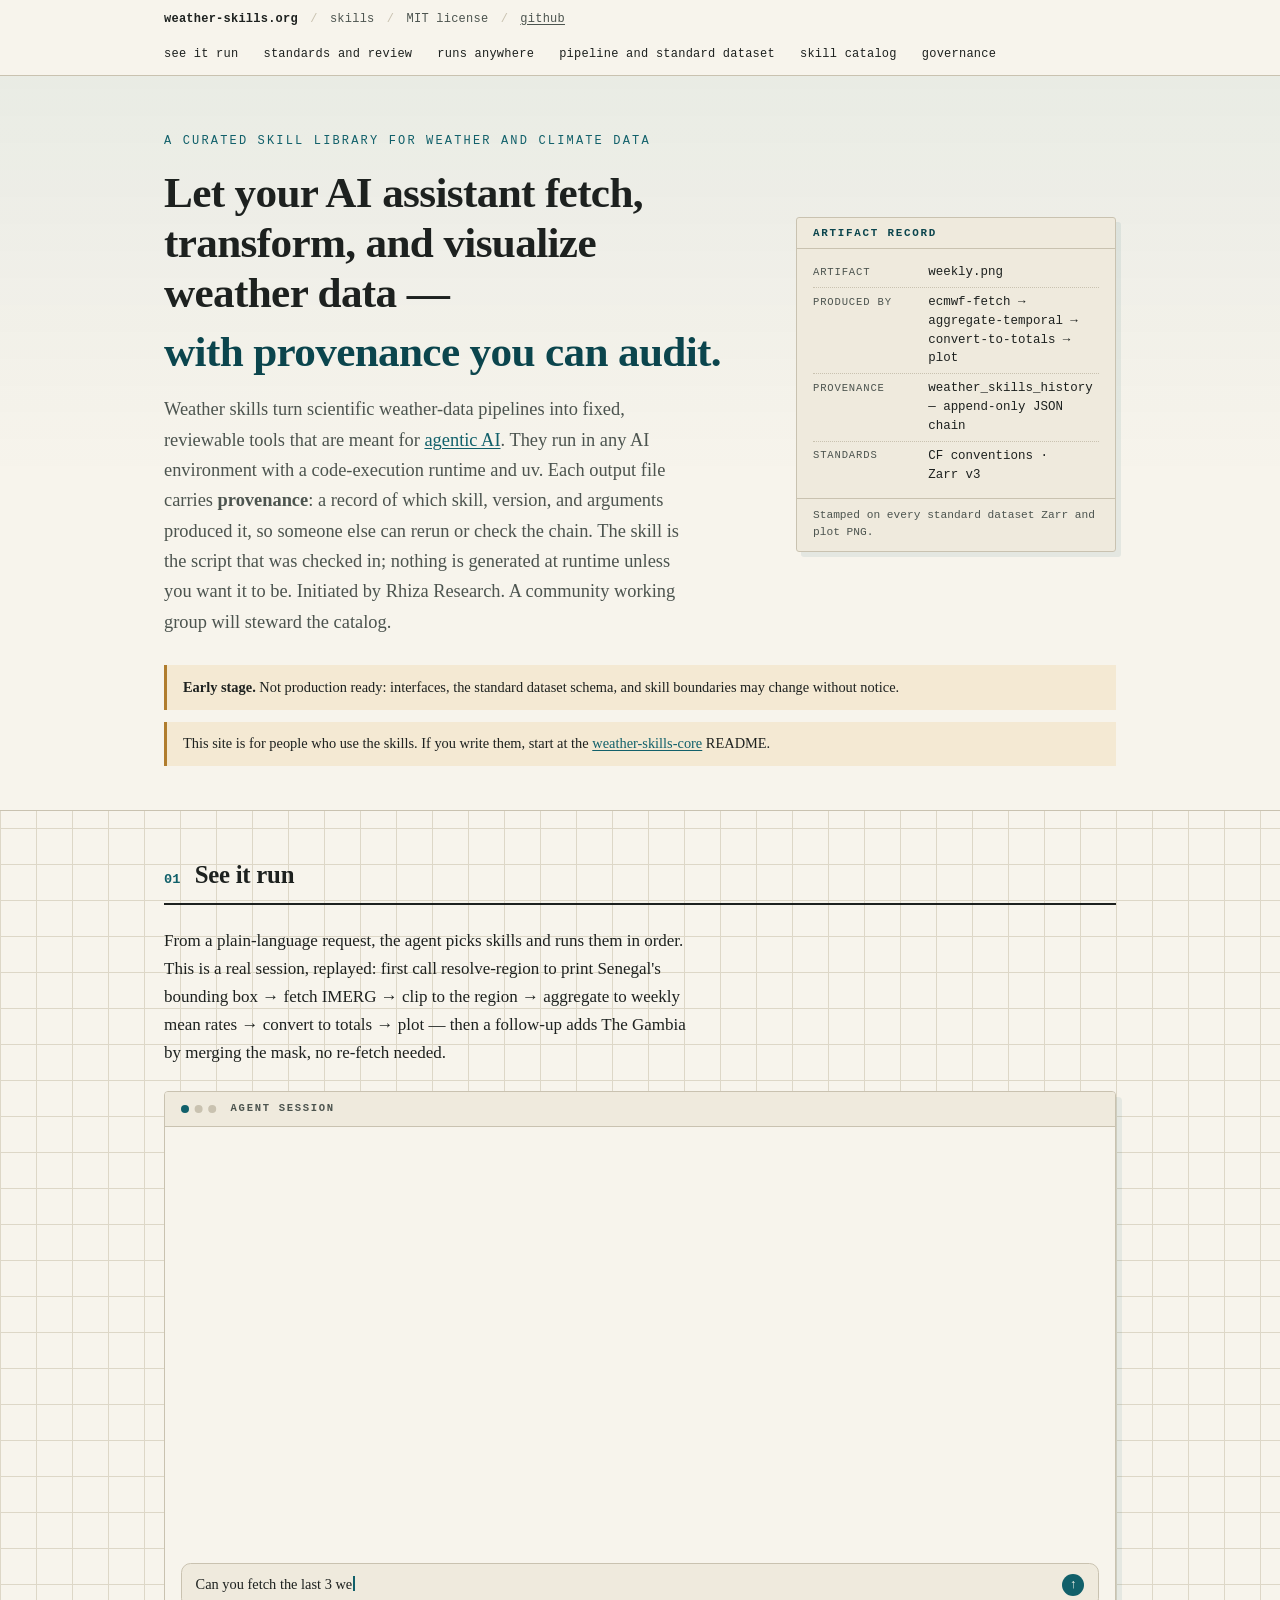
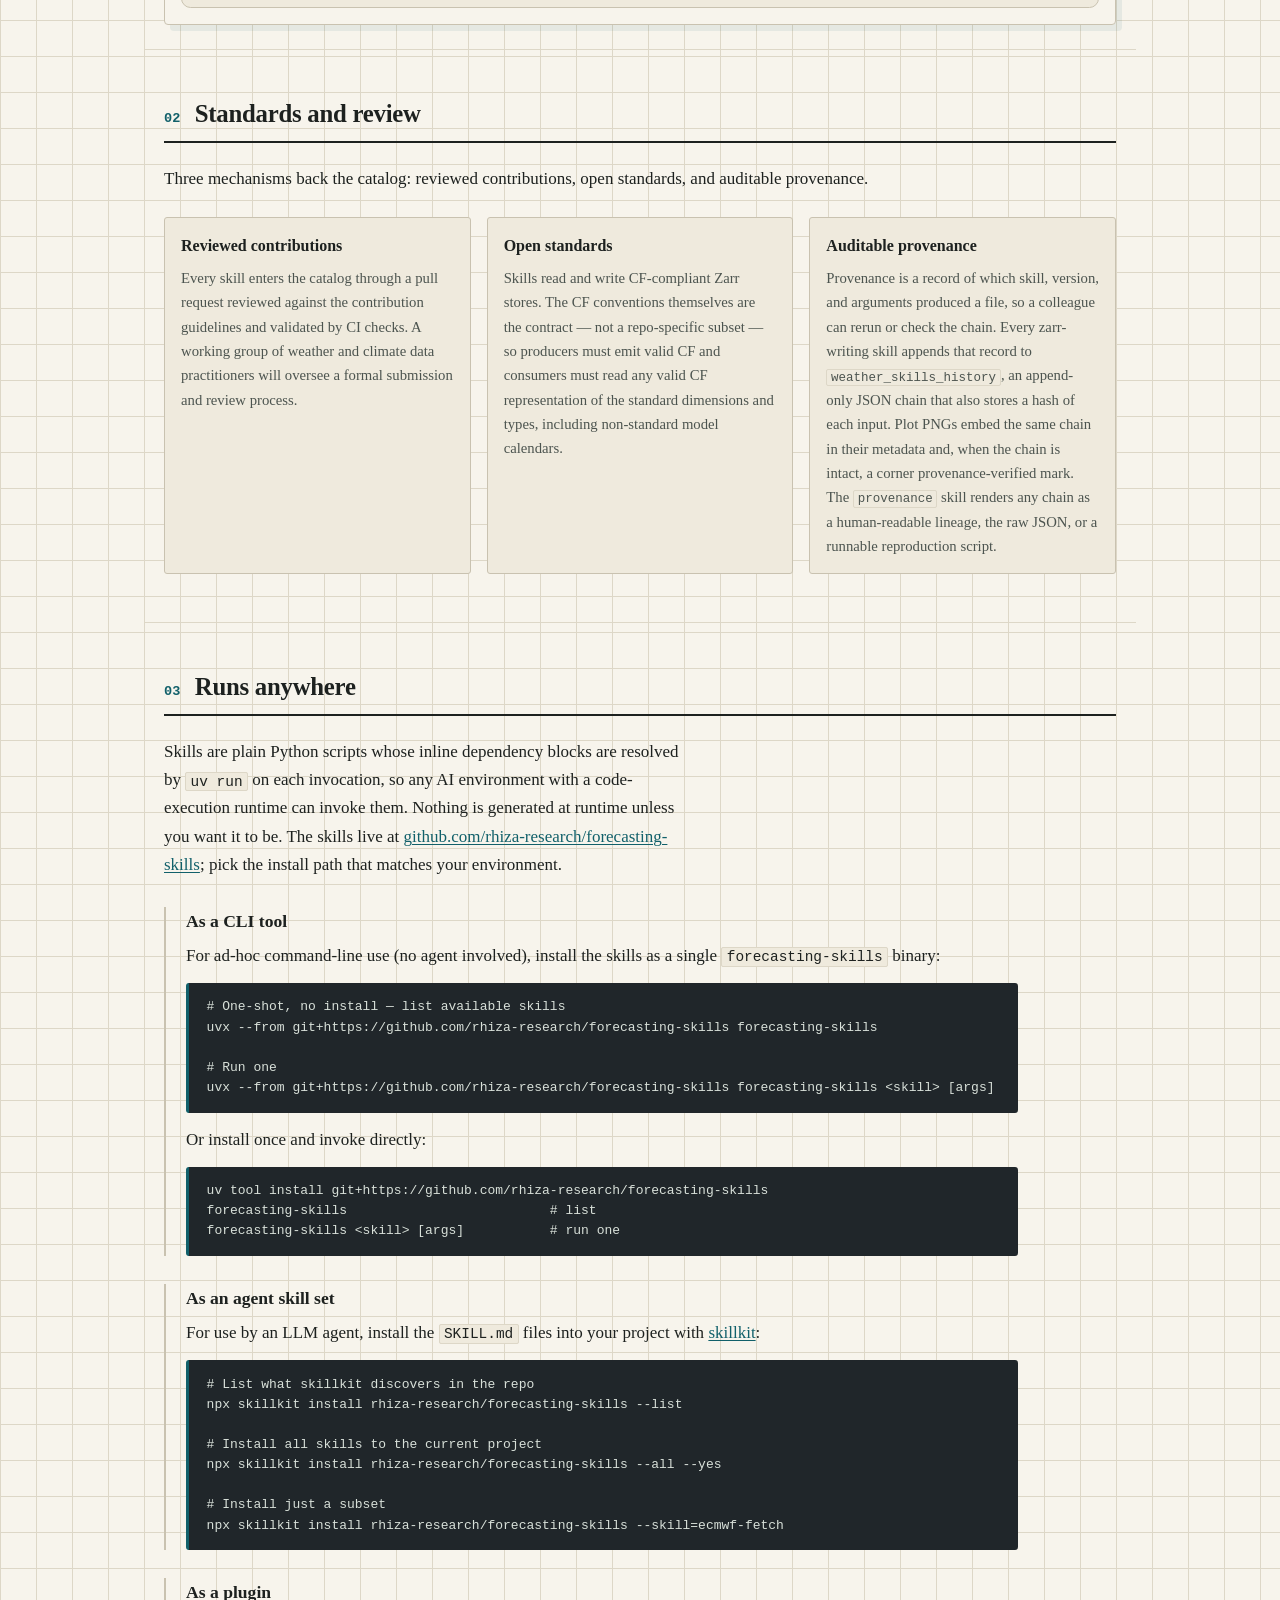
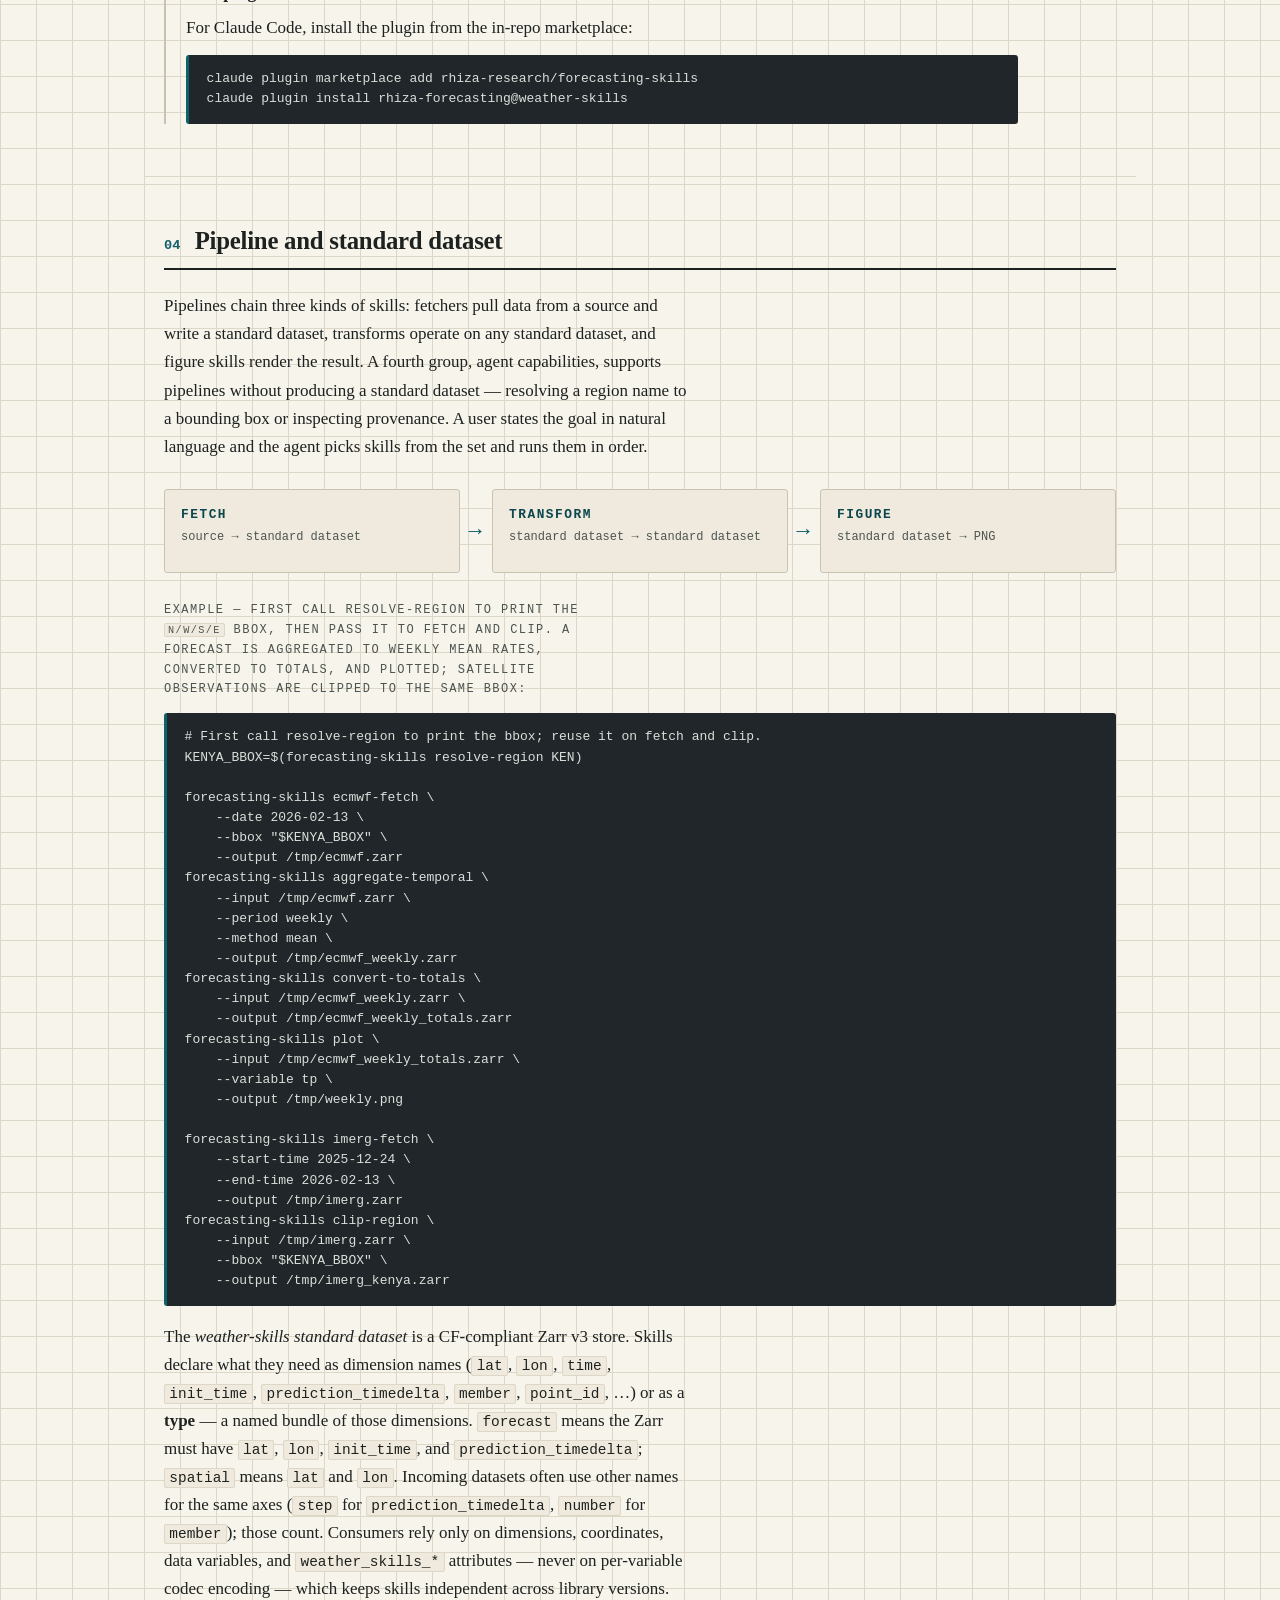
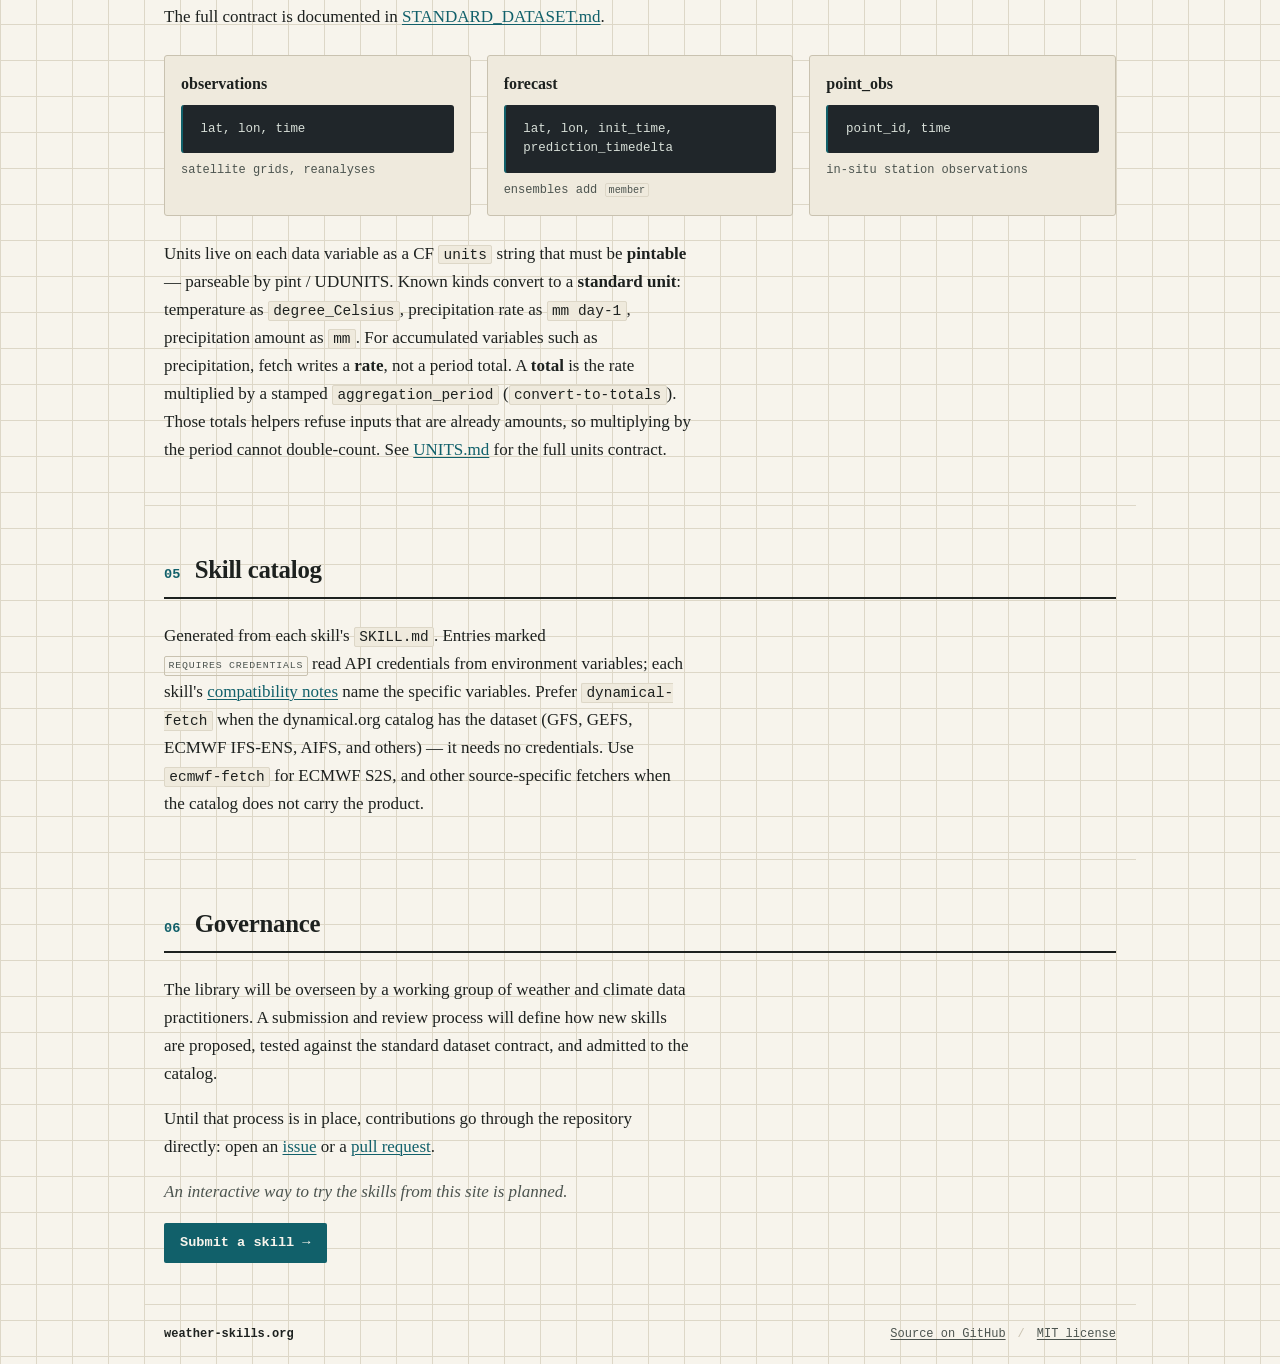
==== commit 3d868329: "Prefer dynamical-fetch for catalog datasets and point docs at the new authoring path. Expand ECMWF S" ====
--- a/site/index.html
+++ b/site/index.html
@@ -285,7 +285,7 @@
     coordinates, data variables, and <code>weather_skills_*</code> attributes
     — never on per-variable codec encoding — which keeps skills independent
     across library versions. The full contract is documented in
-    <a href="https://github.com/rhiza-research/weather-skills-core/blob/main/skills/weather-skill-authoring/references/STANDARD_DATASET.md">STANDARD_DATASET.md</a>.
+    <a href="https://github.com/rhiza-research/weather-skills-core/blob/main/docs/weather-skill-authoring/references/STANDARD_DATASET.md">STANDARD_DATASET.md</a>.
   </p>
   <div class="schema-pair">
     <div class="schema">
@@ -317,7 +317,7 @@
     (<code>convert-to-totals</code>). Those totals helpers refuse inputs that
     are already amounts, so multiplying by the period cannot double-count.
     See
-    <a href="https://github.com/rhiza-research/weather-skills-core/blob/main/skills/weather-skill-authoring/references/UNITS.md">UNITS.md</a>
+    <a href="https://github.com/rhiza-research/weather-skills-core/blob/main/docs/weather-skill-authoring/references/UNITS.md">UNITS.md</a>
     for the full units contract.
   </p>
 </section>
@@ -333,6 +333,10 @@
     environment variables; each skill's
     <a href="https://github.com/rhiza-research/forecasting-skills/tree/main/skills">compatibility notes</a>
     name the specific variables.
+    Prefer <code>dynamical-fetch</code> when the dynamical.org catalog has the
+    dataset (GFS, GEFS, ECMWF IFS-ENS, AIFS, and others) — it needs no
+    credentials. Use <code>ecmwf-fetch</code> for ECMWF S2S, and other
+    source-specific fetchers when the catalog does not carry the product.
   </p>
 
   <!-- gen:catalog -->
